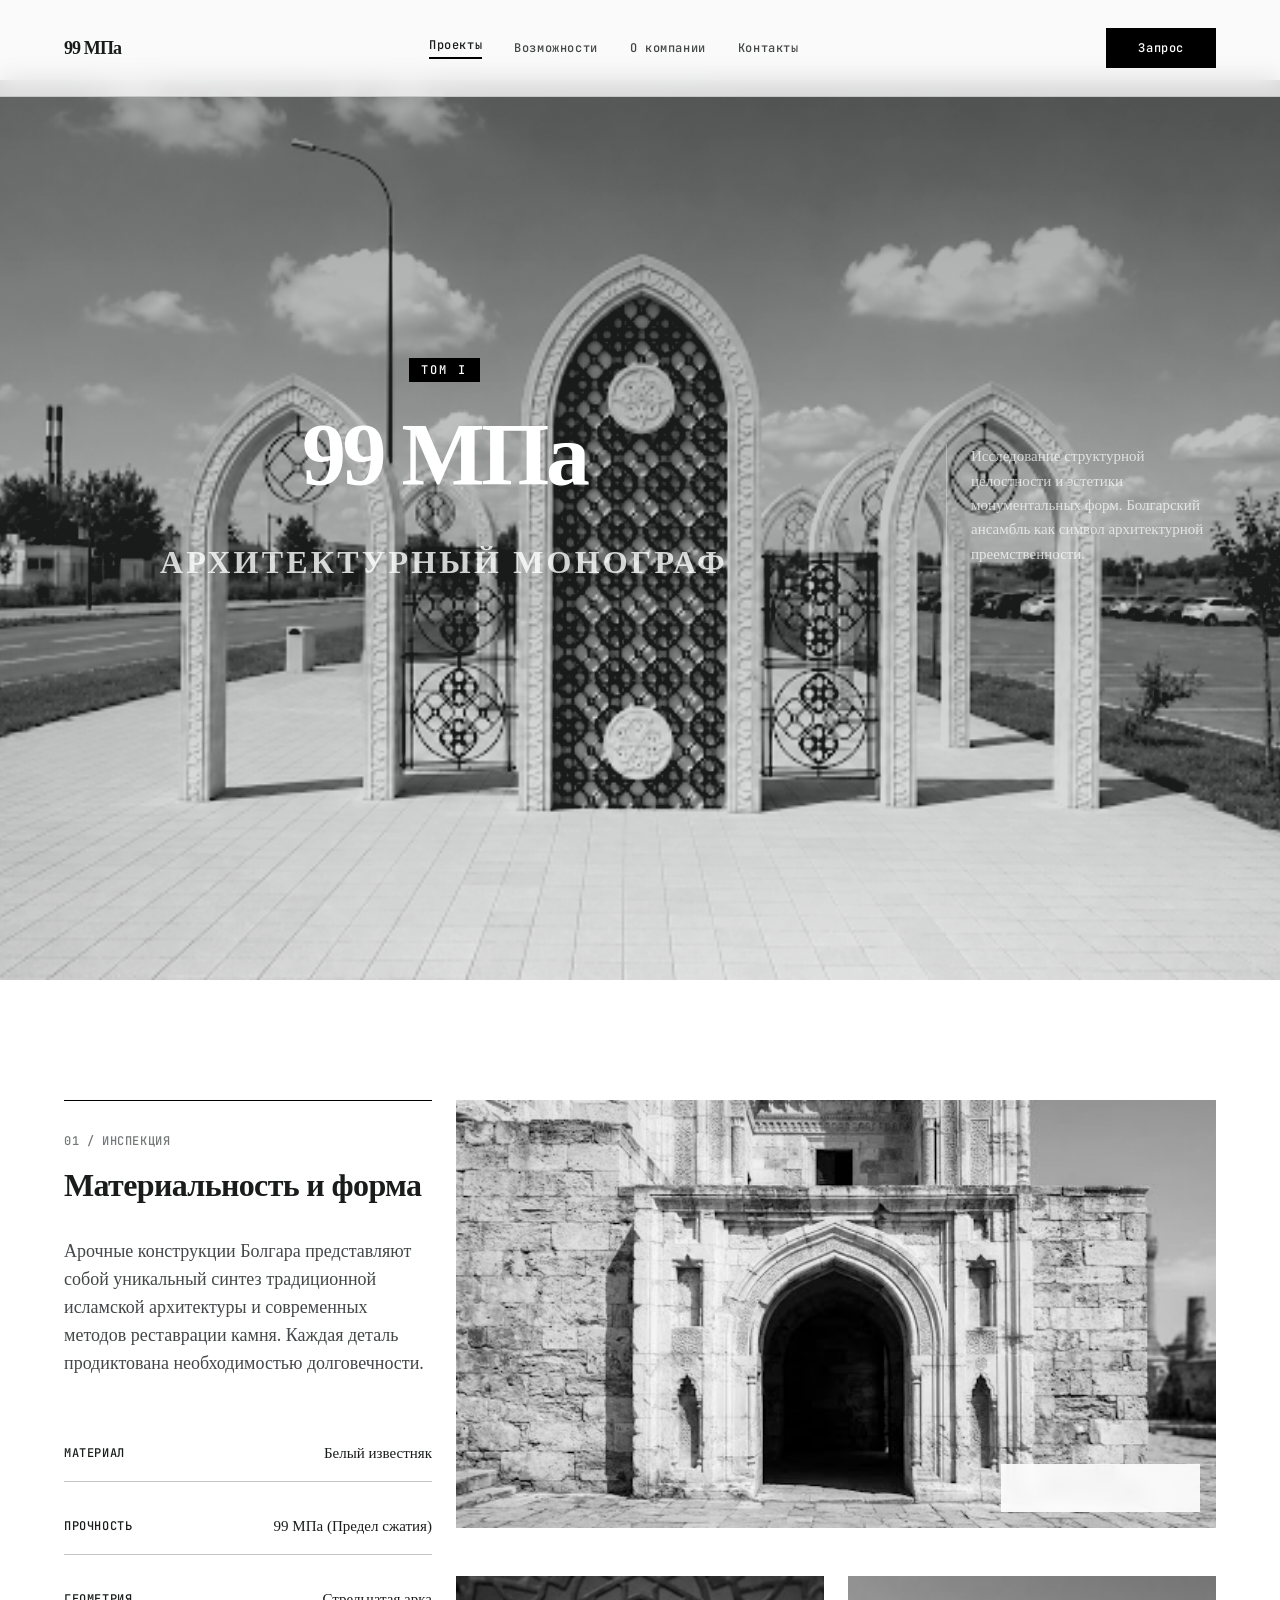
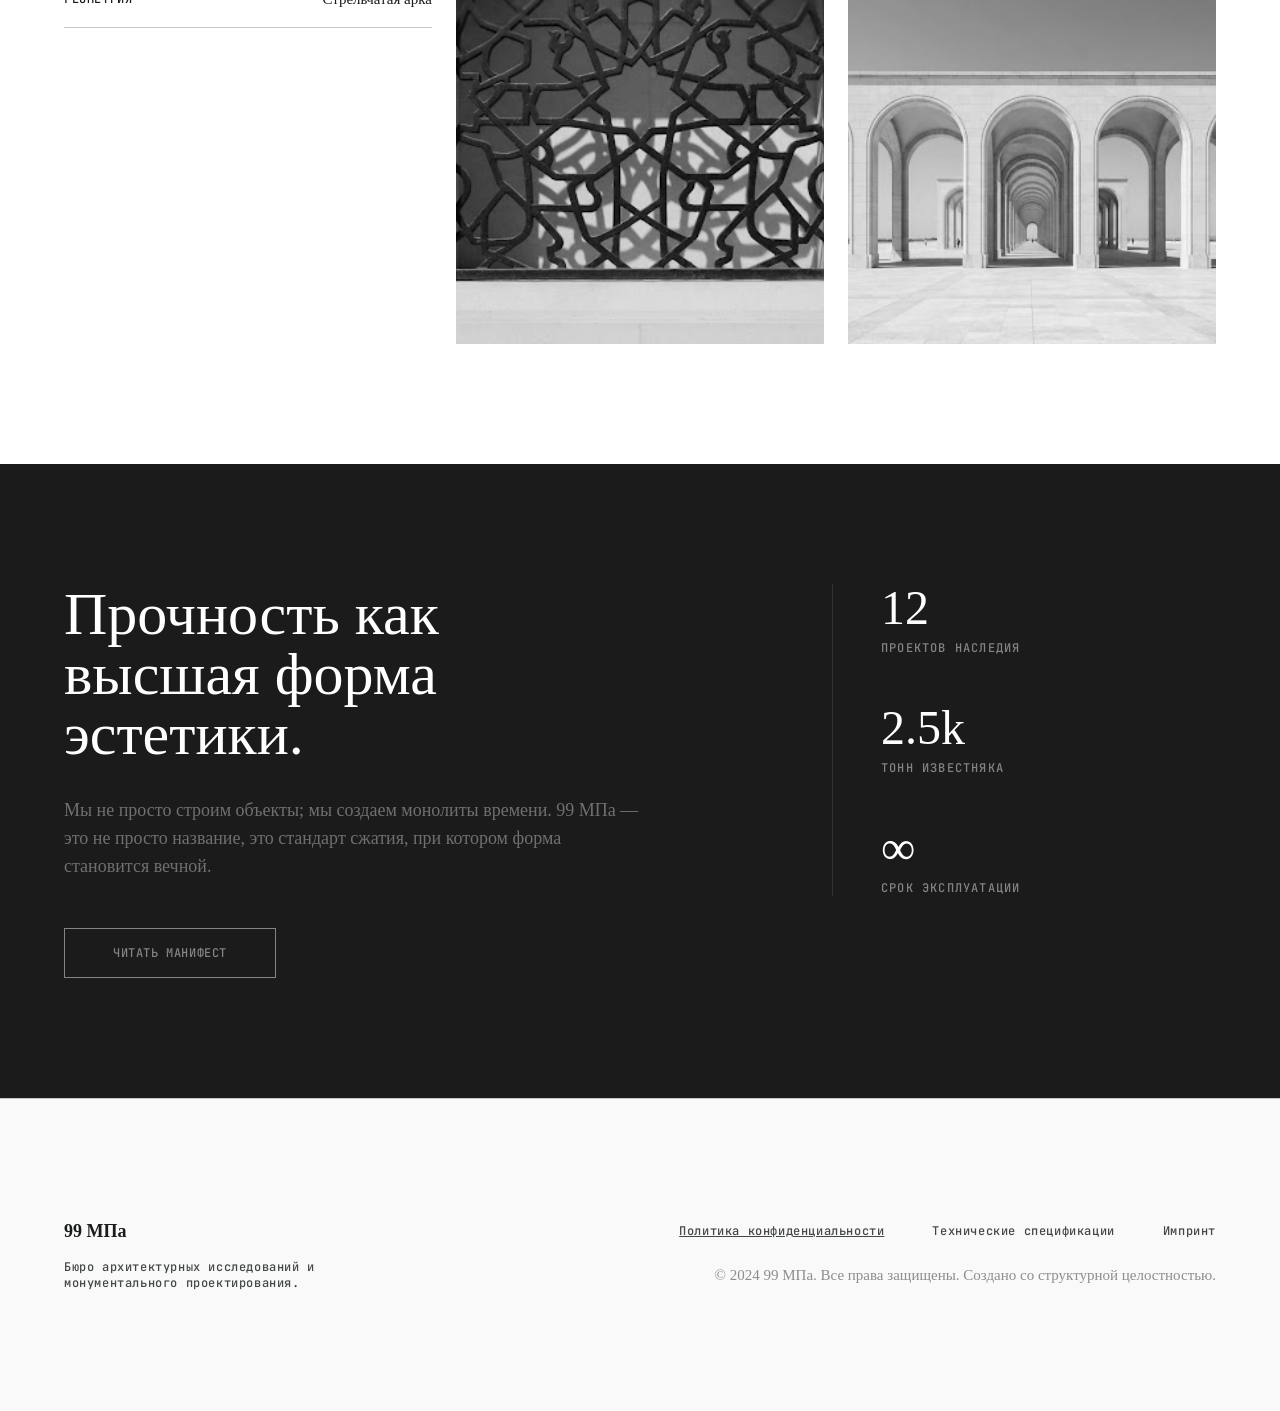
==== index.html @ 5e4906f8 "Add self-contained 99 MPa presentation site Vendored from the Stitch/Figma design into a fully auton" ====
<!DOCTYPE html><html class="light" lang="ru"><head>
<meta charset="utf-8">
<meta content="width=device-width, initial-scale=1.0" name="viewport">
<title>99 МПа | АРХИТЕКТУРНЫЙ МОНОГРАФ</title>
<style>
        .material-symbols-outlined {
            font-variation-settings: 'FILL' 0, 'wght' 400, 'GRAD' 0, 'opsz' 24;
        }
        .grid-layout {
            display: grid;
            grid-template-columns: repeat(12, 1fr);
            gap: 24px;
        }
        .reveal-up {
            animation: revealUp 1.2s cubic-bezier(0.16, 1, 0.3, 1) forwards;
        }
        @keyframes revealUp {
            from { opacity: 0; transform: translateY(40px); }
            to { opacity: 1; transform: translateY(0); }
        }
        .image-overlay {
            background: linear-gradient(to bottom, rgba(25, 28, 28, 0.4), rgba(25, 28, 28, 0.1));
        }
        body {
            background-color: #f9f9f9;
            color: #1a1c1c;
            -webkit-font-smoothing: antialiased;
        }
    </style>
<link rel="stylesheet" href="assets/css/fonts.css">
<link rel="stylesheet" href="assets/css/styles.css">
</head>
<body class="flex flex-col min-h-screen">
<!-- TopNavBar -->
<header class="fixed top-0 z-50 w-full bg-background/80 backdrop-blur-md border-b border-outline-variant transition-all duration-300">
<nav class="flex justify-between items-center w-full px-margin-page py-unit h-20 max-w-full mx-auto">
<div class="font-headline-md text-headline-md tracking-tighter text-on-background">99 МПа</div>
<div class="hidden md:flex items-center space-x-8">
<a class="font-label-mono text-label-mono text-on-background border-b-2 border-primary pb-1 hover:text-primary transition-colors duration-300" href="projects.html">Проекты</a>
<a class="font-label-mono text-label-mono text-on-surface-variant hover:text-primary transition-colors duration-300" href="capabilities.html">Возможности</a>
<a class="font-label-mono text-label-mono text-on-surface-variant hover:text-primary transition-colors duration-300" href="approach.html">О компании</a>
<a class="font-label-mono text-label-mono text-on-surface-variant hover:text-primary transition-colors duration-300" href="mailto:hameevartur@mail.ru">Контакты</a>
</div>
<button class="bg-primary text-on-primary font-label-mono text-label-mono px-8 py-3 hover:opacity-80 transition-opacity">
                Запрос
            </button>
</nav>
</header>
<main class="flex-grow pt-20">
<!-- Hero Section: Monochrome Monograph Cover -->
<section class="relative w-full h-[100vh] flex overflow-hidden items-center justify-center">
<!-- Fullscreen Image with Desaturated Filter -->
<div class="absolute inset-0 z-0 reveal-up" style="opacity: 0;">
<div class="w-full h-full grayscale contrast-125 opacity-90 transition-transform duration-[10000ms] hover:scale-110 contrast-150" style="background-image: url(&quot;assets/img/2c0f3d98281b.png&quot;); background-size: cover; background-position: center center;">
</div>
<div class="absolute inset-0 image-overlay"></div>
</div>
<!-- Content Overlay -->
<div class="relative z-10 w-full px-margin-page pb-safe-area reveal-up" style="opacity: 0;">
<div class="grid-layout max-w-full">
<div class="col-span-12 md:col-span-8 flex flex-col gap-4 reveal-up items-center text-center">
<span class="font-label-mono text-label-mono text-on-primary bg-primary px-3 py-1 mb-4 uppercase tracking-[0.2em]">Том I</span>
<h1 class="font-display-xl text-display-xl text-on-primary mix-blend-difference leading-none mb-4 scale-110 mb-8">99 МПа</h1>
<h2 class="font-headline-lg text-headline-lg text-on-primary mix-blend-difference opacity-80 uppercase tracking-widest">Архитектурный монограф</h2>
</div>
<div class="hidden md:flex col-start-10 col-span-3 items-end pb-4 reveal-up" style="animation-delay: 0.2s;">
<p class="font-body-md text-body-md text-on-primary/70 leading-relaxed border-l border-on-primary/30 pl-6">
                            Исследование структурной целостности и эстетики монументальных форм. Болгарский ансамбль как символ архитектурной преемственности.
                        </p>
</div>
</div>
</div>
</section>
<!-- Technical Specification Section (Architectural Grid) -->
<section class="w-full px-margin-page py-safe-area bg-white">
<div class="grid-layout reveal-up" style="opacity: 0;">
<div class="col-span-12 md:col-span-4 border-t border-primary pt-8">
<span class="font-label-mono text-label-mono text-outline mb-4 block">01 / ИНСПЕКЦИЯ</span>
<h3 class="font-headline-lg text-headline-lg mb-8">Материальность и форма</h3>
<p class="font-body-lg text-body-lg text-on-surface-variant mb-12">
                        Арочные конструкции Болгара представляют собой уникальный синтез традиционной исламской архитектуры и современных методов реставрации камня. Каждая деталь продиктована необходимостью долговечности.
                    </p>
<div class="space-y-4">
<div class="flex justify-between items-center py-4 border-b border-outline-variant">
<span class="font-label-mono text-label-mono uppercase">Материал</span>
<span class="font-body-md text-body-md">Белый известняк</span>
</div>
<div class="flex justify-between items-center py-4 border-b border-outline-variant">
<span class="font-label-mono text-label-mono uppercase">Прочность</span>
<span class="font-body-md text-body-md">99 МПа (Предел сжатия)</span>
</div>
<div class="flex justify-between items-center py-4 border-b border-outline-variant">
<span class="font-label-mono text-label-mono uppercase">Геометрия</span>
<span class="font-body-md text-body-md">Стрельчатая арка</span>
</div>
</div>
</div>
<div class="col-span-12 md:col-span-8 flex flex-col gap-12">
<div class="aspect-[16/9] bg-surface-container relative overflow-hidden group">
<img class="w-full h-full object-cover grayscale transition-transform duration-700 group-hover:scale-105" data-alt="A high-contrast architectural photograph of a single white stone arch from the Bulgar site. The lighting is harsh, creating deep black shadows that emphasize the intricate geometric carvings and the structural rhythm of the stone. The overall mood is cold, precise, and monumental, capturing the essence of structural minimalism in a bright daylight setting." src="assets/img/613a941719d7.jpg">
<div class="absolute bottom-4 right-4 bg-white/90 backdrop-blur p-4">
<p class="font-label-mono text-label-mono">FIG. 24 / ДЕТАЛЬ СВОДА</p>
</div>
</div>
<div class="grid grid-cols-2 gap-gutter">
<div class="aspect-square bg-surface-container overflow-hidden group">
<img class="w-full h-full object-cover grayscale brightness-90 transition-transform duration-700 group-hover:scale-110" data-alt="A close-up technical shot of architectural lattice work in black iron set against a white stone frame. The pattern is complex and geometric, following traditional ornamental motifs. The lighting is direct, casting a sharp shadow of the lattice onto the ground, highlighting the contrast between the dark metal and the light stone. The aesthetic is strictly architectural and minimalist." src="assets/img/2256cd707163.jpg">
</div>
<div class="aspect-square bg-surface-container overflow-hidden group">
<img class="w-full h-full object-cover grayscale transition-transform duration-700 group-hover:scale-110" data-alt="An expansive wide shot of multiple stone arches arranged in a rhythmic sequence across a flat, light-colored stone plaza. The sky above is a clear, cloudless blue, contrasting with the stark white of the stone structures. The composition is perfectly symmetrical, emphasizing architectural permanence and engineering precision. Light mode aesthetic with sharp outlines." src="assets/img/755a4faee2ca.jpg">
</div>
</div>
</div>
</div>
</section>
<!-- Stats / Philosophy Section -->
<section class="w-full bg-primary-container text-on-primary-container py-safe-area px-margin-page">
<div class="max-w-7xl mx-auto flex flex-col md:flex-row justify-between items-start gap-16 reveal-up" style="opacity: 0;">
<div class="w-full md:w-1/2">
<h2 class="font-display-xl text-4xl md:text-6xl mb-8 leading-tight text-white">Прочность как высшая форма эстетики.</h2>
<p class="font-body-lg text-body-lg text-on-primary-container/80 mb-12">
                        Мы не просто строим объекты; мы создаем монолиты времени. 99 МПа — это не просто название, это стандарт сжатия, при котором форма становится вечной.
                    </p>
<button class="border border-on-primary-container text-on-primary-container font-label-mono text-label-mono px-12 py-4 hover:bg-white hover:text-black transition-all duration-300">
                        ЧИТАТЬ МАНИФЕСТ
                    </button>
</div>
<div class="w-full md:w-1/3 grid grid-cols-1 gap-12 border-l border-on-primary-container/20 pl-12">
<div>
<div class="font-display-xl text-5xl mb-2 text-white">12</div>
<div class="font-label-mono text-label-mono uppercase tracking-widest">Проектов наследия</div>
</div>
<div>
<div class="font-display-xl text-5xl mb-2 text-white">2.5k</div>
<div class="font-label-mono text-label-mono uppercase tracking-widest">Тонн известняка</div>
</div>
<div>
<div class="font-display-xl text-5xl mb-2 text-white">∞</div>
<div class="font-label-mono text-label-mono uppercase tracking-widest">Срок эксплуатации</div>
</div>
</div>
</div>
</section>
</main>
<!-- Footer -->
<footer class="w-full bg-background border-t border-outline-variant">
<div class="flex flex-col md:flex-row justify-between items-center w-full px-margin-page py-safe-area mt-auto">
<div class="flex flex-col gap-4 mb-8 md:mb-0">
<div class="font-headline-md text-headline-md text-on-background">99 МПа</div>
<p class="font-label-mono text-label-mono text-on-surface-variant max-w-xs">
                    Бюро архитектурных исследований и монументального проектирования.
                </p>
</div>
<div class="flex flex-col items-center md:items-end gap-6">
<div class="flex gap-12">
<a class="font-label-mono text-label-mono text-on-surface-variant hover:text-on-background transition-colors underline decoration-1" href="#">Политика конфиденциальности</a>
<a class="font-label-mono text-label-mono text-on-surface-variant hover:text-on-background transition-colors" href="#">Технические спецификации</a>
<a class="font-label-mono text-label-mono text-on-surface-variant hover:text-on-background transition-colors" href="#">Импринт</a>
</div>
<div class="font-body-md text-body-md text-on-surface-variant opacity-60">
                    © 2024 99 МПа. Все права защищены. Создано со структурной целостностью.
                </div>
</div>
</div>
</footer>
<script>
        // Micro-interaction for the navigation background on scroll
        window.addEventListener('scroll', () => {
            const header = document.querySelector('header');
            if (window.scrollY > 50) {
                header.classList.add('py-2', 'shadow-sm');
                header.classList.remove('py-unit');
            } else {
                header.classList.remove('py-2', 'shadow-sm');
                header.classList.add('py-unit');
            }
        });

        // Simple intersection observer for reveal animations
        const observerOptions = {
            threshold: 0.1
        };

        const observer = new IntersectionObserver((entries) => {
            entries.forEach(entry => {
                if (entry.isIntersecting) {
                    entry.target.classList.add('reveal-up');
                    observer.unobserve(entry.target);
                }
            });
        }, observerOptions);

        document.querySelectorAll('section > div').forEach(el => {
            el.style.opacity = '0';
            observer.observe(el);
        });
    </script>


</body></html>
---- assets/css/fonts.css ----
/* cyrillic-ext */
@font-face {
  font-family: 'Hanken Grotesk';
  font-style: normal;
  font-weight: 400;
  font-display: swap;
  src: url(../fonts/text-765ecdcdf6.woff2) format('woff2');
  unicode-range: U+0460-052F, U+1C80-1C8A, U+20B4, U+2DE0-2DFF, U+A640-A69F, U+FE2E-FE2F;
}
/* vietnamese */
@font-face {
  font-family: 'Hanken Grotesk';
  font-style: normal;
  font-weight: 400;
  font-display: swap;
  src: url(../fonts/text-d4ca947ee6.woff2) format('woff2');
  unicode-range: U+0102-0103, U+0110-0111, U+0128-0129, U+0168-0169, U+01A0-01A1, U+01AF-01B0, U+0300-0301, U+0303-0304, U+0308-0309, U+0323, U+0329, U+1EA0-1EF9, U+20AB;
}
/* latin-ext */
@font-face {
  font-family: 'Hanken Grotesk';
  font-style: normal;
  font-weight: 400;
  font-display: swap;
  src: url(../fonts/text-325f4213af.woff2) format('woff2');
  unicode-range: U+0100-02BA, U+02BD-02C5, U+02C7-02CC, U+02CE-02D7, U+02DD-02FF, U+0304, U+0308, U+0329, U+1D00-1DBF, U+1E00-1E9F, U+1EF2-1EFF, U+2020, U+20A0-20AB, U+20AD-20C0, U+2113, U+2C60-2C7F, U+A720-A7FF;
}
/* latin */
@font-face {
  font-family: 'Hanken Grotesk';
  font-style: normal;
  font-weight: 400;
  font-display: swap;
  src: url(../fonts/text-e9265aa2bb.woff2) format('woff2');
  unicode-range: U+0000-00FF, U+0131, U+0152-0153, U+02BB-02BC, U+02C6, U+02DA, U+02DC, U+0304, U+0308, U+0329, U+2000-206F, U+20AC, U+2122, U+2191, U+2193, U+2212, U+2215, U+FEFF, U+FFFD;
}
/* cyrillic-ext */
@font-face {
  font-family: 'Hanken Grotesk';
  font-style: normal;
  font-weight: 700;
  font-display: swap;
  src: url(../fonts/text-765ecdcdf6.woff2) format('woff2');
  unicode-range: U+0460-052F, U+1C80-1C8A, U+20B4, U+2DE0-2DFF, U+A640-A69F, U+FE2E-FE2F;
}
/* vietnamese */
@font-face {
  font-family: 'Hanken Grotesk';
  font-style: normal;
  font-weight: 700;
  font-display: swap;
  src: url(../fonts/text-d4ca947ee6.woff2) format('woff2');
  unicode-range: U+0102-0103, U+0110-0111, U+0128-0129, U+0168-0169, U+01A0-01A1, U+01AF-01B0, U+0300-0301, U+0303-0304, U+0308-0309, U+0323, U+0329, U+1EA0-1EF9, U+20AB;
}
/* latin-ext */
@font-face {
  font-family: 'Hanken Grotesk';
  font-style: normal;
  font-weight: 700;
  font-display: swap;
  src: url(../fonts/text-325f4213af.woff2) format('woff2');
  unicode-range: U+0100-02BA, U+02BD-02C5, U+02C7-02CC, U+02CE-02D7, U+02DD-02FF, U+0304, U+0308, U+0329, U+1D00-1DBF, U+1E00-1E9F, U+1EF2-1EFF, U+2020, U+20A0-20AB, U+20AD-20C0, U+2113, U+2C60-2C7F, U+A720-A7FF;
}
/* latin */
@font-face {
  font-family: 'Hanken Grotesk';
  font-style: normal;
  font-weight: 700;
  font-display: swap;
  src: url(../fonts/text-e9265aa2bb.woff2) format('woff2');
  unicode-range: U+0000-00FF, U+0131, U+0152-0153, U+02BB-02BC, U+02C6, U+02DA, U+02DC, U+0304, U+0308, U+0329, U+2000-206F, U+20AC, U+2122, U+2191, U+2193, U+2212, U+2215, U+FEFF, U+FFFD;
}
/* cyrillic-ext */
@font-face {
  font-family: 'Hanken Grotesk';
  font-style: normal;
  font-weight: 800;
  font-display: swap;
  src: url(../fonts/text-765ecdcdf6.woff2) format('woff2');
  unicode-range: U+0460-052F, U+1C80-1C8A, U+20B4, U+2DE0-2DFF, U+A640-A69F, U+FE2E-FE2F;
}
/* vietnamese */
@font-face {
  font-family: 'Hanken Grotesk';
  font-style: normal;
  font-weight: 800;
  font-display: swap;
  src: url(../fonts/text-d4ca947ee6.woff2) format('woff2');
  unicode-range: U+0102-0103, U+0110-0111, U+0128-0129, U+0168-0169, U+01A0-01A1, U+01AF-01B0, U+0300-0301, U+0303-0304, U+0308-0309, U+0323, U+0329, U+1EA0-1EF9, U+20AB;
}
/* latin-ext */
@font-face {
  font-family: 'Hanken Grotesk';
  font-style: normal;
  font-weight: 800;
  font-display: swap;
  src: url(../fonts/text-325f4213af.woff2) format('woff2');
  unicode-range: U+0100-02BA, U+02BD-02C5, U+02C7-02CC, U+02CE-02D7, U+02DD-02FF, U+0304, U+0308, U+0329, U+1D00-1DBF, U+1E00-1E9F, U+1EF2-1EFF, U+2020, U+20A0-20AB, U+20AD-20C0, U+2113, U+2C60-2C7F, U+A720-A7FF;
}
/* latin */
@font-face {
  font-family: 'Hanken Grotesk';
  font-style: normal;
  font-weight: 800;
  font-display: swap;
  src: url(../fonts/text-e9265aa2bb.woff2) format('woff2');
  unicode-range: U+0000-00FF, U+0131, U+0152-0153, U+02BB-02BC, U+02C6, U+02DA, U+02DC, U+0304, U+0308, U+0329, U+2000-206F, U+20AC, U+2122, U+2191, U+2193, U+2212, U+2215, U+FEFF, U+FFFD;
}
/* cyrillic-ext */
@font-face {
  font-family: 'JetBrains Mono';
  font-style: normal;
  font-weight: 500;
  font-display: swap;
  src: url(../fonts/text-78beab2465.woff2) format('woff2');
  unicode-range: U+0460-052F, U+1C80-1C8A, U+20B4, U+2DE0-2DFF, U+A640-A69F, U+FE2E-FE2F;
}
/* cyrillic */
@font-face {
  font-family: 'JetBrains Mono';
  font-style: normal;
  font-weight: 500;
  font-display: swap;
  src: url(../fonts/text-e3f11026d4.woff2) format('woff2');
  unicode-range: U+0301, U+0400-045F, U+0490-0491, U+04B0-04B1, U+2116;
}
/* greek */
@font-face {
  font-family: 'JetBrains Mono';
  font-style: normal;
  font-weight: 500;
  font-display: swap;
  src: url(../fonts/text-35d0cef5ed.woff2) format('woff2');
  unicode-range: U+0370-0377, U+037A-037F, U+0384-038A, U+038C, U+038E-03A1, U+03A3-03FF;
}
/* vietnamese */
@font-face {
  font-family: 'JetBrains Mono';
  font-style: normal;
  font-weight: 500;
  font-display: swap;
  src: url(../fonts/text-298a5a911e.woff2) format('woff2');
  unicode-range: U+0102-0103, U+0110-0111, U+0128-0129, U+0168-0169, U+01A0-01A1, U+01AF-01B0, U+0300-0301, U+0303-0304, U+0308-0309, U+0323, U+0329, U+1EA0-1EF9, U+20AB;
}
/* latin-ext */
@font-face {
  font-family: 'JetBrains Mono';
  font-style: normal;
  font-weight: 500;
  font-display: swap;
  src: url(../fonts/text-dba686dd63.woff2) format('woff2');
  unicode-range: U+0100-02BA, U+02BD-02C5, U+02C7-02CC, U+02CE-02D7, U+02DD-02FF, U+0304, U+0308, U+0329, U+1D00-1DBF, U+1E00-1E9F, U+1EF2-1EFF, U+2020, U+20A0-20AB, U+20AD-20C0, U+2113, U+2C60-2C7F, U+A720-A7FF;
}
/* latin */
@font-face {
  font-family: 'JetBrains Mono';
  font-style: normal;
  font-weight: 500;
  font-display: swap;
  src: url(../fonts/text-1e0343870f.woff2) format('woff2');
  unicode-range: U+0000-00FF, U+0131, U+0152-0153, U+02BB-02BC, U+02C6, U+02DA, U+02DC, U+0304, U+0308, U+0329, U+2000-206F, U+20AC, U+2122, U+2191, U+2193, U+2212, U+2215, U+FEFF, U+FFFD;
}

/* fallback */
@font-face {
  font-family: 'Material Symbols Outlined';
  font-style: normal;
  font-weight: 100 700;
  font-display: swap;
  src: url(../fonts/sym-77bf56d2e7.woff2) format('woff2');
}

.material-symbols-outlined {
  font-family: 'Material Symbols Outlined';
  font-weight: normal;
  font-style: normal;
  font-size: 24px;
  line-height: 1;
  letter-spacing: normal;
  text-transform: none;
  display: inline-block;
  white-space: nowrap;
  word-wrap: normal;
  direction: ltr;
  -webkit-font-feature-settings: 'liga';
  -webkit-font-smoothing: antialiased;
}
---- assets/css/styles.css ----
*,:after,:before{--tw-border-spacing-x:0;--tw-border-spacing-y:0;--tw-translate-x:0;--tw-translate-y:0;--tw-rotate:0;--tw-skew-x:0;--tw-skew-y:0;--tw-scale-x:1;--tw-scale-y:1;--tw-pan-x: ;--tw-pan-y: ;--tw-pinch-zoom: ;--tw-scroll-snap-strictness:proximity;--tw-gradient-from-position: ;--tw-gradient-via-position: ;--tw-gradient-to-position: ;--tw-ordinal: ;--tw-slashed-zero: ;--tw-numeric-figure: ;--tw-numeric-spacing: ;--tw-numeric-fraction: ;--tw-ring-inset: ;--tw-ring-offset-width:0px;--tw-ring-offset-color:#fff;--tw-ring-color:rgba(59,130,246,.5);--tw-ring-offset-shadow:0 0 #0000;--tw-ring-shadow:0 0 #0000;--tw-shadow:0 0 #0000;--tw-shadow-colored:0 0 #0000;--tw-blur: ;--tw-brightness: ;--tw-contrast: ;--tw-grayscale: ;--tw-hue-rotate: ;--tw-invert: ;--tw-saturate: ;--tw-sepia: ;--tw-drop-shadow: ;--tw-backdrop-blur: ;--tw-backdrop-brightness: ;--tw-backdrop-contrast: ;--tw-backdrop-grayscale: ;--tw-backdrop-hue-rotate: ;--tw-backdrop-invert: ;--tw-backdrop-opacity: ;--tw-backdrop-saturate: ;--tw-backdrop-sepia: ;--tw-contain-size: ;--tw-contain-layout: ;--tw-contain-paint: ;--tw-contain-style: }::backdrop{--tw-border-spacing-x:0;--tw-border-spacing-y:0;--tw-translate-x:0;--tw-translate-y:0;--tw-rotate:0;--tw-skew-x:0;--tw-skew-y:0;--tw-scale-x:1;--tw-scale-y:1;--tw-pan-x: ;--tw-pan-y: ;--tw-pinch-zoom: ;--tw-scroll-snap-strictness:proximity;--tw-gradient-from-position: ;--tw-gradient-via-position: ;--tw-gradient-to-position: ;--tw-ordinal: ;--tw-slashed-zero: ;--tw-numeric-figure: ;--tw-numeric-spacing: ;--tw-numeric-fraction: ;--tw-ring-inset: ;--tw-ring-offset-width:0px;--tw-ring-offset-color:#fff;--tw-ring-color:rgba(59,130,246,.5);--tw-ring-offset-shadow:0 0 #0000;--tw-ring-shadow:0 0 #0000;--tw-shadow:0 0 #0000;--tw-shadow-colored:0 0 #0000;--tw-blur: ;--tw-brightness: ;--tw-contrast: ;--tw-grayscale: ;--tw-hue-rotate: ;--tw-invert: ;--tw-saturate: ;--tw-sepia: ;--tw-drop-shadow: ;--tw-backdrop-blur: ;--tw-backdrop-brightness: ;--tw-backdrop-contrast: ;--tw-backdrop-grayscale: ;--tw-backdrop-hue-rotate: ;--tw-backdrop-invert: ;--tw-backdrop-opacity: ;--tw-backdrop-saturate: ;--tw-backdrop-sepia: ;--tw-contain-size: ;--tw-contain-layout: ;--tw-contain-paint: ;--tw-contain-style: }/*! tailwindcss v3.4.19 | MIT License | https://tailwindcss.com*/*,:after,:before{box-sizing:border-box;border:0 solid #e5e7eb}:after,:before{--tw-content:""}:host,html{line-height:1.5;-webkit-text-size-adjust:100%;-moz-tab-size:4;-o-tab-size:4;tab-size:4;font-family:ui-sans-serif,system-ui,sans-serif,Apple Color Emoji,Segoe UI Emoji,Segoe UI Symbol,Noto Color Emoji;font-feature-settings:normal;font-variation-settings:normal;-webkit-tap-highlight-color:transparent}body{margin:0;line-height:inherit}hr{height:0;color:inherit;border-top-width:1px}abbr:where([title]){-webkit-text-decoration:underline dotted;text-decoration:underline dotted}h1,h2,h3,h4,h5,h6{font-size:inherit;font-weight:inherit}a{color:inherit;text-decoration:inherit}b,strong{font-weight:bolder}code,kbd,pre,samp{font-family:ui-monospace,SFMono-Regular,Menlo,Monaco,Consolas,Liberation Mono,Courier New,monospace;font-feature-settings:normal;font-variation-settings:normal;font-size:1em}small{font-size:80%}sub,sup{font-size:75%;line-height:0;position:relative;vertical-align:baseline}sub{bottom:-.25em}sup{top:-.5em}table{text-indent:0;border-color:inherit;border-collapse:collapse}button,input,optgroup,select,textarea{font-family:inherit;font-feature-settings:inherit;font-variation-settings:inherit;font-size:100%;font-weight:inherit;line-height:inherit;letter-spacing:inherit;color:inherit;margin:0;padding:0}button,select{text-transform:none}button,input:where([type=button]),input:where([type=reset]),input:where([type=submit]){-webkit-appearance:button;background-color:transparent;background-image:none}:-moz-focusring{outline:auto}:-moz-ui-invalid{box-shadow:none}progress{vertical-align:baseline}::-webkit-inner-spin-button,::-webkit-outer-spin-button{height:auto}[type=search]{-webkit-appearance:textfield;outline-offset:-2px}::-webkit-search-decoration{-webkit-appearance:none}::-webkit-file-upload-button{-webkit-appearance:button;font:inherit}summary{display:list-item}blockquote,dd,dl,figure,h1,h2,h3,h4,h5,h6,hr,p,pre{margin:0}fieldset{margin:0}fieldset,legend{padding:0}menu,ol,ul{list-style:none;margin:0;padding:0}dialog{padding:0}textarea{resize:vertical}input::-moz-placeholder,textarea::-moz-placeholder{opacity:1;color:#9ca3af}input::placeholder,textarea::placeholder{opacity:1;color:#9ca3af}[role=button],button{cursor:pointer}:disabled{cursor:default}audio,canvas,embed,iframe,img,object,svg,video{display:block;vertical-align:middle}img,video{max-width:100%;height:auto}[hidden]:where(:not([hidden=until-found])){display:none}input:where(:not([type])),input:where([type=date]),input:where([type=datetime-local]),input:where([type=email]),input:where([type=month]),input:where([type=number]),input:where([type=password]),input:where([type=search]),input:where([type=tel]),input:where([type=text]),input:where([type=time]),input:where([type=url]),input:where([type=week]),select,select:where([multiple]),textarea{-webkit-appearance:none;-moz-appearance:none;appearance:none;background-color:#fff;border-color:#6b7280;border-width:1px;border-radius:0;padding:.5rem .75rem;font-size:1rem;line-height:1.5rem;--tw-shadow:0 0 #0000}input:where(:not([type])):focus,input:where([type=date]):focus,input:where([type=datetime-local]):focus,input:where([type=email]):focus,input:where([type=month]):focus,input:where([type=number]):focus,input:where([type=password]):focus,input:where([type=search]):focus,input:where([type=tel]):focus,input:where([type=text]):focus,input:where([type=time]):focus,input:where([type=url]):focus,input:where([type=week]):focus,select:focus,select:where([multiple]):focus,textarea:focus{outline:2px solid transparent;outline-offset:2px;--tw-ring-inset:var(--tw-empty,/*!*/ /*!*/);--tw-ring-offset-width:0px;--tw-ring-offset-color:#fff;--tw-ring-color:#2563eb;--tw-ring-offset-shadow:var(--tw-ring-inset) 0 0 0 var(--tw-ring-offset-width) var(--tw-ring-offset-color);--tw-ring-shadow:var(--tw-ring-inset) 0 0 0 calc(1px + var(--tw-ring-offset-width)) var(--tw-ring-color);box-shadow:var(--tw-ring-offset-shadow),var(--tw-ring-shadow),var(--tw-shadow);border-color:#2563eb}input::-moz-placeholder,textarea::-moz-placeholder{color:#6b7280;opacity:1}input::placeholder,textarea::placeholder{color:#6b7280;opacity:1}::-webkit-datetime-edit-fields-wrapper{padding:0}::-webkit-date-and-time-value{min-height:1.5em;text-align:inherit}::-webkit-datetime-edit{display:inline-flex}::-webkit-datetime-edit,::-webkit-datetime-edit-day-field,::-webkit-datetime-edit-hour-field,::-webkit-datetime-edit-meridiem-field,::-webkit-datetime-edit-millisecond-field,::-webkit-datetime-edit-minute-field,::-webkit-datetime-edit-month-field,::-webkit-datetime-edit-second-field,::-webkit-datetime-edit-year-field{padding-top:0;padding-bottom:0}select{background-image:url("data:image/svg+xml;charset=utf-8,%3Csvg xmlns='http://www.w3.org/2000/svg' fill='none' viewBox='0 0 20 20'%3E%3Cpath stroke='%236b7280' stroke-linecap='round' stroke-linejoin='round' stroke-width='1.5' d='m6 8 4 4 4-4'/%3E%3C/svg%3E");background-position:right .5rem center;background-repeat:no-repeat;background-size:1.5em 1.5em;padding-right:2.5rem;-webkit-print-color-adjust:exact;print-color-adjust:exact}select:where([multiple]),select:where([size]:not([size="1"])){background-image:none;background-position:0 0;background-repeat:unset;background-size:initial;padding-right:.75rem;-webkit-print-color-adjust:unset;print-color-adjust:unset}input:where([type=checkbox]),input:where([type=radio]){-webkit-appearance:none;-moz-appearance:none;appearance:none;padding:0;-webkit-print-color-adjust:exact;print-color-adjust:exact;display:inline-block;vertical-align:middle;background-origin:border-box;-webkit-user-select:none;-moz-user-select:none;user-select:none;flex-shrink:0;height:1rem;width:1rem;color:#2563eb;background-color:#fff;border-color:#6b7280;border-width:1px;--tw-shadow:0 0 #0000}input:where([type=checkbox]){border-radius:0}input:where([type=radio]){border-radius:100%}input:where([type=checkbox]):focus,input:where([type=radio]):focus{outline:2px solid transparent;outline-offset:2px;--tw-ring-inset:var(--tw-empty,/*!*/ /*!*/);--tw-ring-offset-width:2px;--tw-ring-offset-color:#fff;--tw-ring-color:#2563eb;--tw-ring-offset-shadow:var(--tw-ring-inset) 0 0 0 var(--tw-ring-offset-width) var(--tw-ring-offset-color);--tw-ring-shadow:var(--tw-ring-inset) 0 0 0 calc(2px + var(--tw-ring-offset-width)) var(--tw-ring-color);box-shadow:var(--tw-ring-offset-shadow),var(--tw-ring-shadow),var(--tw-shadow)}input:where([type=checkbox]):checked,input:where([type=radio]):checked{border-color:transparent;background-color:currentColor;background-size:100% 100%;background-position:50%;background-repeat:no-repeat}input:where([type=checkbox]):checked{background-image:url("data:image/svg+xml;charset=utf-8,%3Csvg xmlns='http://www.w3.org/2000/svg' fill='%23fff' viewBox='0 0 16 16'%3E%3Cpath d='M12.207 4.793a1 1 0 0 1 0 1.414l-5 5a1 1 0 0 1-1.414 0l-2-2a1 1 0 0 1 1.414-1.414L6.5 9.086l4.293-4.293a1 1 0 0 1 1.414 0'/%3E%3C/svg%3E")}@media (forced-colors:active) {input:where([type=checkbox]):checked{-webkit-appearance:auto;-moz-appearance:auto;appearance:auto}}input:where([type=radio]):checked{background-image:url("data:image/svg+xml;charset=utf-8,%3Csvg xmlns='http://www.w3.org/2000/svg' fill='%23fff' viewBox='0 0 16 16'%3E%3Ccircle cx='8' cy='8' r='3'/%3E%3C/svg%3E")}@media (forced-colors:active) {input:where([type=radio]):checked{-webkit-appearance:auto;-moz-appearance:auto;appearance:auto}}input:where([type=checkbox]):checked:focus,input:where([type=checkbox]):checked:hover,input:where([type=radio]):checked:focus,input:where([type=radio]):checked:hover{border-color:transparent;background-color:currentColor}input:where([type=checkbox]):indeterminate{background-image:url("data:image/svg+xml;charset=utf-8,%3Csvg xmlns='http://www.w3.org/2000/svg' fill='none' viewBox='0 0 16 16'%3E%3Cpath stroke='%23fff' stroke-linecap='round' stroke-linejoin='round' stroke-width='2' d='M4 8h8'/%3E%3C/svg%3E");border-color:transparent;background-color:currentColor;background-size:100% 100%;background-position:50%;background-repeat:no-repeat}@media (forced-colors:active) {input:where([type=checkbox]):indeterminate{-webkit-appearance:auto;-moz-appearance:auto;appearance:auto}}input:where([type=checkbox]):indeterminate:focus,input:where([type=checkbox]):indeterminate:hover{border-color:transparent;background-color:currentColor}input:where([type=file]){background:unset;border-color:inherit;border-width:0;border-radius:0;padding:0;font-size:unset;line-height:inherit}input:where([type=file]):focus{outline:1px solid ButtonText;outline:1px auto -webkit-focus-ring-color}.pointer-events-none{pointer-events:none}.fixed{position:fixed}.absolute{position:absolute}.relative{position:relative}.inset-0{inset:0}.bottom-0{bottom:0}.bottom-4{bottom:1rem}.bottom-6{bottom:1.5rem}.left-0{left:0}.left-4{left:1rem}.left-6{left:1.5rem}.right-0{right:0}.right-4{right:1rem}.top-0{top:0}.top-4{top:1rem}.top-6{top:1.5rem}.z-0{z-index:0}.z-10{z-index:10}.z-50{z-index:50}.col-span-12{grid-column:span 12/span 12}.col-span-3{grid-column:span 3/span 3}.col-span-full{grid-column:1/-1}.col-start-10{grid-column-start:10}.mx-auto{margin-left:auto;margin-right:auto}.mb-1{margin-bottom:.25rem}.mb-12{margin-bottom:3rem}.mb-16{margin-bottom:4rem}.mb-2{margin-bottom:.5rem}.mb-20{margin-bottom:5rem}.mb-24{margin-bottom:6rem}.mb-32{margin-bottom:8rem}.mb-4{margin-bottom:1rem}.mb-6{margin-bottom:1.5rem}.mb-8{margin-bottom:2rem}.mb-gutter{margin-bottom:24px}.mt-4{margin-top:1rem}.mt-auto{margin-top:auto}.mt-gutter{margin-top:24px}.block{display:block}.flex{display:flex}.grid{display:grid}.hidden{display:none}.aspect-\[1\.50\]{aspect-ratio:1.5}.aspect-\[16\/9\]{aspect-ratio:16/9}.aspect-\[21\/9\]{aspect-ratio:21/9}.aspect-square{aspect-ratio:1/1}.h-1{height:.25rem}.h-16{height:4rem}.h-2{height:.5rem}.h-20{height:5rem}.h-\[100vh\]{height:100vh}.h-\[400px\]{height:400px}.h-\[750px\]{height:750px}.h-\[85vh\]{height:85vh}.h-auto{height:auto}.h-full{height:100%}.h-px{height:1px}.h-screen{height:100vh}.min-h-\[110vh\]{min-height:110vh}.min-h-\[320px\]{min-height:320px}.min-h-\[500px\]{min-height:500px}.min-h-\[90vh\]{min-height:90vh}.min-h-screen{min-height:100vh}.w-1\/3{width:33.333333%}.w-12{width:3rem}.w-24{width:6rem}.w-\[15\%\]{width:15%}.w-\[85\%\]{width:85%}.w-\[99\%\]{width:99%}.w-full{width:100%}.max-w-2xl{max-width:42rem}.max-w-4xl{max-width:56rem}.max-w-7xl{max-width:80rem}.max-w-\[1440px\]{max-width:1440px}.max-w-full{max-width:100%}.max-w-screen-2xl{max-width:1536px}.max-w-screen-xl{max-width:1280px}.max-w-xl{max-width:36rem}.max-w-xs{max-width:20rem}.flex-1{flex:1 1 0%}.shrink{flex-shrink:1}.flex-grow{flex-grow:1}.translate-y-0{--tw-translate-y:0px}.translate-y-0,.translate-y-10{transform:translate(var(--tw-translate-x),var(--tw-translate-y)) rotate(var(--tw-rotate)) skewX(var(--tw-skew-x)) skewY(var(--tw-skew-y)) scaleX(var(--tw-scale-x)) scaleY(var(--tw-scale-y))}.translate-y-10{--tw-translate-y:2.5rem}.translate-y-4{--tw-translate-y:1rem}.scale-100,.translate-y-4{transform:translate(var(--tw-translate-x),var(--tw-translate-y)) rotate(var(--tw-rotate)) skewX(var(--tw-skew-x)) skewY(var(--tw-skew-y)) scaleX(var(--tw-scale-x)) scaleY(var(--tw-scale-y))}.scale-100{--tw-scale-x:1;--tw-scale-y:1}.scale-110{--tw-scale-x:1.1;--tw-scale-y:1.1}.scale-110,.transform{transform:translate(var(--tw-translate-x),var(--tw-translate-y)) rotate(var(--tw-rotate)) skewX(var(--tw-skew-x)) skewY(var(--tw-skew-y)) scaleX(var(--tw-scale-x)) scaleY(var(--tw-scale-y))}.grid-cols-1{grid-template-columns:repeat(1,minmax(0,1fr))}.grid-cols-2{grid-template-columns:repeat(2,minmax(0,1fr))}.flex-col{flex-direction:column}.flex-wrap{flex-wrap:wrap}.items-start{align-items:flex-start}.items-end{align-items:flex-end}.items-center{align-items:center}.items-baseline{align-items:baseline}.justify-end{justify-content:flex-end}.justify-center{justify-content:center}.justify-between{justify-content:space-between}.gap-0{gap:0}.gap-10{gap:2.5rem}.gap-12{gap:3rem}.gap-16{gap:4rem}.gap-2{gap:.5rem}.gap-4{gap:1rem}.gap-6{gap:1.5rem}.gap-8{gap:2rem}.gap-gutter{gap:24px}.gap-margin-page{gap:64px}.gap-x-12{-moz-column-gap:3rem;column-gap:3rem}.gap-y-4{row-gap:1rem}.space-x-10>:not([hidden])~:not([hidden]){--tw-space-x-reverse:0;margin-right:calc(2.5rem*var(--tw-space-x-reverse));margin-left:calc(2.5rem*(1 - var(--tw-space-x-reverse)))}.space-x-4>:not([hidden])~:not([hidden]){--tw-space-x-reverse:0;margin-right:calc(1rem*var(--tw-space-x-reverse));margin-left:calc(1rem*(1 - var(--tw-space-x-reverse)))}.space-x-8>:not([hidden])~:not([hidden]){--tw-space-x-reverse:0;margin-right:calc(2rem*var(--tw-space-x-reverse));margin-left:calc(2rem*(1 - var(--tw-space-x-reverse)))}.space-x-gutter>:not([hidden])~:not([hidden]){--tw-space-x-reverse:0;margin-right:calc(24px*var(--tw-space-x-reverse));margin-left:calc(24px*(1 - var(--tw-space-x-reverse)))}.space-y-4>:not([hidden])~:not([hidden]){--tw-space-y-reverse:0;margin-top:calc(1rem*(1 - var(--tw-space-y-reverse)));margin-bottom:calc(1rem*var(--tw-space-y-reverse))}.space-y-6>:not([hidden])~:not([hidden]){--tw-space-y-reverse:0;margin-top:calc(1.5rem*(1 - var(--tw-space-y-reverse)));margin-bottom:calc(1.5rem*var(--tw-space-y-reverse))}.space-y-8>:not([hidden])~:not([hidden]){--tw-space-y-reverse:0;margin-top:calc(2rem*(1 - var(--tw-space-y-reverse)));margin-bottom:calc(2rem*var(--tw-space-y-reverse))}.space-y-gutter>:not([hidden])~:not([hidden]){--tw-space-y-reverse:0;margin-top:calc(24px*(1 - var(--tw-space-y-reverse)));margin-bottom:calc(24px*var(--tw-space-y-reverse))}.overflow-hidden{overflow:hidden}.overflow-x-hidden{overflow-x:hidden}.scroll-smooth{scroll-behavior:smooth}.border{border-width:1px}.border-y{border-top-width:1px}.border-b,.border-y{border-bottom-width:1px}.border-b-2{border-bottom-width:2px}.border-l{border-left-width:1px}.border-r{border-right-width:1px}.border-t{border-top-width:1px}.border-on-primary{--tw-border-opacity:1;border-color:rgb(255 255 255/var(--tw-border-opacity,1))}.border-on-primary-container{--tw-border-opacity:1;border-color:rgb(133 131 131/var(--tw-border-opacity,1))}.border-on-primary-container\/20{border-color:hsla(0,1%,52%,.2)}.border-on-primary\/30{border-color:hsla(0,0%,100%,.3)}.border-outline{--tw-border-opacity:1;border-color:rgb(116 120 120/var(--tw-border-opacity,1))}.border-outline-variant{--tw-border-opacity:1;border-color:rgb(196 199 199/var(--tw-border-opacity,1))}.border-outline\/30{border-color:hsla(180,2%,46%,.3)}.border-primary{--tw-border-opacity:1;border-color:rgb(0 0 0/var(--tw-border-opacity,1))}.bg-background{--tw-bg-opacity:1;background-color:rgb(249 249 249/var(--tw-bg-opacity,1))}.bg-background\/80{background-color:hsla(0,0%,98%,.8)}.bg-background\/90{background-color:hsla(0,0%,98%,.9)}.bg-black\/5{background-color:rgba(0,0,0,.05)}.bg-on-background{--tw-bg-opacity:1;background-color:rgb(26 28 28/var(--tw-bg-opacity,1))}.bg-on-primary{--tw-bg-opacity:1;background-color:rgb(255 255 255/var(--tw-bg-opacity,1))}.bg-primary{--tw-bg-opacity:1;background-color:rgb(0 0 0/var(--tw-bg-opacity,1))}.bg-primary-container{--tw-bg-opacity:1;background-color:rgb(28 27 27/var(--tw-bg-opacity,1))}.bg-surface-container{--tw-bg-opacity:1;background-color:rgb(238 238 238/var(--tw-bg-opacity,1))}.bg-surface-container-highest{--tw-bg-opacity:1;background-color:rgb(226 226 226/var(--tw-bg-opacity,1))}.bg-surface-container-low{--tw-bg-opacity:1;background-color:rgb(243 243 243/var(--tw-bg-opacity,1))}.bg-surface-container-lowest{--tw-bg-opacity:1;background-color:rgb(255 255 255/var(--tw-bg-opacity,1))}.bg-surface-variant{--tw-bg-opacity:1;background-color:rgb(226 226 226/var(--tw-bg-opacity,1))}.bg-white{--tw-bg-opacity:1;background-color:rgb(255 255 255/var(--tw-bg-opacity,1))}.bg-white\/90{background-color:hsla(0,0%,100%,.9)}.bg-gradient-to-t{background-image:linear-gradient(to top,var(--tw-gradient-stops))}.from-black\/40{--tw-gradient-from:rgba(0,0,0,.4) var(--tw-gradient-from-position);--tw-gradient-to:transparent var(--tw-gradient-to-position);--tw-gradient-stops:var(--tw-gradient-from),var(--tw-gradient-to)}.from-black\/60{--tw-gradient-from:rgba(0,0,0,.6) var(--tw-gradient-from-position);--tw-gradient-to:transparent var(--tw-gradient-to-position);--tw-gradient-stops:var(--tw-gradient-from),var(--tw-gradient-to)}.via-transparent{--tw-gradient-to:transparent var(--tw-gradient-to-position);--tw-gradient-stops:var(--tw-gradient-from),transparent var(--tw-gradient-via-position),var(--tw-gradient-to)}.to-transparent{--tw-gradient-to:transparent var(--tw-gradient-to-position)}.bg-cover{background-size:cover}.bg-center{background-position:50%}.object-cover{-o-object-fit:cover;object-fit:cover}.p-12{padding:3rem}.p-4{padding:1rem}.p-8{padding:2rem}.p-gutter{padding:24px}.p-margin-page{padding:64px}.p-unit{padding:8px}.px-10{padding-left:2.5rem;padding-right:2.5rem}.px-12{padding-left:3rem;padding-right:3rem}.px-3{padding-left:.75rem;padding-right:.75rem}.px-6{padding-left:1.5rem;padding-right:1.5rem}.px-8{padding-left:2rem;padding-right:2rem}.px-margin-page{padding-left:64px;padding-right:64px}.py-1{padding-top:.25rem;padding-bottom:.25rem}.py-12{padding-top:3rem;padding-bottom:3rem}.py-16{padding-top:4rem;padding-bottom:4rem}.py-2{padding-top:.5rem;padding-bottom:.5rem}.py-20{padding-top:5rem;padding-bottom:5rem}.py-3{padding-top:.75rem;padding-bottom:.75rem}.py-32{padding-top:8rem;padding-bottom:8rem}.py-4{padding-top:1rem;padding-bottom:1rem}.py-5{padding-top:1.25rem;padding-bottom:1.25rem}.py-8{padding-top:2rem;padding-bottom:2rem}.py-safe-area{padding-top:120px;padding-bottom:120px}.py-unit{padding-top:8px;padding-bottom:8px}.pb-1{padding-bottom:.25rem}.pb-16{padding-bottom:4rem}.pb-2{padding-bottom:.5rem}.pb-20{padding-bottom:5rem}.pb-32{padding-bottom:8rem}.pb-4{padding-bottom:1rem}.pb-safe-area{padding-bottom:120px}.pl-12{padding-left:3rem}.pl-6{padding-left:1.5rem}.pl-gutter{padding-left:24px}.pt-12{padding-top:3rem}.pt-2{padding-top:.5rem}.pt-20{padding-top:5rem}.pt-24{padding-top:6rem}.pt-4{padding-top:1rem}.pt-6{padding-top:1.5rem}.pt-8{padding-top:2rem}.pt-safe-area{padding-top:120px}.text-left{text-align:left}.text-center{text-align:center}.text-right{text-align:right}.font-body-lg,.font-body-md,.font-display-xl,.font-headline-lg,.font-headline-md{font-family:Hanken Grotesk}.font-label-mono{font-family:JetBrains Mono}.text-4xl{font-size:2.25rem;line-height:2.5rem}.text-5xl{font-size:3rem;line-height:1}.text-\[10px\]{font-size:10px}.text-\[32px\]{font-size:32px}.text-\[40px\]{font-size:40px}.text-\[48px\]{font-size:48px}.text-body-lg{font-size:18px;line-height:28px;font-weight:400}.text-body-md{font-size:15px;line-height:24px;font-weight:400}.text-display-xl{font-size:80px;line-height:88px;letter-spacing:-.04em;font-weight:800}.text-headline-lg{font-size:32px;line-height:40px;letter-spacing:-.02em;font-weight:700}.text-headline-lg-mobile{font-size:24px;line-height:32px;font-weight:700}.text-headline-md{font-size:18px;line-height:24px;font-weight:700}.text-label-mono{font-size:12px;line-height:16px;letter-spacing:.05em;font-weight:500}.font-bold{font-weight:700}.uppercase{text-transform:uppercase}.leading-none{line-height:1}.leading-relaxed{line-height:1.625}.leading-tight{line-height:1.25}.tracking-\[0\.2em\]{letter-spacing:.2em}.tracking-\[0\.3em\]{letter-spacing:.3em}.tracking-tight{letter-spacing:-.025em}.tracking-tighter{letter-spacing:-.05em}.tracking-widest{letter-spacing:.1em}.text-on-background{--tw-text-opacity:1;color:rgb(26 28 28/var(--tw-text-opacity,1))}.text-on-primary{--tw-text-opacity:1;color:rgb(255 255 255/var(--tw-text-opacity,1))}.text-on-primary-container{--tw-text-opacity:1;color:rgb(133 131 131/var(--tw-text-opacity,1))}.text-on-primary-container\/80{color:hsla(0,1%,52%,.8)}.text-on-primary\/70{color:hsla(0,0%,100%,.7)}.text-on-surface{--tw-text-opacity:1;color:rgb(26 28 28/var(--tw-text-opacity,1))}.text-on-surface-variant{--tw-text-opacity:1;color:rgb(68 71 72/var(--tw-text-opacity,1))}.text-outline{--tw-text-opacity:1;color:rgb(116 120 120/var(--tw-text-opacity,1))}.text-primary{--tw-text-opacity:1;color:rgb(0 0 0/var(--tw-text-opacity,1))}.text-secondary{--tw-text-opacity:1;color:rgb(94 94 94/var(--tw-text-opacity,1))}.text-secondary-fixed{--tw-text-opacity:1;color:rgb(227 226 226/var(--tw-text-opacity,1))}.text-surface-variant{--tw-text-opacity:1;color:rgb(226 226 226/var(--tw-text-opacity,1))}.text-white{--tw-text-opacity:1;color:rgb(255 255 255/var(--tw-text-opacity,1))}.text-white\/60{color:hsla(0,0%,100%,.6)}.text-white\/80{color:hsla(0,0%,100%,.8)}.text-white\/90{color:hsla(0,0%,100%,.9)}.underline{text-decoration-line:underline}.decoration-1{text-decoration-thickness:1px}.antialiased{-webkit-font-smoothing:antialiased;-moz-osx-font-smoothing:grayscale}.opacity-0{opacity:0}.opacity-10{opacity:.1}.opacity-100{opacity:1}.opacity-20{opacity:.2}.opacity-60{opacity:.6}.opacity-80{opacity:.8}.opacity-90{opacity:.9}.mix-blend-overlay{mix-blend-mode:overlay}.mix-blend-difference{mix-blend-mode:difference}.shadow{--tw-shadow:0 1px 3px 0 rgba(0,0,0,.1),0 1px 2px -1px rgba(0,0,0,.1);--tw-shadow-colored:0 1px 3px 0 var(--tw-shadow-color),0 1px 2px -1px var(--tw-shadow-color)}.shadow,.shadow-sm{box-shadow:var(--tw-ring-offset-shadow,0 0 #0000),var(--tw-ring-shadow,0 0 #0000),var(--tw-shadow)}.shadow-sm{--tw-shadow:0 1px 2px 0 rgba(0,0,0,.05);--tw-shadow-colored:0 1px 2px 0 var(--tw-shadow-color)}.outline{outline-style:solid}.brightness-90{--tw-brightness:brightness(.9)}.brightness-90,.contrast-125{filter:var(--tw-blur) var(--tw-brightness) var(--tw-contrast) var(--tw-grayscale) var(--tw-hue-rotate) var(--tw-invert) var(--tw-saturate) var(--tw-sepia) var(--tw-drop-shadow)}.contrast-125{--tw-contrast:contrast(1.25)}.contrast-150{--tw-contrast:contrast(1.5)}.contrast-150,.grayscale{filter:var(--tw-blur) var(--tw-brightness) var(--tw-contrast) var(--tw-grayscale) var(--tw-hue-rotate) var(--tw-invert) var(--tw-saturate) var(--tw-sepia) var(--tw-drop-shadow)}.grayscale{--tw-grayscale:grayscale(100%)}.grayscale-\[0\.2\]{--tw-grayscale:grayscale(0.2)}.filter,.grayscale-\[0\.2\]{filter:var(--tw-blur) var(--tw-brightness) var(--tw-contrast) var(--tw-grayscale) var(--tw-hue-rotate) var(--tw-invert) var(--tw-saturate) var(--tw-sepia) var(--tw-drop-shadow)}.backdrop-blur{--tw-backdrop-blur:blur(8px)}.backdrop-blur,.backdrop-blur-md{-webkit-backdrop-filter:var(--tw-backdrop-blur) var(--tw-backdrop-brightness) var(--tw-backdrop-contrast) var(--tw-backdrop-grayscale) var(--tw-backdrop-hue-rotate) var(--tw-backdrop-invert) var(--tw-backdrop-opacity) var(--tw-backdrop-saturate) var(--tw-backdrop-sepia);backdrop-filter:var(--tw-backdrop-blur) var(--tw-backdrop-brightness) var(--tw-backdrop-contrast) var(--tw-backdrop-grayscale) var(--tw-backdrop-hue-rotate) var(--tw-backdrop-invert) var(--tw-backdrop-opacity) var(--tw-backdrop-saturate) var(--tw-backdrop-sepia)}.backdrop-blur-md{--tw-backdrop-blur:blur(12px)}.transition{transition-property:color,background-color,border-color,text-decoration-color,fill,stroke,opacity,box-shadow,transform,filter,-webkit-backdrop-filter;transition-property:color,background-color,border-color,text-decoration-color,fill,stroke,opacity,box-shadow,transform,filter,backdrop-filter;transition-property:color,background-color,border-color,text-decoration-color,fill,stroke,opacity,box-shadow,transform,filter,backdrop-filter,-webkit-backdrop-filter;transition-timing-function:cubic-bezier(.4,0,.2,1);transition-duration:.15s}.transition-all{transition-property:all;transition-timing-function:cubic-bezier(.4,0,.2,1);transition-duration:.15s}.transition-colors{transition-property:color,background-color,border-color,text-decoration-color,fill,stroke;transition-timing-function:cubic-bezier(.4,0,.2,1);transition-duration:.15s}.transition-opacity{transition-property:opacity;transition-timing-function:cubic-bezier(.4,0,.2,1);transition-duration:.15s}.transition-transform{transition-property:transform;transition-timing-function:cubic-bezier(.4,0,.2,1);transition-duration:.15s}.duration-1000{transition-duration:1s}.duration-300{transition-duration:.3s}.duration-500{transition-duration:.5s}.duration-700{transition-duration:.7s}.duration-\[10000ms\]{transition-duration:10s}.duration-\[2000ms\]{transition-duration:2s}.ease-out{transition-timing-function:cubic-bezier(0,0,.2,1)}.selection\:bg-primary ::-moz-selection{--tw-bg-opacity:1;background-color:rgb(0 0 0/var(--tw-bg-opacity,1))}.selection\:bg-primary ::selection{--tw-bg-opacity:1;background-color:rgb(0 0 0/var(--tw-bg-opacity,1))}.selection\:bg-primary-fixed ::-moz-selection{--tw-bg-opacity:1;background-color:rgb(229 226 225/var(--tw-bg-opacity,1))}.selection\:bg-primary-fixed ::selection{--tw-bg-opacity:1;background-color:rgb(229 226 225/var(--tw-bg-opacity,1))}.selection\:text-on-primary-fixed ::-moz-selection{--tw-text-opacity:1;color:rgb(28 27 27/var(--tw-text-opacity,1))}.selection\:text-on-primary-fixed ::selection{--tw-text-opacity:1;color:rgb(28 27 27/var(--tw-text-opacity,1))}.selection\:text-white ::-moz-selection{--tw-text-opacity:1;color:rgb(255 255 255/var(--tw-text-opacity,1))}.selection\:text-white ::selection{--tw-text-opacity:1;color:rgb(255 255 255/var(--tw-text-opacity,1))}.selection\:bg-primary::-moz-selection{--tw-bg-opacity:1;background-color:rgb(0 0 0/var(--tw-bg-opacity,1))}.selection\:bg-primary::selection{--tw-bg-opacity:1;background-color:rgb(0 0 0/var(--tw-bg-opacity,1))}.selection\:bg-primary-fixed::-moz-selection{--tw-bg-opacity:1;background-color:rgb(229 226 225/var(--tw-bg-opacity,1))}.selection\:bg-primary-fixed::selection{--tw-bg-opacity:1;background-color:rgb(229 226 225/var(--tw-bg-opacity,1))}.selection\:text-on-primary-fixed::-moz-selection{--tw-text-opacity:1;color:rgb(28 27 27/var(--tw-text-opacity,1))}.selection\:text-on-primary-fixed::selection{--tw-text-opacity:1;color:rgb(28 27 27/var(--tw-text-opacity,1))}.selection\:text-white::-moz-selection{--tw-text-opacity:1;color:rgb(255 255 255/var(--tw-text-opacity,1))}.selection\:text-white::selection{--tw-text-opacity:1;color:rgb(255 255 255/var(--tw-text-opacity,1))}.hover\:scale-105:hover{--tw-scale-x:1.05;--tw-scale-y:1.05}.hover\:scale-105:hover,.hover\:scale-110:hover{transform:translate(var(--tw-translate-x),var(--tw-translate-y)) rotate(var(--tw-rotate)) skewX(var(--tw-skew-x)) skewY(var(--tw-skew-y)) scaleX(var(--tw-scale-x)) scaleY(var(--tw-scale-y))}.hover\:scale-110:hover{--tw-scale-x:1.1;--tw-scale-y:1.1}.hover\:bg-on-primary:hover{--tw-bg-opacity:1;background-color:rgb(255 255 255/var(--tw-bg-opacity,1))}.hover\:bg-surface-container:hover{--tw-bg-opacity:1;background-color:rgb(238 238 238/var(--tw-bg-opacity,1))}.hover\:bg-white:hover{--tw-bg-opacity:1;background-color:rgb(255 255 255/var(--tw-bg-opacity,1))}.hover\:text-black:hover{--tw-text-opacity:1;color:rgb(0 0 0/var(--tw-text-opacity,1))}.hover\:text-on-background:hover{--tw-text-opacity:1;color:rgb(26 28 28/var(--tw-text-opacity,1))}.hover\:text-primary:hover{--tw-text-opacity:1;color:rgb(0 0 0/var(--tw-text-opacity,1))}.hover\:underline:hover{text-decoration-line:underline}.hover\:opacity-80:hover{opacity:.8}.hover\:opacity-90:hover{opacity:.9}.hover\:grayscale-0:hover{--tw-grayscale:grayscale(0);filter:var(--tw-blur) var(--tw-brightness) var(--tw-contrast) var(--tw-grayscale) var(--tw-hue-rotate) var(--tw-invert) var(--tw-saturate) var(--tw-sepia) var(--tw-drop-shadow)}.active\:opacity-80:active{opacity:.8}.group:hover .group-hover\:scale-105{--tw-scale-x:1.05;--tw-scale-y:1.05}.group:hover .group-hover\:scale-105,.group:hover .group-hover\:scale-110{transform:translate(var(--tw-translate-x),var(--tw-translate-y)) rotate(var(--tw-rotate)) skewX(var(--tw-skew-x)) skewY(var(--tw-skew-y)) scaleX(var(--tw-scale-x)) scaleY(var(--tw-scale-y))}.group:hover .group-hover\:scale-110{--tw-scale-x:1.1;--tw-scale-y:1.1}.group:hover .group-hover\:opacity-100{opacity:1}@media (min-width:768px){.md\:col-span-1{grid-column:span 1/span 1}.md\:col-span-12{grid-column:span 12/span 12}.md\:col-span-3{grid-column:span 3/span 3}.md\:col-span-4{grid-column:span 4/span 4}.md\:col-span-6{grid-column:span 6/span 6}.md\:col-span-7{grid-column:span 7/span 7}.md\:col-span-8{grid-column:span 8/span 8}.md\:col-span-9{grid-column:span 9/span 9}.md\:col-start-9{grid-column-start:9}.md\:mb-0{margin-bottom:0}.md\:mt-0{margin-top:0}.md\:flex{display:flex}.md\:hidden{display:none}.md\:h-\[900px\]{height:900px}.md\:w-1\/2{width:50%}.md\:w-1\/3{width:33.333333%}.md\:grid-cols-12{grid-template-columns:repeat(12,minmax(0,1fr))}.md\:grid-cols-2{grid-template-columns:repeat(2,minmax(0,1fr))}.md\:grid-cols-3{grid-template-columns:repeat(3,minmax(0,1fr))}.md\:grid-cols-4{grid-template-columns:repeat(4,minmax(0,1fr))}.md\:flex-row{flex-direction:row}.md\:items-end{align-items:flex-end}.md\:items-center{align-items:center}.md\:text-right{text-align:right}.md\:text-6xl{font-size:3.75rem;line-height:1}.md\:text-\[120px\]{font-size:120px}.md\:text-display-xl{font-size:80px;line-height:88px;letter-spacing:-.04em;font-weight:800}}@media (min-width:1024px){.lg\:col-span-10{grid-column:span 10/span 10}.lg\:grid-cols-3{grid-template-columns:repeat(3,minmax(0,1fr))}.lg\:bg-primary-container{--tw-bg-opacity:1;background-color:rgb(28 27 27/var(--tw-bg-opacity,1))}.lg\:text-on-primary{--tw-text-opacity:1;color:rgb(255 255 255/var(--tw-text-opacity,1))}}
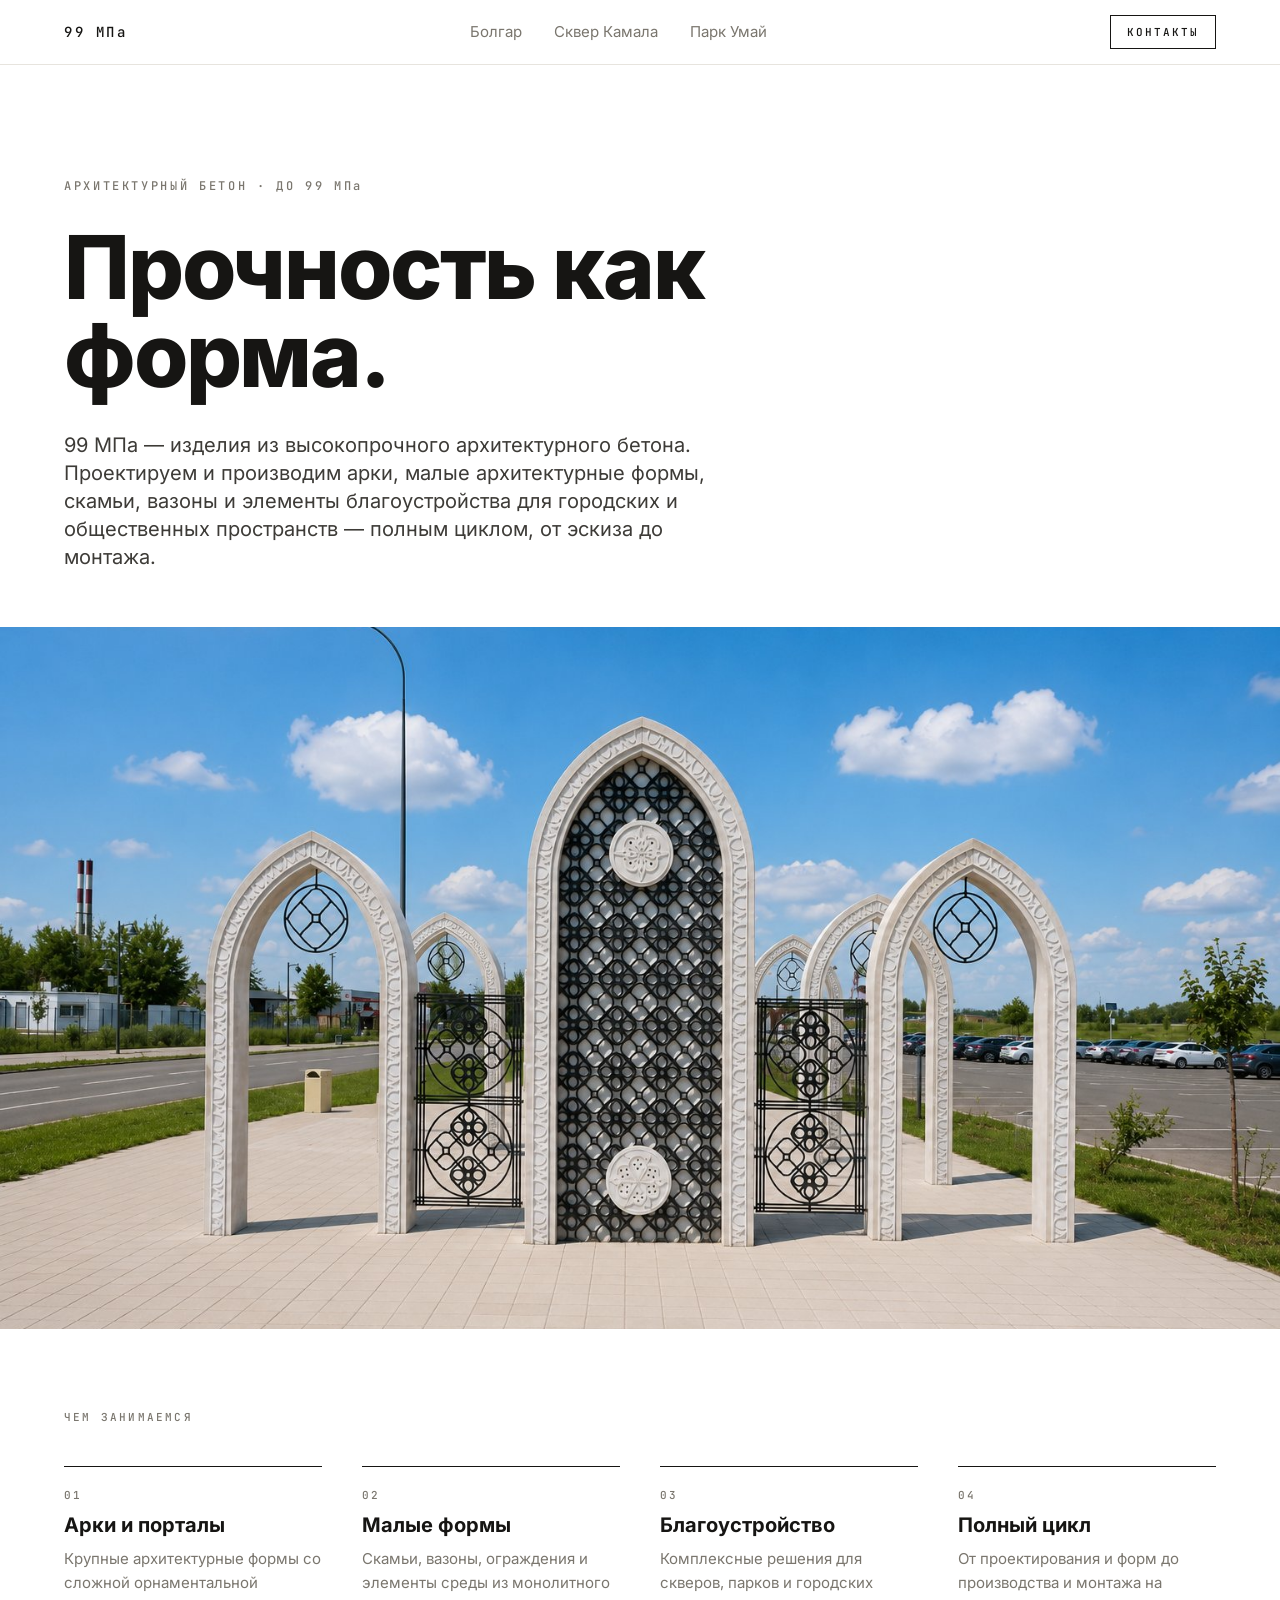
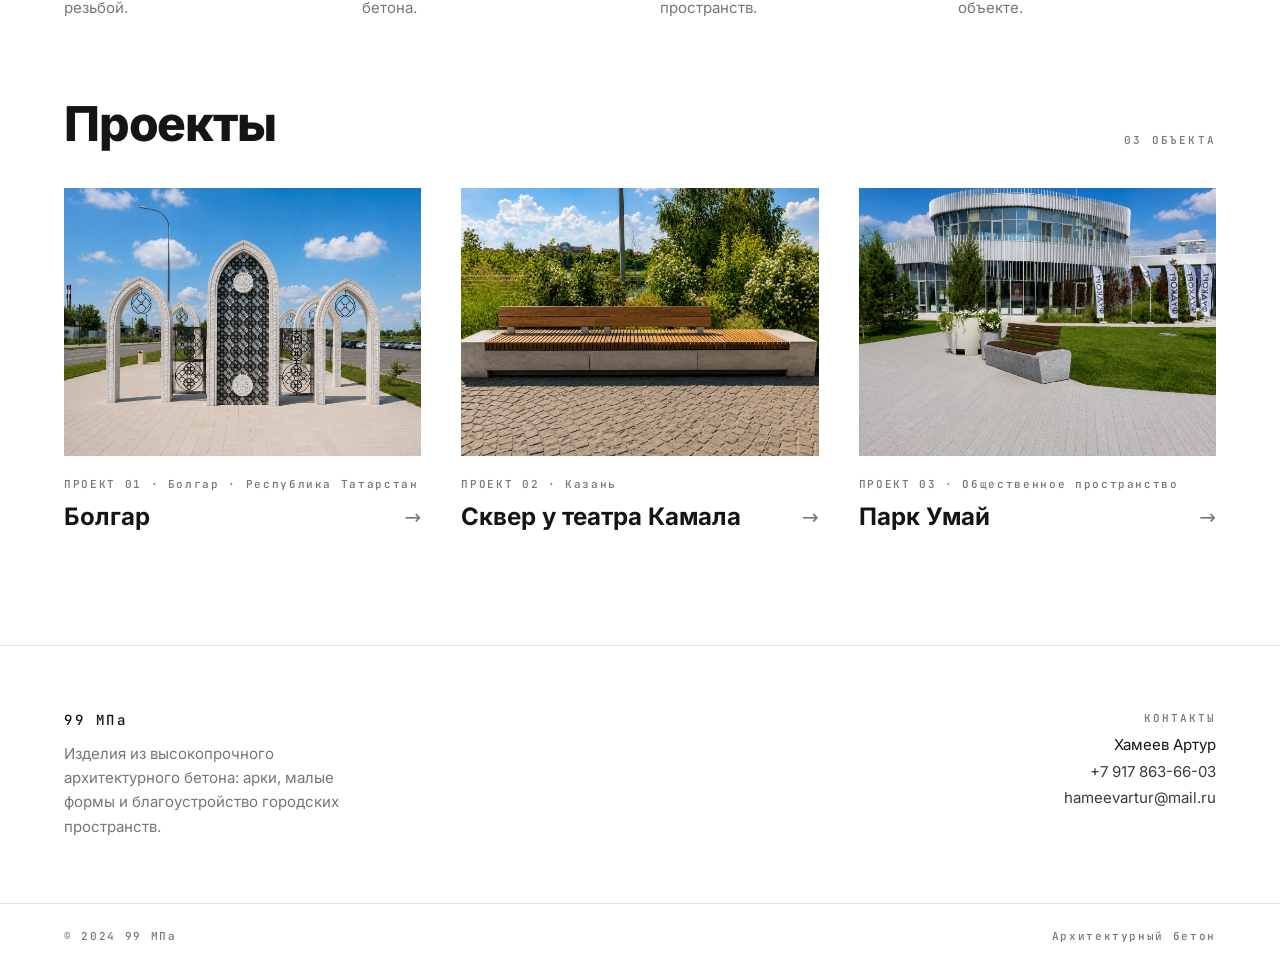
==== commit 858ad251: "Rebuild as clean 4-page case portfolio with real photos - Replace the confusing 9-page dump with ind" ====
--- a/index.html
+++ b/index.html
@@ -1,200 +1,72 @@
-<!DOCTYPE html><html class="light" lang="ru"><head>
+<!DOCTYPE html><html lang="ru"><head>
 <meta charset="utf-8">
-<meta content="width=device-width, initial-scale=1.0" name="viewport">
-<title>99 МПа | АРХИТЕКТУРНЫЙ МОНОГРАФ</title>
-<style>
-        .material-symbols-outlined {
-            font-variation-settings: 'FILL' 0, 'wght' 400, 'GRAD' 0, 'opsz' 24;
-        }
-        .grid-layout {
-            display: grid;
-            grid-template-columns: repeat(12, 1fr);
-            gap: 24px;
-        }
-        .reveal-up {
-            animation: revealUp 1.2s cubic-bezier(0.16, 1, 0.3, 1) forwards;
-        }
-        @keyframes revealUp {
-            from { opacity: 0; transform: translateY(40px); }
-            to { opacity: 1; transform: translateY(0); }
-        }
-        .image-overlay {
-            background: linear-gradient(to bottom, rgba(25, 28, 28, 0.4), rgba(25, 28, 28, 0.1));
-        }
-        body {
-            background-color: #f9f9f9;
-            color: #1a1c1c;
-            -webkit-font-smoothing: antialiased;
-        }
-    </style>
+<meta name="viewport" content="width=device-width, initial-scale=1">
+<title>99 МПа — архитектурный бетон</title>
 <link rel="stylesheet" href="assets/css/fonts.css">
 <link rel="stylesheet" href="assets/css/styles.css">
 </head>
-<body class="flex flex-col min-h-screen">
-<!-- TopNavBar -->
-<header class="fixed top-0 z-50 w-full bg-background/80 backdrop-blur-md border-b border-outline-variant transition-all duration-300">
-<nav class="flex justify-between items-center w-full px-margin-page py-unit h-20 max-w-full mx-auto">
-<div class="font-headline-md text-headline-md tracking-tighter text-on-background">99 МПа</div>
-<div class="hidden md:flex items-center space-x-8">
-<a class="font-label-mono text-label-mono text-on-background border-b-2 border-primary pb-1 hover:text-primary transition-colors duration-300" href="projects.html">Проекты</a>
-<a class="font-label-mono text-label-mono text-on-surface-variant hover:text-primary transition-colors duration-300" href="capabilities.html">Возможности</a>
-<a class="font-label-mono text-label-mono text-on-surface-variant hover:text-primary transition-colors duration-300" href="approach.html">О компании</a>
-<a class="font-label-mono text-label-mono text-on-surface-variant hover:text-primary transition-colors duration-300" href="mailto:hameevartur@mail.ru">Контакты</a>
+<body class="bg-bg font-sans text-ink antialiased">
+<header class="sticky top-0 z-40 bg-bg/90 backdrop-blur-sm border-b border-line">
+<nav class="max-w-container mx-auto px-6 h-16 flex items-center justify-between">
+<a href="index.html" class="font-mono text-sm tracking-[0.18em] text-ink">99&nbsp;МПа</a>
+<div class="hidden md:flex items-center gap-8 text-[15px]">
+<a class="text-muted hover:text-ink transition-colors" href="bolgar.html">Болгар</a>
+<a class="text-muted hover:text-ink transition-colors" href="kamal-square.html">Сквер&nbsp;Камала</a>
+<a class="text-muted hover:text-ink transition-colors" href="umai-park.html">Парк&nbsp;Умай</a>
 </div>
-<button class="bg-primary text-on-primary font-label-mono text-label-mono px-8 py-3 hover:opacity-80 transition-opacity">
-                Запрос
-            </button>
+<a href="mailto:hameevartur@mail.ru" class="font-mono text-[11px] tracking-[0.18em] border border-ink text-ink px-4 py-2 hover:bg-ink hover:text-white transition-colors">КОНТАКТЫ</a>
 </nav>
 </header>
-<main class="flex-grow pt-20">
-<!-- Hero Section: Monochrome Monograph Cover -->
-<section class="relative w-full h-[100vh] flex overflow-hidden items-center justify-center">
-<!-- Fullscreen Image with Desaturated Filter -->
-<div class="absolute inset-0 z-0 reveal-up" style="opacity: 0;">
-<div class="w-full h-full grayscale contrast-125 opacity-90 transition-transform duration-[10000ms] hover:scale-110 contrast-150" style="background-image: url(&quot;assets/img/2c0f3d98281b.png&quot;); background-size: cover; background-position: center center;">
-</div>
-<div class="absolute inset-0 image-overlay"></div>
-</div>
-<!-- Content Overlay -->
-<div class="relative z-10 w-full px-margin-page pb-safe-area reveal-up" style="opacity: 0;">
-<div class="grid-layout max-w-full">
-<div class="col-span-12 md:col-span-8 flex flex-col gap-4 reveal-up items-center text-center">
-<span class="font-label-mono text-label-mono text-on-primary bg-primary px-3 py-1 mb-4 uppercase tracking-[0.2em]">Том I</span>
-<h1 class="font-display-xl text-display-xl text-on-primary mix-blend-difference leading-none mb-4 scale-110 mb-8">99 МПа</h1>
-<h2 class="font-headline-lg text-headline-lg text-on-primary mix-blend-difference opacity-80 uppercase tracking-widest">Архитектурный монограф</h2>
-</div>
-<div class="hidden md:flex col-start-10 col-span-3 items-end pb-4 reveal-up" style="animation-delay: 0.2s;">
-<p class="font-body-md text-body-md text-on-primary/70 leading-relaxed border-l border-on-primary/30 pl-6">
-                            Исследование структурной целостности и эстетики монументальных форм. Болгарский ансамбль как символ архитектурной преемственности.
-                        </p>
-</div>
-</div>
+<main>
+<section class="max-w-container mx-auto px-6 pt-20 md:pt-28 pb-14">
+<p class="font-mono text-[12px] tracking-[0.22em] text-muted mb-7">АРХИТЕКТУРНЫЙ БЕТОН · ДО&nbsp;99&nbsp;МПа</p>
+<h1 class="text-[46px] md:text-[88px] font-extrabold tracking-tight leading-[1.0] max-w-4xl">Прочность как форма.</h1>
+<p class="mt-8 max-w-2xl text-lg md:text-xl text-ink-soft leading-relaxed">99&nbsp;МПа — изделия из высокопрочного архитектурного бетона. Проектируем и производим арки, малые архитектурные формы, скамьи, вазоны и элементы благоустройства для городских и общественных пространств — полным циклом, от эскиза до монтажа.</p>
+</section>
+<figure class="w-full bg-paper"><img class="w-full h-[54vh] md:h-[78vh] object-cover" src="assets/img/bolgar/bolgar-hero.jpg" alt="99 МПа — архитектурный бетон"></figure>
+<section class="max-w-container mx-auto px-6 py-20">
+<p class="font-mono text-[11px] tracking-[0.2em] text-muted mb-10">ЧЕМ ЗАНИМАЕМСЯ</p>
+<div class="grid gap-10 sm:grid-cols-2 lg:grid-cols-4">
+<div class="border-t border-ink pt-5"><div class="font-mono text-[11px] tracking-[0.15em] text-muted mb-2">01</div><h3 class="text-xl font-bold mb-2">Арки и порталы</h3><p class="text-muted text-[15px] leading-relaxed">Крупные архитектурные формы со сложной орнаментальной резьбой.</p></div><div class="border-t border-ink pt-5"><div class="font-mono text-[11px] tracking-[0.15em] text-muted mb-2">02</div><h3 class="text-xl font-bold mb-2">Малые формы</h3><p class="text-muted text-[15px] leading-relaxed">Скамьи, вазоны, ограждения и элементы среды из монолитного бетона.</p></div><div class="border-t border-ink pt-5"><div class="font-mono text-[11px] tracking-[0.15em] text-muted mb-2">03</div><h3 class="text-xl font-bold mb-2">Благоустройство</h3><p class="text-muted text-[15px] leading-relaxed">Комплексные решения для скверов, парков и городских пространств.</p></div><div class="border-t border-ink pt-5"><div class="font-mono text-[11px] tracking-[0.15em] text-muted mb-2">04</div><h3 class="text-xl font-bold mb-2">Полный цикл</h3><p class="text-muted text-[15px] leading-relaxed">От проектирования и форм до производства и монтажа на объекте.</p></div>
 </div>
 </section>
-<!-- Technical Specification Section (Architectural Grid) -->
-<section class="w-full px-margin-page py-safe-area bg-white">
-<div class="grid-layout reveal-up" style="opacity: 0;">
-<div class="col-span-12 md:col-span-4 border-t border-primary pt-8">
-<span class="font-label-mono text-label-mono text-outline mb-4 block">01 / ИНСПЕКЦИЯ</span>
-<h3 class="font-headline-lg text-headline-lg mb-8">Материальность и форма</h3>
-<p class="font-body-lg text-body-lg text-on-surface-variant mb-12">
-                        Арочные конструкции Болгара представляют собой уникальный синтез традиционной исламской архитектуры и современных методов реставрации камня. Каждая деталь продиктована необходимостью долговечности.
-                    </p>
-<div class="space-y-4">
-<div class="flex justify-between items-center py-4 border-b border-outline-variant">
-<span class="font-label-mono text-label-mono uppercase">Материал</span>
-<span class="font-body-md text-body-md">Белый известняк</span>
+<section class="max-w-container mx-auto px-6 pb-4">
+<div class="flex items-end justify-between mb-10">
+<h2 class="text-3xl md:text-5xl font-extrabold tracking-tight">Проекты</h2>
+<p class="font-mono text-[11px] tracking-[0.2em] text-muted hidden sm:block">03 ОБЪЕКТА</p>
 </div>
-<div class="flex justify-between items-center py-4 border-b border-outline-variant">
-<span class="font-label-mono text-label-mono uppercase">Прочность</span>
-<span class="font-body-md text-body-md">99 МПа (Предел сжатия)</span>
-</div>
-<div class="flex justify-between items-center py-4 border-b border-outline-variant">
-<span class="font-label-mono text-label-mono uppercase">Геометрия</span>
-<span class="font-body-md text-body-md">Стрельчатая арка</span>
-</div>
-</div>
-</div>
-<div class="col-span-12 md:col-span-8 flex flex-col gap-12">
-<div class="aspect-[16/9] bg-surface-container relative overflow-hidden group">
-<img class="w-full h-full object-cover grayscale transition-transform duration-700 group-hover:scale-105" data-alt="A high-contrast architectural photograph of a single white stone arch from the Bulgar site. The lighting is harsh, creating deep black shadows that emphasize the intricate geometric carvings and the structural rhythm of the stone. The overall mood is cold, precise, and monumental, capturing the essence of structural minimalism in a bright daylight setting." src="assets/img/613a941719d7.jpg">
-<div class="absolute bottom-4 right-4 bg-white/90 backdrop-blur p-4">
-<p class="font-label-mono text-label-mono">FIG. 24 / ДЕТАЛЬ СВОДА</p>
-</div>
-</div>
-<div class="grid grid-cols-2 gap-gutter">
-<div class="aspect-square bg-surface-container overflow-hidden group">
-<img class="w-full h-full object-cover grayscale brightness-90 transition-transform duration-700 group-hover:scale-110" data-alt="A close-up technical shot of architectural lattice work in black iron set against a white stone frame. The pattern is complex and geometric, following traditional ornamental motifs. The lighting is direct, casting a sharp shadow of the lattice onto the ground, highlighting the contrast between the dark metal and the light stone. The aesthetic is strictly architectural and minimalist." src="assets/img/2256cd707163.jpg">
-</div>
-<div class="aspect-square bg-surface-container overflow-hidden group">
-<img class="w-full h-full object-cover grayscale transition-transform duration-700 group-hover:scale-110" data-alt="An expansive wide shot of multiple stone arches arranged in a rhythmic sequence across a flat, light-colored stone plaza. The sky above is a clear, cloudless blue, contrasting with the stark white of the stone structures. The composition is perfectly symmetrical, emphasizing architectural permanence and engineering precision. Light mode aesthetic with sharp outlines." src="assets/img/755a4faee2ca.jpg">
-</div>
-</div>
-</div>
-</div>
-</section>
-<!-- Stats / Philosophy Section -->
-<section class="w-full bg-primary-container text-on-primary-container py-safe-area px-margin-page">
-<div class="max-w-7xl mx-auto flex flex-col md:flex-row justify-between items-start gap-16 reveal-up" style="opacity: 0;">
-<div class="w-full md:w-1/2">
-<h2 class="font-display-xl text-4xl md:text-6xl mb-8 leading-tight text-white">Прочность как высшая форма эстетики.</h2>
-<p class="font-body-lg text-body-lg text-on-primary-container/80 mb-12">
-                        Мы не просто строим объекты; мы создаем монолиты времени. 99 МПа — это не просто название, это стандарт сжатия, при котором форма становится вечной.
-                    </p>
-<button class="border border-on-primary-container text-on-primary-container font-label-mono text-label-mono px-12 py-4 hover:bg-white hover:text-black transition-all duration-300">
-                        ЧИТАТЬ МАНИФЕСТ
-                    </button>
-</div>
-<div class="w-full md:w-1/3 grid grid-cols-1 gap-12 border-l border-on-primary-container/20 pl-12">
-<div>
-<div class="font-display-xl text-5xl mb-2 text-white">12</div>
-<div class="font-label-mono text-label-mono uppercase tracking-widest">Проектов наследия</div>
-</div>
-<div>
-<div class="font-display-xl text-5xl mb-2 text-white">2.5k</div>
-<div class="font-label-mono text-label-mono uppercase tracking-widest">Тонн известняка</div>
-</div>
-<div>
-<div class="font-display-xl text-5xl mb-2 text-white">∞</div>
-<div class="font-label-mono text-label-mono uppercase tracking-widest">Срок эксплуатации</div>
-</div>
-</div>
+<div class="grid gap-10 md:grid-cols-3">
+<a href="bolgar.html" class="group block">
+<figure class="aspect-[4/3] overflow-hidden bg-paper mb-5"><img loading="lazy" class="w-full h-full object-cover transition-transform duration-700 group-hover:scale-[1.04]" src="assets/img/bolgar/bolgar-hero.jpg" alt="Болгар"></figure>
+<div class="font-mono text-[11px] tracking-[0.15em] text-muted mb-2">ПРОЕКТ 01 · Болгар · Республика Татарстан</div>
+<div class="flex items-center justify-between"><h3 class="text-2xl font-bold group-hover:opacity-60 transition-opacity">Болгар</h3><span class="text-xl text-muted group-hover:text-ink transition-colors">→</span></div>
+</a>
+<a href="kamal-square.html" class="group block">
+<figure class="aspect-[4/3] overflow-hidden bg-paper mb-5"><img loading="lazy" class="w-full h-full object-cover transition-transform duration-700 group-hover:scale-[1.04]" src="assets/img/kamal/kamal-hero.jpg" alt="Сквер у театра Камала"></figure>
+<div class="font-mono text-[11px] tracking-[0.15em] text-muted mb-2">ПРОЕКТ 02 · Казань</div>
+<div class="flex items-center justify-between"><h3 class="text-2xl font-bold group-hover:opacity-60 transition-opacity">Сквер у театра Камала</h3><span class="text-xl text-muted group-hover:text-ink transition-colors">→</span></div>
+</a>
+<a href="umai-park.html" class="group block">
+<figure class="aspect-[4/3] overflow-hidden bg-paper mb-5"><img loading="lazy" class="w-full h-full object-cover transition-transform duration-700 group-hover:scale-[1.04]" src="assets/img/umai/umai-hero.jpg" alt="Парк Умай"></figure>
+<div class="font-mono text-[11px] tracking-[0.15em] text-muted mb-2">ПРОЕКТ 03 · Общественное пространство</div>
+<div class="flex items-center justify-between"><h3 class="text-2xl font-bold group-hover:opacity-60 transition-opacity">Парк Умай</h3><span class="text-xl text-muted group-hover:text-ink transition-colors">→</span></div>
+</a>
 </div>
 </section>
 </main>
-<!-- Footer -->
-<footer class="w-full bg-background border-t border-outline-variant">
-<div class="flex flex-col md:flex-row justify-between items-center w-full px-margin-page py-safe-area mt-auto">
-<div class="flex flex-col gap-4 mb-8 md:mb-0">
-<div class="font-headline-md text-headline-md text-on-background">99 МПа</div>
-<p class="font-label-mono text-label-mono text-on-surface-variant max-w-xs">
-                    Бюро архитектурных исследований и монументального проектирования.
-                </p>
+<footer class="border-t border-line mt-24">
+<div class="max-w-container mx-auto px-6 py-16 grid gap-10 md:grid-cols-2">
+<div>
+<div class="font-mono text-sm tracking-[0.18em] text-ink mb-3">99&nbsp;МПа</div>
+<p class="text-muted max-w-xs text-[15px] leading-relaxed">Изделия из высокопрочного архитектурного бетона: арки, малые формы и благоустройство городских пространств.</p>
 </div>
-<div class="flex flex-col items-center md:items-end gap-6">
-<div class="flex gap-12">
-<a class="font-label-mono text-label-mono text-on-surface-variant hover:text-on-background transition-colors underline decoration-1" href="#">Политика конфиденциальности</a>
-<a class="font-label-mono text-label-mono text-on-surface-variant hover:text-on-background transition-colors" href="#">Технические спецификации</a>
-<a class="font-label-mono text-label-mono text-on-surface-variant hover:text-on-background transition-colors" href="#">Импринт</a>
-</div>
-<div class="font-body-md text-body-md text-on-surface-variant opacity-60">
-                    © 2024 99 МПа. Все права защищены. Создано со структурной целостностью.
-                </div>
+<div class="md:text-right space-y-1 text-[15px]">
+<div class="font-mono text-[11px] tracking-[0.18em] text-muted mb-2">КОНТАКТЫ</div>
+<div class="text-ink">Хамеев Артур</div>
+<div><a class="text-ink-soft hover:text-ink transition-colors" href="tel:+79178636603">+7 917 863-66-03</a></div>
+<div><a class="text-ink-soft hover:text-ink transition-colors" href="mailto:hameevartur@mail.ru">hameevartur@mail.ru</a></div>
 </div>
 </div>
+<div class="border-t border-line"><div class="max-w-container mx-auto px-6 py-6 font-mono text-[11px] tracking-[0.15em] text-muted flex flex-col sm:flex-row gap-2 sm:justify-between"><span>© 2024 99 МПа</span><span>Архитектурный бетон</span></div></div>
 </footer>
-<script>
-        // Micro-interaction for the navigation background on scroll
-        window.addEventListener('scroll', () => {
-            const header = document.querySelector('header');
-            if (window.scrollY > 50) {
-                header.classList.add('py-2', 'shadow-sm');
-                header.classList.remove('py-unit');
-            } else {
-                header.classList.remove('py-2', 'shadow-sm');
-                header.classList.add('py-unit');
-            }
-        });
-
-        // Simple intersection observer for reveal animations
-        const observerOptions = {
-            threshold: 0.1
-        };
-
-        const observer = new IntersectionObserver((entries) => {
-            entries.forEach(entry => {
-                if (entry.isIntersecting) {
-                    entry.target.classList.add('reveal-up');
-                    observer.unobserve(entry.target);
-                }
-            });
-        }, observerOptions);
-
-        document.querySelectorAll('section > div').forEach(el => {
-            el.style.opacity = '0';
-            observer.observe(el);
-        });
-    </script>
-
-
-</body></html>+</body></html>
--- a/assets/css/fonts.css
+++ b/assets/css/fonts.css
@@ -1,187 +1,369 @@
 /* cyrillic-ext */
 @font-face {
-  font-family: 'Hanken Grotesk';
-  font-style: normal;
-  font-weight: 400;
-  font-display: swap;
-  src: url(../fonts/text-765ecdcdf6.woff2) format('woff2');
-  unicode-range: U+0460-052F, U+1C80-1C8A, U+20B4, U+2DE0-2DFF, U+A640-A69F, U+FE2E-FE2F;
-}
-/* vietnamese */
-@font-face {
-  font-family: 'Hanken Grotesk';
-  font-style: normal;
-  font-weight: 400;
-  font-display: swap;
-  src: url(../fonts/text-d4ca947ee6.woff2) format('woff2');
-  unicode-range: U+0102-0103, U+0110-0111, U+0128-0129, U+0168-0169, U+01A0-01A1, U+01AF-01B0, U+0300-0301, U+0303-0304, U+0308-0309, U+0323, U+0329, U+1EA0-1EF9, U+20AB;
-}
-/* latin-ext */
-@font-face {
-  font-family: 'Hanken Grotesk';
-  font-style: normal;
-  font-weight: 400;
-  font-display: swap;
-  src: url(../fonts/text-325f4213af.woff2) format('woff2');
-  unicode-range: U+0100-02BA, U+02BD-02C5, U+02C7-02CC, U+02CE-02D7, U+02DD-02FF, U+0304, U+0308, U+0329, U+1D00-1DBF, U+1E00-1E9F, U+1EF2-1EFF, U+2020, U+20A0-20AB, U+20AD-20C0, U+2113, U+2C60-2C7F, U+A720-A7FF;
-}
-/* latin */
-@font-face {
-  font-family: 'Hanken Grotesk';
-  font-style: normal;
-  font-weight: 400;
-  font-display: swap;
-  src: url(../fonts/text-e9265aa2bb.woff2) format('woff2');
-  unicode-range: U+0000-00FF, U+0131, U+0152-0153, U+02BB-02BC, U+02C6, U+02DA, U+02DC, U+0304, U+0308, U+0329, U+2000-206F, U+20AC, U+2122, U+2191, U+2193, U+2212, U+2215, U+FEFF, U+FFFD;
-}
-/* cyrillic-ext */
-@font-face {
-  font-family: 'Hanken Grotesk';
-  font-style: normal;
-  font-weight: 700;
-  font-display: swap;
-  src: url(../fonts/text-765ecdcdf6.woff2) format('woff2');
-  unicode-range: U+0460-052F, U+1C80-1C8A, U+20B4, U+2DE0-2DFF, U+A640-A69F, U+FE2E-FE2F;
-}
-/* vietnamese */
-@font-face {
-  font-family: 'Hanken Grotesk';
-  font-style: normal;
-  font-weight: 700;
-  font-display: swap;
-  src: url(../fonts/text-d4ca947ee6.woff2) format('woff2');
-  unicode-range: U+0102-0103, U+0110-0111, U+0128-0129, U+0168-0169, U+01A0-01A1, U+01AF-01B0, U+0300-0301, U+0303-0304, U+0308-0309, U+0323, U+0329, U+1EA0-1EF9, U+20AB;
-}
-/* latin-ext */
-@font-face {
-  font-family: 'Hanken Grotesk';
-  font-style: normal;
-  font-weight: 700;
-  font-display: swap;
-  src: url(../fonts/text-325f4213af.woff2) format('woff2');
-  unicode-range: U+0100-02BA, U+02BD-02C5, U+02C7-02CC, U+02CE-02D7, U+02DD-02FF, U+0304, U+0308, U+0329, U+1D00-1DBF, U+1E00-1E9F, U+1EF2-1EFF, U+2020, U+20A0-20AB, U+20AD-20C0, U+2113, U+2C60-2C7F, U+A720-A7FF;
-}
-/* latin */
-@font-face {
-  font-family: 'Hanken Grotesk';
-  font-style: normal;
-  font-weight: 700;
-  font-display: swap;
-  src: url(../fonts/text-e9265aa2bb.woff2) format('woff2');
-  unicode-range: U+0000-00FF, U+0131, U+0152-0153, U+02BB-02BC, U+02C6, U+02DA, U+02DC, U+0304, U+0308, U+0329, U+2000-206F, U+20AC, U+2122, U+2191, U+2193, U+2212, U+2215, U+FEFF, U+FFFD;
-}
-/* cyrillic-ext */
-@font-face {
-  font-family: 'Hanken Grotesk';
-  font-style: normal;
-  font-weight: 800;
-  font-display: swap;
-  src: url(../fonts/text-765ecdcdf6.woff2) format('woff2');
-  unicode-range: U+0460-052F, U+1C80-1C8A, U+20B4, U+2DE0-2DFF, U+A640-A69F, U+FE2E-FE2F;
-}
-/* vietnamese */
-@font-face {
-  font-family: 'Hanken Grotesk';
-  font-style: normal;
-  font-weight: 800;
-  font-display: swap;
-  src: url(../fonts/text-d4ca947ee6.woff2) format('woff2');
-  unicode-range: U+0102-0103, U+0110-0111, U+0128-0129, U+0168-0169, U+01A0-01A1, U+01AF-01B0, U+0300-0301, U+0303-0304, U+0308-0309, U+0323, U+0329, U+1EA0-1EF9, U+20AB;
-}
-/* latin-ext */
-@font-face {
-  font-family: 'Hanken Grotesk';
-  font-style: normal;
-  font-weight: 800;
-  font-display: swap;
-  src: url(../fonts/text-325f4213af.woff2) format('woff2');
-  unicode-range: U+0100-02BA, U+02BD-02C5, U+02C7-02CC, U+02CE-02D7, U+02DD-02FF, U+0304, U+0308, U+0329, U+1D00-1DBF, U+1E00-1E9F, U+1EF2-1EFF, U+2020, U+20A0-20AB, U+20AD-20C0, U+2113, U+2C60-2C7F, U+A720-A7FF;
-}
-/* latin */
-@font-face {
-  font-family: 'Hanken Grotesk';
-  font-style: normal;
-  font-weight: 800;
-  font-display: swap;
-  src: url(../fonts/text-e9265aa2bb.woff2) format('woff2');
-  unicode-range: U+0000-00FF, U+0131, U+0152-0153, U+02BB-02BC, U+02C6, U+02DA, U+02DC, U+0304, U+0308, U+0329, U+2000-206F, U+20AC, U+2122, U+2191, U+2193, U+2212, U+2215, U+FEFF, U+FFFD;
-}
-/* cyrillic-ext */
-@font-face {
-  font-family: 'JetBrains Mono';
-  font-style: normal;
-  font-weight: 500;
-  font-display: swap;
-  src: url(../fonts/text-78beab2465.woff2) format('woff2');
-  unicode-range: U+0460-052F, U+1C80-1C8A, U+20B4, U+2DE0-2DFF, U+A640-A69F, U+FE2E-FE2F;
-}
-/* cyrillic */
-@font-face {
-  font-family: 'JetBrains Mono';
-  font-style: normal;
-  font-weight: 500;
-  font-display: swap;
-  src: url(../fonts/text-e3f11026d4.woff2) format('woff2');
-  unicode-range: U+0301, U+0400-045F, U+0490-0491, U+04B0-04B1, U+2116;
-}
-/* greek */
-@font-face {
-  font-family: 'JetBrains Mono';
-  font-style: normal;
-  font-weight: 500;
-  font-display: swap;
-  src: url(../fonts/text-35d0cef5ed.woff2) format('woff2');
-  unicode-range: U+0370-0377, U+037A-037F, U+0384-038A, U+038C, U+038E-03A1, U+03A3-03FF;
-}
-/* vietnamese */
-@font-face {
-  font-family: 'JetBrains Mono';
-  font-style: normal;
-  font-weight: 500;
-  font-display: swap;
-  src: url(../fonts/text-298a5a911e.woff2) format('woff2');
-  unicode-range: U+0102-0103, U+0110-0111, U+0128-0129, U+0168-0169, U+01A0-01A1, U+01AF-01B0, U+0300-0301, U+0303-0304, U+0308-0309, U+0323, U+0329, U+1EA0-1EF9, U+20AB;
-}
-/* latin-ext */
-@font-face {
-  font-family: 'JetBrains Mono';
-  font-style: normal;
-  font-weight: 500;
-  font-display: swap;
-  src: url(../fonts/text-dba686dd63.woff2) format('woff2');
-  unicode-range: U+0100-02BA, U+02BD-02C5, U+02C7-02CC, U+02CE-02D7, U+02DD-02FF, U+0304, U+0308, U+0329, U+1D00-1DBF, U+1E00-1E9F, U+1EF2-1EFF, U+2020, U+20A0-20AB, U+20AD-20C0, U+2113, U+2C60-2C7F, U+A720-A7FF;
-}
-/* latin */
-@font-face {
-  font-family: 'JetBrains Mono';
-  font-style: normal;
-  font-weight: 500;
-  font-display: swap;
-  src: url(../fonts/text-1e0343870f.woff2) format('woff2');
-  unicode-range: U+0000-00FF, U+0131, U+0152-0153, U+02BB-02BC, U+02C6, U+02DA, U+02DC, U+0304, U+0308, U+0329, U+2000-206F, U+20AC, U+2122, U+2191, U+2193, U+2212, U+2215, U+FEFF, U+FFFD;
-}
-
-/* fallback */
-@font-face {
-  font-family: 'Material Symbols Outlined';
-  font-style: normal;
-  font-weight: 100 700;
-  font-display: swap;
-  src: url(../fonts/sym-77bf56d2e7.woff2) format('woff2');
-}
-
-.material-symbols-outlined {
-  font-family: 'Material Symbols Outlined';
-  font-weight: normal;
-  font-style: normal;
-  font-size: 24px;
-  line-height: 1;
-  letter-spacing: normal;
-  text-transform: none;
-  display: inline-block;
-  white-space: nowrap;
-  word-wrap: normal;
-  direction: ltr;
-  -webkit-font-feature-settings: 'liga';
-  -webkit-font-smoothing: antialiased;
-}
+  font-family: 'Inter';
+  font-style: normal;
+  font-weight: 400;
+  font-display: swap;
+  src: url(../fonts/f-a375c31d43.woff2) format('woff2');
+  unicode-range: U+0460-052F, U+1C80-1C8A, U+20B4, U+2DE0-2DFF, U+A640-A69F, U+FE2E-FE2F;
+}
+/* cyrillic */
+@font-face {
+  font-family: 'Inter';
+  font-style: normal;
+  font-weight: 400;
+  font-display: swap;
+  src: url(../fonts/f-13755630d7.woff2) format('woff2');
+  unicode-range: U+0301, U+0400-045F, U+0490-0491, U+04B0-04B1, U+2116;
+}
+/* greek-ext */
+@font-face {
+  font-family: 'Inter';
+  font-style: normal;
+  font-weight: 400;
+  font-display: swap;
+  src: url(../fonts/f-da72a9f738.woff2) format('woff2');
+  unicode-range: U+1F00-1FFF;
+}
+/* greek */
+@font-face {
+  font-family: 'Inter';
+  font-style: normal;
+  font-weight: 400;
+  font-display: swap;
+  src: url(../fonts/f-3b78c6fa64.woff2) format('woff2');
+  unicode-range: U+0370-0377, U+037A-037F, U+0384-038A, U+038C, U+038E-03A1, U+03A3-03FF;
+}
+/* vietnamese */
+@font-face {
+  font-family: 'Inter';
+  font-style: normal;
+  font-weight: 400;
+  font-display: swap;
+  src: url(../fonts/f-f059b71e05.woff2) format('woff2');
+  unicode-range: U+0102-0103, U+0110-0111, U+0128-0129, U+0168-0169, U+01A0-01A1, U+01AF-01B0, U+0300-0301, U+0303-0304, U+0308-0309, U+0323, U+0329, U+1EA0-1EF9, U+20AB;
+}
+/* latin-ext */
+@font-face {
+  font-family: 'Inter';
+  font-style: normal;
+  font-weight: 400;
+  font-display: swap;
+  src: url(../fonts/f-b6db4a06c1.woff2) format('woff2');
+  unicode-range: U+0100-02BA, U+02BD-02C5, U+02C7-02CC, U+02CE-02D7, U+02DD-02FF, U+0304, U+0308, U+0329, U+1D00-1DBF, U+1E00-1E9F, U+1EF2-1EFF, U+2020, U+20A0-20AB, U+20AD-20C0, U+2113, U+2C60-2C7F, U+A720-A7FF;
+}
+/* latin */
+@font-face {
+  font-family: 'Inter';
+  font-style: normal;
+  font-weight: 400;
+  font-display: swap;
+  src: url(../fonts/f-6ab57b19c6.woff2) format('woff2');
+  unicode-range: U+0000-00FF, U+0131, U+0152-0153, U+02BB-02BC, U+02C6, U+02DA, U+02DC, U+0304, U+0308, U+0329, U+2000-206F, U+20AC, U+2122, U+2191, U+2193, U+2212, U+2215, U+FEFF, U+FFFD;
+}
+/* cyrillic-ext */
+@font-face {
+  font-family: 'Inter';
+  font-style: normal;
+  font-weight: 500;
+  font-display: swap;
+  src: url(../fonts/f-a375c31d43.woff2) format('woff2');
+  unicode-range: U+0460-052F, U+1C80-1C8A, U+20B4, U+2DE0-2DFF, U+A640-A69F, U+FE2E-FE2F;
+}
+/* cyrillic */
+@font-face {
+  font-family: 'Inter';
+  font-style: normal;
+  font-weight: 500;
+  font-display: swap;
+  src: url(../fonts/f-13755630d7.woff2) format('woff2');
+  unicode-range: U+0301, U+0400-045F, U+0490-0491, U+04B0-04B1, U+2116;
+}
+/* greek-ext */
+@font-face {
+  font-family: 'Inter';
+  font-style: normal;
+  font-weight: 500;
+  font-display: swap;
+  src: url(../fonts/f-da72a9f738.woff2) format('woff2');
+  unicode-range: U+1F00-1FFF;
+}
+/* greek */
+@font-face {
+  font-family: 'Inter';
+  font-style: normal;
+  font-weight: 500;
+  font-display: swap;
+  src: url(../fonts/f-3b78c6fa64.woff2) format('woff2');
+  unicode-range: U+0370-0377, U+037A-037F, U+0384-038A, U+038C, U+038E-03A1, U+03A3-03FF;
+}
+/* vietnamese */
+@font-face {
+  font-family: 'Inter';
+  font-style: normal;
+  font-weight: 500;
+  font-display: swap;
+  src: url(../fonts/f-f059b71e05.woff2) format('woff2');
+  unicode-range: U+0102-0103, U+0110-0111, U+0128-0129, U+0168-0169, U+01A0-01A1, U+01AF-01B0, U+0300-0301, U+0303-0304, U+0308-0309, U+0323, U+0329, U+1EA0-1EF9, U+20AB;
+}
+/* latin-ext */
+@font-face {
+  font-family: 'Inter';
+  font-style: normal;
+  font-weight: 500;
+  font-display: swap;
+  src: url(../fonts/f-b6db4a06c1.woff2) format('woff2');
+  unicode-range: U+0100-02BA, U+02BD-02C5, U+02C7-02CC, U+02CE-02D7, U+02DD-02FF, U+0304, U+0308, U+0329, U+1D00-1DBF, U+1E00-1E9F, U+1EF2-1EFF, U+2020, U+20A0-20AB, U+20AD-20C0, U+2113, U+2C60-2C7F, U+A720-A7FF;
+}
+/* latin */
+@font-face {
+  font-family: 'Inter';
+  font-style: normal;
+  font-weight: 500;
+  font-display: swap;
+  src: url(../fonts/f-6ab57b19c6.woff2) format('woff2');
+  unicode-range: U+0000-00FF, U+0131, U+0152-0153, U+02BB-02BC, U+02C6, U+02DA, U+02DC, U+0304, U+0308, U+0329, U+2000-206F, U+20AC, U+2122, U+2191, U+2193, U+2212, U+2215, U+FEFF, U+FFFD;
+}
+/* cyrillic-ext */
+@font-face {
+  font-family: 'Inter';
+  font-style: normal;
+  font-weight: 600;
+  font-display: swap;
+  src: url(../fonts/f-a375c31d43.woff2) format('woff2');
+  unicode-range: U+0460-052F, U+1C80-1C8A, U+20B4, U+2DE0-2DFF, U+A640-A69F, U+FE2E-FE2F;
+}
+/* cyrillic */
+@font-face {
+  font-family: 'Inter';
+  font-style: normal;
+  font-weight: 600;
+  font-display: swap;
+  src: url(../fonts/f-13755630d7.woff2) format('woff2');
+  unicode-range: U+0301, U+0400-045F, U+0490-0491, U+04B0-04B1, U+2116;
+}
+/* greek-ext */
+@font-face {
+  font-family: 'Inter';
+  font-style: normal;
+  font-weight: 600;
+  font-display: swap;
+  src: url(../fonts/f-da72a9f738.woff2) format('woff2');
+  unicode-range: U+1F00-1FFF;
+}
+/* greek */
+@font-face {
+  font-family: 'Inter';
+  font-style: normal;
+  font-weight: 600;
+  font-display: swap;
+  src: url(../fonts/f-3b78c6fa64.woff2) format('woff2');
+  unicode-range: U+0370-0377, U+037A-037F, U+0384-038A, U+038C, U+038E-03A1, U+03A3-03FF;
+}
+/* vietnamese */
+@font-face {
+  font-family: 'Inter';
+  font-style: normal;
+  font-weight: 600;
+  font-display: swap;
+  src: url(../fonts/f-f059b71e05.woff2) format('woff2');
+  unicode-range: U+0102-0103, U+0110-0111, U+0128-0129, U+0168-0169, U+01A0-01A1, U+01AF-01B0, U+0300-0301, U+0303-0304, U+0308-0309, U+0323, U+0329, U+1EA0-1EF9, U+20AB;
+}
+/* latin-ext */
+@font-face {
+  font-family: 'Inter';
+  font-style: normal;
+  font-weight: 600;
+  font-display: swap;
+  src: url(../fonts/f-b6db4a06c1.woff2) format('woff2');
+  unicode-range: U+0100-02BA, U+02BD-02C5, U+02C7-02CC, U+02CE-02D7, U+02DD-02FF, U+0304, U+0308, U+0329, U+1D00-1DBF, U+1E00-1E9F, U+1EF2-1EFF, U+2020, U+20A0-20AB, U+20AD-20C0, U+2113, U+2C60-2C7F, U+A720-A7FF;
+}
+/* latin */
+@font-face {
+  font-family: 'Inter';
+  font-style: normal;
+  font-weight: 600;
+  font-display: swap;
+  src: url(../fonts/f-6ab57b19c6.woff2) format('woff2');
+  unicode-range: U+0000-00FF, U+0131, U+0152-0153, U+02BB-02BC, U+02C6, U+02DA, U+02DC, U+0304, U+0308, U+0329, U+2000-206F, U+20AC, U+2122, U+2191, U+2193, U+2212, U+2215, U+FEFF, U+FFFD;
+}
+/* cyrillic-ext */
+@font-face {
+  font-family: 'Inter';
+  font-style: normal;
+  font-weight: 700;
+  font-display: swap;
+  src: url(../fonts/f-a375c31d43.woff2) format('woff2');
+  unicode-range: U+0460-052F, U+1C80-1C8A, U+20B4, U+2DE0-2DFF, U+A640-A69F, U+FE2E-FE2F;
+}
+/* cyrillic */
+@font-face {
+  font-family: 'Inter';
+  font-style: normal;
+  font-weight: 700;
+  font-display: swap;
+  src: url(../fonts/f-13755630d7.woff2) format('woff2');
+  unicode-range: U+0301, U+0400-045F, U+0490-0491, U+04B0-04B1, U+2116;
+}
+/* greek-ext */
+@font-face {
+  font-family: 'Inter';
+  font-style: normal;
+  font-weight: 700;
+  font-display: swap;
+  src: url(../fonts/f-da72a9f738.woff2) format('woff2');
+  unicode-range: U+1F00-1FFF;
+}
+/* greek */
+@font-face {
+  font-family: 'Inter';
+  font-style: normal;
+  font-weight: 700;
+  font-display: swap;
+  src: url(../fonts/f-3b78c6fa64.woff2) format('woff2');
+  unicode-range: U+0370-0377, U+037A-037F, U+0384-038A, U+038C, U+038E-03A1, U+03A3-03FF;
+}
+/* vietnamese */
+@font-face {
+  font-family: 'Inter';
+  font-style: normal;
+  font-weight: 700;
+  font-display: swap;
+  src: url(../fonts/f-f059b71e05.woff2) format('woff2');
+  unicode-range: U+0102-0103, U+0110-0111, U+0128-0129, U+0168-0169, U+01A0-01A1, U+01AF-01B0, U+0300-0301, U+0303-0304, U+0308-0309, U+0323, U+0329, U+1EA0-1EF9, U+20AB;
+}
+/* latin-ext */
+@font-face {
+  font-family: 'Inter';
+  font-style: normal;
+  font-weight: 700;
+  font-display: swap;
+  src: url(../fonts/f-b6db4a06c1.woff2) format('woff2');
+  unicode-range: U+0100-02BA, U+02BD-02C5, U+02C7-02CC, U+02CE-02D7, U+02DD-02FF, U+0304, U+0308, U+0329, U+1D00-1DBF, U+1E00-1E9F, U+1EF2-1EFF, U+2020, U+20A0-20AB, U+20AD-20C0, U+2113, U+2C60-2C7F, U+A720-A7FF;
+}
+/* latin */
+@font-face {
+  font-family: 'Inter';
+  font-style: normal;
+  font-weight: 700;
+  font-display: swap;
+  src: url(../fonts/f-6ab57b19c6.woff2) format('woff2');
+  unicode-range: U+0000-00FF, U+0131, U+0152-0153, U+02BB-02BC, U+02C6, U+02DA, U+02DC, U+0304, U+0308, U+0329, U+2000-206F, U+20AC, U+2122, U+2191, U+2193, U+2212, U+2215, U+FEFF, U+FFFD;
+}
+/* cyrillic-ext */
+@font-face {
+  font-family: 'Inter';
+  font-style: normal;
+  font-weight: 800;
+  font-display: swap;
+  src: url(../fonts/f-a375c31d43.woff2) format('woff2');
+  unicode-range: U+0460-052F, U+1C80-1C8A, U+20B4, U+2DE0-2DFF, U+A640-A69F, U+FE2E-FE2F;
+}
+/* cyrillic */
+@font-face {
+  font-family: 'Inter';
+  font-style: normal;
+  font-weight: 800;
+  font-display: swap;
+  src: url(../fonts/f-13755630d7.woff2) format('woff2');
+  unicode-range: U+0301, U+0400-045F, U+0490-0491, U+04B0-04B1, U+2116;
+}
+/* greek-ext */
+@font-face {
+  font-family: 'Inter';
+  font-style: normal;
+  font-weight: 800;
+  font-display: swap;
+  src: url(../fonts/f-da72a9f738.woff2) format('woff2');
+  unicode-range: U+1F00-1FFF;
+}
+/* greek */
+@font-face {
+  font-family: 'Inter';
+  font-style: normal;
+  font-weight: 800;
+  font-display: swap;
+  src: url(../fonts/f-3b78c6fa64.woff2) format('woff2');
+  unicode-range: U+0370-0377, U+037A-037F, U+0384-038A, U+038C, U+038E-03A1, U+03A3-03FF;
+}
+/* vietnamese */
+@font-face {
+  font-family: 'Inter';
+  font-style: normal;
+  font-weight: 800;
+  font-display: swap;
+  src: url(../fonts/f-f059b71e05.woff2) format('woff2');
+  unicode-range: U+0102-0103, U+0110-0111, U+0128-0129, U+0168-0169, U+01A0-01A1, U+01AF-01B0, U+0300-0301, U+0303-0304, U+0308-0309, U+0323, U+0329, U+1EA0-1EF9, U+20AB;
+}
+/* latin-ext */
+@font-face {
+  font-family: 'Inter';
+  font-style: normal;
+  font-weight: 800;
+  font-display: swap;
+  src: url(../fonts/f-b6db4a06c1.woff2) format('woff2');
+  unicode-range: U+0100-02BA, U+02BD-02C5, U+02C7-02CC, U+02CE-02D7, U+02DD-02FF, U+0304, U+0308, U+0329, U+1D00-1DBF, U+1E00-1E9F, U+1EF2-1EFF, U+2020, U+20A0-20AB, U+20AD-20C0, U+2113, U+2C60-2C7F, U+A720-A7FF;
+}
+/* latin */
+@font-face {
+  font-family: 'Inter';
+  font-style: normal;
+  font-weight: 800;
+  font-display: swap;
+  src: url(../fonts/f-6ab57b19c6.woff2) format('woff2');
+  unicode-range: U+0000-00FF, U+0131, U+0152-0153, U+02BB-02BC, U+02C6, U+02DA, U+02DC, U+0304, U+0308, U+0329, U+2000-206F, U+20AC, U+2122, U+2191, U+2193, U+2212, U+2215, U+FEFF, U+FFFD;
+}
+/* cyrillic-ext */
+@font-face {
+  font-family: 'JetBrains Mono';
+  font-style: normal;
+  font-weight: 500;
+  font-display: swap;
+  src: url(../fonts/f-78beab2465.woff2) format('woff2');
+  unicode-range: U+0460-052F, U+1C80-1C8A, U+20B4, U+2DE0-2DFF, U+A640-A69F, U+FE2E-FE2F;
+}
+/* cyrillic */
+@font-face {
+  font-family: 'JetBrains Mono';
+  font-style: normal;
+  font-weight: 500;
+  font-display: swap;
+  src: url(../fonts/f-e3f11026d4.woff2) format('woff2');
+  unicode-range: U+0301, U+0400-045F, U+0490-0491, U+04B0-04B1, U+2116;
+}
+/* greek */
+@font-face {
+  font-family: 'JetBrains Mono';
+  font-style: normal;
+  font-weight: 500;
+  font-display: swap;
+  src: url(../fonts/f-35d0cef5ed.woff2) format('woff2');
+  unicode-range: U+0370-0377, U+037A-037F, U+0384-038A, U+038C, U+038E-03A1, U+03A3-03FF;
+}
+/* vietnamese */
+@font-face {
+  font-family: 'JetBrains Mono';
+  font-style: normal;
+  font-weight: 500;
+  font-display: swap;
+  src: url(../fonts/f-298a5a911e.woff2) format('woff2');
+  unicode-range: U+0102-0103, U+0110-0111, U+0128-0129, U+0168-0169, U+01A0-01A1, U+01AF-01B0, U+0300-0301, U+0303-0304, U+0308-0309, U+0323, U+0329, U+1EA0-1EF9, U+20AB;
+}
+/* latin-ext */
+@font-face {
+  font-family: 'JetBrains Mono';
+  font-style: normal;
+  font-weight: 500;
+  font-display: swap;
+  src: url(../fonts/f-dba686dd63.woff2) format('woff2');
+  unicode-range: U+0100-02BA, U+02BD-02C5, U+02C7-02CC, U+02CE-02D7, U+02DD-02FF, U+0304, U+0308, U+0329, U+1D00-1DBF, U+1E00-1E9F, U+1EF2-1EFF, U+2020, U+20A0-20AB, U+20AD-20C0, U+2113, U+2C60-2C7F, U+A720-A7FF;
+}
+/* latin */
+@font-face {
+  font-family: 'JetBrains Mono';
+  font-style: normal;
+  font-weight: 500;
+  font-display: swap;
+  src: url(../fonts/f-1e0343870f.woff2) format('woff2');
+  unicode-range: U+0000-00FF, U+0131, U+0152-0153, U+02BB-02BC, U+02C6, U+02DA, U+02DC, U+0304, U+0308, U+0329, U+2000-206F, U+20AC, U+2122, U+2191, U+2193, U+2212, U+2215, U+FEFF, U+FFFD;
+}
--- a/assets/css/styles.css
+++ b/assets/css/styles.css
@@ -1 +1 @@
-*,:after,:before{--tw-border-spacing-x:0;--tw-border-spacing-y:0;--tw-translate-x:0;--tw-translate-y:0;--tw-rotate:0;--tw-skew-x:0;--tw-skew-y:0;--tw-scale-x:1;--tw-scale-y:1;--tw-pan-x: ;--tw-pan-y: ;--tw-pinch-zoom: ;--tw-scroll-snap-strictness:proximity;--tw-gradient-from-position: ;--tw-gradient-via-position: ;--tw-gradient-to-position: ;--tw-ordinal: ;--tw-slashed-zero: ;--tw-numeric-figure: ;--tw-numeric-spacing: ;--tw-numeric-fraction: ;--tw-ring-inset: ;--tw-ring-offset-width:0px;--tw-ring-offset-color:#fff;--tw-ring-color:rgba(59,130,246,.5);--tw-ring-offset-shadow:0 0 #0000;--tw-ring-shadow:0 0 #0000;--tw-shadow:0 0 #0000;--tw-shadow-colored:0 0 #0000;--tw-blur: ;--tw-brightness: ;--tw-contrast: ;--tw-grayscale: ;--tw-hue-rotate: ;--tw-invert: ;--tw-saturate: ;--tw-sepia: ;--tw-drop-shadow: ;--tw-backdrop-blur: ;--tw-backdrop-brightness: ;--tw-backdrop-contrast: ;--tw-backdrop-grayscale: ;--tw-backdrop-hue-rotate: ;--tw-backdrop-invert: ;--tw-backdrop-opacity: ;--tw-backdrop-saturate: ;--tw-backdrop-sepia: ;--tw-contain-size: ;--tw-contain-layout: ;--tw-contain-paint: ;--tw-contain-style: }::backdrop{--tw-border-spacing-x:0;--tw-border-spacing-y:0;--tw-translate-x:0;--tw-translate-y:0;--tw-rotate:0;--tw-skew-x:0;--tw-skew-y:0;--tw-scale-x:1;--tw-scale-y:1;--tw-pan-x: ;--tw-pan-y: ;--tw-pinch-zoom: ;--tw-scroll-snap-strictness:proximity;--tw-gradient-from-position: ;--tw-gradient-via-position: ;--tw-gradient-to-position: ;--tw-ordinal: ;--tw-slashed-zero: ;--tw-numeric-figure: ;--tw-numeric-spacing: ;--tw-numeric-fraction: ;--tw-ring-inset: ;--tw-ring-offset-width:0px;--tw-ring-offset-color:#fff;--tw-ring-color:rgba(59,130,246,.5);--tw-ring-offset-shadow:0 0 #0000;--tw-ring-shadow:0 0 #0000;--tw-shadow:0 0 #0000;--tw-shadow-colored:0 0 #0000;--tw-blur: ;--tw-brightness: ;--tw-contrast: ;--tw-grayscale: ;--tw-hue-rotate: ;--tw-invert: ;--tw-saturate: ;--tw-sepia: ;--tw-drop-shadow: ;--tw-backdrop-blur: ;--tw-backdrop-brightness: ;--tw-backdrop-contrast: ;--tw-backdrop-grayscale: ;--tw-backdrop-hue-rotate: ;--tw-backdrop-invert: ;--tw-backdrop-opacity: ;--tw-backdrop-saturate: ;--tw-backdrop-sepia: ;--tw-contain-size: ;--tw-contain-layout: ;--tw-contain-paint: ;--tw-contain-style: }/*! tailwindcss v3.4.19 | MIT License | https://tailwindcss.com*/*,:after,:before{box-sizing:border-box;border:0 solid #e5e7eb}:after,:before{--tw-content:""}:host,html{line-height:1.5;-webkit-text-size-adjust:100%;-moz-tab-size:4;-o-tab-size:4;tab-size:4;font-family:ui-sans-serif,system-ui,sans-serif,Apple Color Emoji,Segoe UI Emoji,Segoe UI Symbol,Noto Color Emoji;font-feature-settings:normal;font-variation-settings:normal;-webkit-tap-highlight-color:transparent}body{margin:0;line-height:inherit}hr{height:0;color:inherit;border-top-width:1px}abbr:where([title]){-webkit-text-decoration:underline dotted;text-decoration:underline dotted}h1,h2,h3,h4,h5,h6{font-size:inherit;font-weight:inherit}a{color:inherit;text-decoration:inherit}b,strong{font-weight:bolder}code,kbd,pre,samp{font-family:ui-monospace,SFMono-Regular,Menlo,Monaco,Consolas,Liberation Mono,Courier New,monospace;font-feature-settings:normal;font-variation-settings:normal;font-size:1em}small{font-size:80%}sub,sup{font-size:75%;line-height:0;position:relative;vertical-align:baseline}sub{bottom:-.25em}sup{top:-.5em}table{text-indent:0;border-color:inherit;border-collapse:collapse}button,input,optgroup,select,textarea{font-family:inherit;font-feature-settings:inherit;font-variation-settings:inherit;font-size:100%;font-weight:inherit;line-height:inherit;letter-spacing:inherit;color:inherit;margin:0;padding:0}button,select{text-transform:none}button,input:where([type=button]),input:where([type=reset]),input:where([type=submit]){-webkit-appearance:button;background-color:transparent;background-image:none}:-moz-focusring{outline:auto}:-moz-ui-invalid{box-shadow:none}progress{vertical-align:baseline}::-webkit-inner-spin-button,::-webkit-outer-spin-button{height:auto}[type=search]{-webkit-appearance:textfield;outline-offset:-2px}::-webkit-search-decoration{-webkit-appearance:none}::-webkit-file-upload-button{-webkit-appearance:button;font:inherit}summary{display:list-item}blockquote,dd,dl,figure,h1,h2,h3,h4,h5,h6,hr,p,pre{margin:0}fieldset{margin:0}fieldset,legend{padding:0}menu,ol,ul{list-style:none;margin:0;padding:0}dialog{padding:0}textarea{resize:vertical}input::-moz-placeholder,textarea::-moz-placeholder{opacity:1;color:#9ca3af}input::placeholder,textarea::placeholder{opacity:1;color:#9ca3af}[role=button],button{cursor:pointer}:disabled{cursor:default}audio,canvas,embed,iframe,img,object,svg,video{display:block;vertical-align:middle}img,video{max-width:100%;height:auto}[hidden]:where(:not([hidden=until-found])){display:none}input:where(:not([type])),input:where([type=date]),input:where([type=datetime-local]),input:where([type=email]),input:where([type=month]),input:where([type=number]),input:where([type=password]),input:where([type=search]),input:where([type=tel]),input:where([type=text]),input:where([type=time]),input:where([type=url]),input:where([type=week]),select,select:where([multiple]),textarea{-webkit-appearance:none;-moz-appearance:none;appearance:none;background-color:#fff;border-color:#6b7280;border-width:1px;border-radius:0;padding:.5rem .75rem;font-size:1rem;line-height:1.5rem;--tw-shadow:0 0 #0000}input:where(:not([type])):focus,input:where([type=date]):focus,input:where([type=datetime-local]):focus,input:where([type=email]):focus,input:where([type=month]):focus,input:where([type=number]):focus,input:where([type=password]):focus,input:where([type=search]):focus,input:where([type=tel]):focus,input:where([type=text]):focus,input:where([type=time]):focus,input:where([type=url]):focus,input:where([type=week]):focus,select:focus,select:where([multiple]):focus,textarea:focus{outline:2px solid transparent;outline-offset:2px;--tw-ring-inset:var(--tw-empty,/*!*/ /*!*/);--tw-ring-offset-width:0px;--tw-ring-offset-color:#fff;--tw-ring-color:#2563eb;--tw-ring-offset-shadow:var(--tw-ring-inset) 0 0 0 var(--tw-ring-offset-width) var(--tw-ring-offset-color);--tw-ring-shadow:var(--tw-ring-inset) 0 0 0 calc(1px + var(--tw-ring-offset-width)) var(--tw-ring-color);box-shadow:var(--tw-ring-offset-shadow),var(--tw-ring-shadow),var(--tw-shadow);border-color:#2563eb}input::-moz-placeholder,textarea::-moz-placeholder{color:#6b7280;opacity:1}input::placeholder,textarea::placeholder{color:#6b7280;opacity:1}::-webkit-datetime-edit-fields-wrapper{padding:0}::-webkit-date-and-time-value{min-height:1.5em;text-align:inherit}::-webkit-datetime-edit{display:inline-flex}::-webkit-datetime-edit,::-webkit-datetime-edit-day-field,::-webkit-datetime-edit-hour-field,::-webkit-datetime-edit-meridiem-field,::-webkit-datetime-edit-millisecond-field,::-webkit-datetime-edit-minute-field,::-webkit-datetime-edit-month-field,::-webkit-datetime-edit-second-field,::-webkit-datetime-edit-year-field{padding-top:0;padding-bottom:0}select{background-image:url("data:image/svg+xml;charset=utf-8,%3Csvg xmlns='http://www.w3.org/2000/svg' fill='none' viewBox='0 0 20 20'%3E%3Cpath stroke='%236b7280' stroke-linecap='round' stroke-linejoin='round' stroke-width='1.5' d='m6 8 4 4 4-4'/%3E%3C/svg%3E");background-position:right .5rem center;background-repeat:no-repeat;background-size:1.5em 1.5em;padding-right:2.5rem;-webkit-print-color-adjust:exact;print-color-adjust:exact}select:where([multiple]),select:where([size]:not([size="1"])){background-image:none;background-position:0 0;background-repeat:unset;background-size:initial;padding-right:.75rem;-webkit-print-color-adjust:unset;print-color-adjust:unset}input:where([type=checkbox]),input:where([type=radio]){-webkit-appearance:none;-moz-appearance:none;appearance:none;padding:0;-webkit-print-color-adjust:exact;print-color-adjust:exact;display:inline-block;vertical-align:middle;background-origin:border-box;-webkit-user-select:none;-moz-user-select:none;user-select:none;flex-shrink:0;height:1rem;width:1rem;color:#2563eb;background-color:#fff;border-color:#6b7280;border-width:1px;--tw-shadow:0 0 #0000}input:where([type=checkbox]){border-radius:0}input:where([type=radio]){border-radius:100%}input:where([type=checkbox]):focus,input:where([type=radio]):focus{outline:2px solid transparent;outline-offset:2px;--tw-ring-inset:var(--tw-empty,/*!*/ /*!*/);--tw-ring-offset-width:2px;--tw-ring-offset-color:#fff;--tw-ring-color:#2563eb;--tw-ring-offset-shadow:var(--tw-ring-inset) 0 0 0 var(--tw-ring-offset-width) var(--tw-ring-offset-color);--tw-ring-shadow:var(--tw-ring-inset) 0 0 0 calc(2px + var(--tw-ring-offset-width)) var(--tw-ring-color);box-shadow:var(--tw-ring-offset-shadow),var(--tw-ring-shadow),var(--tw-shadow)}input:where([type=checkbox]):checked,input:where([type=radio]):checked{border-color:transparent;background-color:currentColor;background-size:100% 100%;background-position:50%;background-repeat:no-repeat}input:where([type=checkbox]):checked{background-image:url("data:image/svg+xml;charset=utf-8,%3Csvg xmlns='http://www.w3.org/2000/svg' fill='%23fff' viewBox='0 0 16 16'%3E%3Cpath d='M12.207 4.793a1 1 0 0 1 0 1.414l-5 5a1 1 0 0 1-1.414 0l-2-2a1 1 0 0 1 1.414-1.414L6.5 9.086l4.293-4.293a1 1 0 0 1 1.414 0'/%3E%3C/svg%3E")}@media (forced-colors:active) {input:where([type=checkbox]):checked{-webkit-appearance:auto;-moz-appearance:auto;appearance:auto}}input:where([type=radio]):checked{background-image:url("data:image/svg+xml;charset=utf-8,%3Csvg xmlns='http://www.w3.org/2000/svg' fill='%23fff' viewBox='0 0 16 16'%3E%3Ccircle cx='8' cy='8' r='3'/%3E%3C/svg%3E")}@media (forced-colors:active) {input:where([type=radio]):checked{-webkit-appearance:auto;-moz-appearance:auto;appearance:auto}}input:where([type=checkbox]):checked:focus,input:where([type=checkbox]):checked:hover,input:where([type=radio]):checked:focus,input:where([type=radio]):checked:hover{border-color:transparent;background-color:currentColor}input:where([type=checkbox]):indeterminate{background-image:url("data:image/svg+xml;charset=utf-8,%3Csvg xmlns='http://www.w3.org/2000/svg' fill='none' viewBox='0 0 16 16'%3E%3Cpath stroke='%23fff' stroke-linecap='round' stroke-linejoin='round' stroke-width='2' d='M4 8h8'/%3E%3C/svg%3E");border-color:transparent;background-color:currentColor;background-size:100% 100%;background-position:50%;background-repeat:no-repeat}@media (forced-colors:active) {input:where([type=checkbox]):indeterminate{-webkit-appearance:auto;-moz-appearance:auto;appearance:auto}}input:where([type=checkbox]):indeterminate:focus,input:where([type=checkbox]):indeterminate:hover{border-color:transparent;background-color:currentColor}input:where([type=file]){background:unset;border-color:inherit;border-width:0;border-radius:0;padding:0;font-size:unset;line-height:inherit}input:where([type=file]):focus{outline:1px solid ButtonText;outline:1px auto -webkit-focus-ring-color}.pointer-events-none{pointer-events:none}.fixed{position:fixed}.absolute{position:absolute}.relative{position:relative}.inset-0{inset:0}.bottom-0{bottom:0}.bottom-4{bottom:1rem}.bottom-6{bottom:1.5rem}.left-0{left:0}.left-4{left:1rem}.left-6{left:1.5rem}.right-0{right:0}.right-4{right:1rem}.top-0{top:0}.top-4{top:1rem}.top-6{top:1.5rem}.z-0{z-index:0}.z-10{z-index:10}.z-50{z-index:50}.col-span-12{grid-column:span 12/span 12}.col-span-3{grid-column:span 3/span 3}.col-span-full{grid-column:1/-1}.col-start-10{grid-column-start:10}.mx-auto{margin-left:auto;margin-right:auto}.mb-1{margin-bottom:.25rem}.mb-12{margin-bottom:3rem}.mb-16{margin-bottom:4rem}.mb-2{margin-bottom:.5rem}.mb-20{margin-bottom:5rem}.mb-24{margin-bottom:6rem}.mb-32{margin-bottom:8rem}.mb-4{margin-bottom:1rem}.mb-6{margin-bottom:1.5rem}.mb-8{margin-bottom:2rem}.mb-gutter{margin-bottom:24px}.mt-4{margin-top:1rem}.mt-auto{margin-top:auto}.mt-gutter{margin-top:24px}.block{display:block}.flex{display:flex}.grid{display:grid}.hidden{display:none}.aspect-\[1\.50\]{aspect-ratio:1.5}.aspect-\[16\/9\]{aspect-ratio:16/9}.aspect-\[21\/9\]{aspect-ratio:21/9}.aspect-square{aspect-ratio:1/1}.h-1{height:.25rem}.h-16{height:4rem}.h-2{height:.5rem}.h-20{height:5rem}.h-\[100vh\]{height:100vh}.h-\[400px\]{height:400px}.h-\[750px\]{height:750px}.h-\[85vh\]{height:85vh}.h-auto{height:auto}.h-full{height:100%}.h-px{height:1px}.h-screen{height:100vh}.min-h-\[110vh\]{min-height:110vh}.min-h-\[320px\]{min-height:320px}.min-h-\[500px\]{min-height:500px}.min-h-\[90vh\]{min-height:90vh}.min-h-screen{min-height:100vh}.w-1\/3{width:33.333333%}.w-12{width:3rem}.w-24{width:6rem}.w-\[15\%\]{width:15%}.w-\[85\%\]{width:85%}.w-\[99\%\]{width:99%}.w-full{width:100%}.max-w-2xl{max-width:42rem}.max-w-4xl{max-width:56rem}.max-w-7xl{max-width:80rem}.max-w-\[1440px\]{max-width:1440px}.max-w-full{max-width:100%}.max-w-screen-2xl{max-width:1536px}.max-w-screen-xl{max-width:1280px}.max-w-xl{max-width:36rem}.max-w-xs{max-width:20rem}.flex-1{flex:1 1 0%}.shrink{flex-shrink:1}.flex-grow{flex-grow:1}.translate-y-0{--tw-translate-y:0px}.translate-y-0,.translate-y-10{transform:translate(var(--tw-translate-x),var(--tw-translate-y)) rotate(var(--tw-rotate)) skewX(var(--tw-skew-x)) skewY(var(--tw-skew-y)) scaleX(var(--tw-scale-x)) scaleY(var(--tw-scale-y))}.translate-y-10{--tw-translate-y:2.5rem}.translate-y-4{--tw-translate-y:1rem}.scale-100,.translate-y-4{transform:translate(var(--tw-translate-x),var(--tw-translate-y)) rotate(var(--tw-rotate)) skewX(var(--tw-skew-x)) skewY(var(--tw-skew-y)) scaleX(var(--tw-scale-x)) scaleY(var(--tw-scale-y))}.scale-100{--tw-scale-x:1;--tw-scale-y:1}.scale-110{--tw-scale-x:1.1;--tw-scale-y:1.1}.scale-110,.transform{transform:translate(var(--tw-translate-x),var(--tw-translate-y)) rotate(var(--tw-rotate)) skewX(var(--tw-skew-x)) skewY(var(--tw-skew-y)) scaleX(var(--tw-scale-x)) scaleY(var(--tw-scale-y))}.grid-cols-1{grid-template-columns:repeat(1,minmax(0,1fr))}.grid-cols-2{grid-template-columns:repeat(2,minmax(0,1fr))}.flex-col{flex-direction:column}.flex-wrap{flex-wrap:wrap}.items-start{align-items:flex-start}.items-end{align-items:flex-end}.items-center{align-items:center}.items-baseline{align-items:baseline}.justify-end{justify-content:flex-end}.justify-center{justify-content:center}.justify-between{justify-content:space-between}.gap-0{gap:0}.gap-10{gap:2.5rem}.gap-12{gap:3rem}.gap-16{gap:4rem}.gap-2{gap:.5rem}.gap-4{gap:1rem}.gap-6{gap:1.5rem}.gap-8{gap:2rem}.gap-gutter{gap:24px}.gap-margin-page{gap:64px}.gap-x-12{-moz-column-gap:3rem;column-gap:3rem}.gap-y-4{row-gap:1rem}.space-x-10>:not([hidden])~:not([hidden]){--tw-space-x-reverse:0;margin-right:calc(2.5rem*var(--tw-space-x-reverse));margin-left:calc(2.5rem*(1 - var(--tw-space-x-reverse)))}.space-x-4>:not([hidden])~:not([hidden]){--tw-space-x-reverse:0;margin-right:calc(1rem*var(--tw-space-x-reverse));margin-left:calc(1rem*(1 - var(--tw-space-x-reverse)))}.space-x-8>:not([hidden])~:not([hidden]){--tw-space-x-reverse:0;margin-right:calc(2rem*var(--tw-space-x-reverse));margin-left:calc(2rem*(1 - var(--tw-space-x-reverse)))}.space-x-gutter>:not([hidden])~:not([hidden]){--tw-space-x-reverse:0;margin-right:calc(24px*var(--tw-space-x-reverse));margin-left:calc(24px*(1 - var(--tw-space-x-reverse)))}.space-y-4>:not([hidden])~:not([hidden]){--tw-space-y-reverse:0;margin-top:calc(1rem*(1 - var(--tw-space-y-reverse)));margin-bottom:calc(1rem*var(--tw-space-y-reverse))}.space-y-6>:not([hidden])~:not([hidden]){--tw-space-y-reverse:0;margin-top:calc(1.5rem*(1 - var(--tw-space-y-reverse)));margin-bottom:calc(1.5rem*var(--tw-space-y-reverse))}.space-y-8>:not([hidden])~:not([hidden]){--tw-space-y-reverse:0;margin-top:calc(2rem*(1 - var(--tw-space-y-reverse)));margin-bottom:calc(2rem*var(--tw-space-y-reverse))}.space-y-gutter>:not([hidden])~:not([hidden]){--tw-space-y-reverse:0;margin-top:calc(24px*(1 - var(--tw-space-y-reverse)));margin-bottom:calc(24px*var(--tw-space-y-reverse))}.overflow-hidden{overflow:hidden}.overflow-x-hidden{overflow-x:hidden}.scroll-smooth{scroll-behavior:smooth}.border{border-width:1px}.border-y{border-top-width:1px}.border-b,.border-y{border-bottom-width:1px}.border-b-2{border-bottom-width:2px}.border-l{border-left-width:1px}.border-r{border-right-width:1px}.border-t{border-top-width:1px}.border-on-primary{--tw-border-opacity:1;border-color:rgb(255 255 255/var(--tw-border-opacity,1))}.border-on-primary-container{--tw-border-opacity:1;border-color:rgb(133 131 131/var(--tw-border-opacity,1))}.border-on-primary-container\/20{border-color:hsla(0,1%,52%,.2)}.border-on-primary\/30{border-color:hsla(0,0%,100%,.3)}.border-outline{--tw-border-opacity:1;border-color:rgb(116 120 120/var(--tw-border-opacity,1))}.border-outline-variant{--tw-border-opacity:1;border-color:rgb(196 199 199/var(--tw-border-opacity,1))}.border-outline\/30{border-color:hsla(180,2%,46%,.3)}.border-primary{--tw-border-opacity:1;border-color:rgb(0 0 0/var(--tw-border-opacity,1))}.bg-background{--tw-bg-opacity:1;background-color:rgb(249 249 249/var(--tw-bg-opacity,1))}.bg-background\/80{background-color:hsla(0,0%,98%,.8)}.bg-background\/90{background-color:hsla(0,0%,98%,.9)}.bg-black\/5{background-color:rgba(0,0,0,.05)}.bg-on-background{--tw-bg-opacity:1;background-color:rgb(26 28 28/var(--tw-bg-opacity,1))}.bg-on-primary{--tw-bg-opacity:1;background-color:rgb(255 255 255/var(--tw-bg-opacity,1))}.bg-primary{--tw-bg-opacity:1;background-color:rgb(0 0 0/var(--tw-bg-opacity,1))}.bg-primary-container{--tw-bg-opacity:1;background-color:rgb(28 27 27/var(--tw-bg-opacity,1))}.bg-surface-container{--tw-bg-opacity:1;background-color:rgb(238 238 238/var(--tw-bg-opacity,1))}.bg-surface-container-highest{--tw-bg-opacity:1;background-color:rgb(226 226 226/var(--tw-bg-opacity,1))}.bg-surface-container-low{--tw-bg-opacity:1;background-color:rgb(243 243 243/var(--tw-bg-opacity,1))}.bg-surface-container-lowest{--tw-bg-opacity:1;background-color:rgb(255 255 255/var(--tw-bg-opacity,1))}.bg-surface-variant{--tw-bg-opacity:1;background-color:rgb(226 226 226/var(--tw-bg-opacity,1))}.bg-white{--tw-bg-opacity:1;background-color:rgb(255 255 255/var(--tw-bg-opacity,1))}.bg-white\/90{background-color:hsla(0,0%,100%,.9)}.bg-gradient-to-t{background-image:linear-gradient(to top,var(--tw-gradient-stops))}.from-black\/40{--tw-gradient-from:rgba(0,0,0,.4) var(--tw-gradient-from-position);--tw-gradient-to:transparent var(--tw-gradient-to-position);--tw-gradient-stops:var(--tw-gradient-from),var(--tw-gradient-to)}.from-black\/60{--tw-gradient-from:rgba(0,0,0,.6) var(--tw-gradient-from-position);--tw-gradient-to:transparent var(--tw-gradient-to-position);--tw-gradient-stops:var(--tw-gradient-from),var(--tw-gradient-to)}.via-transparent{--tw-gradient-to:transparent var(--tw-gradient-to-position);--tw-gradient-stops:var(--tw-gradient-from),transparent var(--tw-gradient-via-position),var(--tw-gradient-to)}.to-transparent{--tw-gradient-to:transparent var(--tw-gradient-to-position)}.bg-cover{background-size:cover}.bg-center{background-position:50%}.object-cover{-o-object-fit:cover;object-fit:cover}.p-12{padding:3rem}.p-4{padding:1rem}.p-8{padding:2rem}.p-gutter{padding:24px}.p-margin-page{padding:64px}.p-unit{padding:8px}.px-10{padding-left:2.5rem;padding-right:2.5rem}.px-12{padding-left:3rem;padding-right:3rem}.px-3{padding-left:.75rem;padding-right:.75rem}.px-6{padding-left:1.5rem;padding-right:1.5rem}.px-8{padding-left:2rem;padding-right:2rem}.px-margin-page{padding-left:64px;padding-right:64px}.py-1{padding-top:.25rem;padding-bottom:.25rem}.py-12{padding-top:3rem;padding-bottom:3rem}.py-16{padding-top:4rem;padding-bottom:4rem}.py-2{padding-top:.5rem;padding-bottom:.5rem}.py-20{padding-top:5rem;padding-bottom:5rem}.py-3{padding-top:.75rem;padding-bottom:.75rem}.py-32{padding-top:8rem;padding-bottom:8rem}.py-4{padding-top:1rem;padding-bottom:1rem}.py-5{padding-top:1.25rem;padding-bottom:1.25rem}.py-8{padding-top:2rem;padding-bottom:2rem}.py-safe-area{padding-top:120px;padding-bottom:120px}.py-unit{padding-top:8px;padding-bottom:8px}.pb-1{padding-bottom:.25rem}.pb-16{padding-bottom:4rem}.pb-2{padding-bottom:.5rem}.pb-20{padding-bottom:5rem}.pb-32{padding-bottom:8rem}.pb-4{padding-bottom:1rem}.pb-safe-area{padding-bottom:120px}.pl-12{padding-left:3rem}.pl-6{padding-left:1.5rem}.pl-gutter{padding-left:24px}.pt-12{padding-top:3rem}.pt-2{padding-top:.5rem}.pt-20{padding-top:5rem}.pt-24{padding-top:6rem}.pt-4{padding-top:1rem}.pt-6{padding-top:1.5rem}.pt-8{padding-top:2rem}.pt-safe-area{padding-top:120px}.text-left{text-align:left}.text-center{text-align:center}.text-right{text-align:right}.font-body-lg,.font-body-md,.font-display-xl,.font-headline-lg,.font-headline-md{font-family:Hanken Grotesk}.font-label-mono{font-family:JetBrains Mono}.text-4xl{font-size:2.25rem;line-height:2.5rem}.text-5xl{font-size:3rem;line-height:1}.text-\[10px\]{font-size:10px}.text-\[32px\]{font-size:32px}.text-\[40px\]{font-size:40px}.text-\[48px\]{font-size:48px}.text-body-lg{font-size:18px;line-height:28px;font-weight:400}.text-body-md{font-size:15px;line-height:24px;font-weight:400}.text-display-xl{font-size:80px;line-height:88px;letter-spacing:-.04em;font-weight:800}.text-headline-lg{font-size:32px;line-height:40px;letter-spacing:-.02em;font-weight:700}.text-headline-lg-mobile{font-size:24px;line-height:32px;font-weight:700}.text-headline-md{font-size:18px;line-height:24px;font-weight:700}.text-label-mono{font-size:12px;line-height:16px;letter-spacing:.05em;font-weight:500}.font-bold{font-weight:700}.uppercase{text-transform:uppercase}.leading-none{line-height:1}.leading-relaxed{line-height:1.625}.leading-tight{line-height:1.25}.tracking-\[0\.2em\]{letter-spacing:.2em}.tracking-\[0\.3em\]{letter-spacing:.3em}.tracking-tight{letter-spacing:-.025em}.tracking-tighter{letter-spacing:-.05em}.tracking-widest{letter-spacing:.1em}.text-on-background{--tw-text-opacity:1;color:rgb(26 28 28/var(--tw-text-opacity,1))}.text-on-primary{--tw-text-opacity:1;color:rgb(255 255 255/var(--tw-text-opacity,1))}.text-on-primary-container{--tw-text-opacity:1;color:rgb(133 131 131/var(--tw-text-opacity,1))}.text-on-primary-container\/80{color:hsla(0,1%,52%,.8)}.text-on-primary\/70{color:hsla(0,0%,100%,.7)}.text-on-surface{--tw-text-opacity:1;color:rgb(26 28 28/var(--tw-text-opacity,1))}.text-on-surface-variant{--tw-text-opacity:1;color:rgb(68 71 72/var(--tw-text-opacity,1))}.text-outline{--tw-text-opacity:1;color:rgb(116 120 120/var(--tw-text-opacity,1))}.text-primary{--tw-text-opacity:1;color:rgb(0 0 0/var(--tw-text-opacity,1))}.text-secondary{--tw-text-opacity:1;color:rgb(94 94 94/var(--tw-text-opacity,1))}.text-secondary-fixed{--tw-text-opacity:1;color:rgb(227 226 226/var(--tw-text-opacity,1))}.text-surface-variant{--tw-text-opacity:1;color:rgb(226 226 226/var(--tw-text-opacity,1))}.text-white{--tw-text-opacity:1;color:rgb(255 255 255/var(--tw-text-opacity,1))}.text-white\/60{color:hsla(0,0%,100%,.6)}.text-white\/80{color:hsla(0,0%,100%,.8)}.text-white\/90{color:hsla(0,0%,100%,.9)}.underline{text-decoration-line:underline}.decoration-1{text-decoration-thickness:1px}.antialiased{-webkit-font-smoothing:antialiased;-moz-osx-font-smoothing:grayscale}.opacity-0{opacity:0}.opacity-10{opacity:.1}.opacity-100{opacity:1}.opacity-20{opacity:.2}.opacity-60{opacity:.6}.opacity-80{opacity:.8}.opacity-90{opacity:.9}.mix-blend-overlay{mix-blend-mode:overlay}.mix-blend-difference{mix-blend-mode:difference}.shadow{--tw-shadow:0 1px 3px 0 rgba(0,0,0,.1),0 1px 2px -1px rgba(0,0,0,.1);--tw-shadow-colored:0 1px 3px 0 var(--tw-shadow-color),0 1px 2px -1px var(--tw-shadow-color)}.shadow,.shadow-sm{box-shadow:var(--tw-ring-offset-shadow,0 0 #0000),var(--tw-ring-shadow,0 0 #0000),var(--tw-shadow)}.shadow-sm{--tw-shadow:0 1px 2px 0 rgba(0,0,0,.05);--tw-shadow-colored:0 1px 2px 0 var(--tw-shadow-color)}.outline{outline-style:solid}.brightness-90{--tw-brightness:brightness(.9)}.brightness-90,.contrast-125{filter:var(--tw-blur) var(--tw-brightness) var(--tw-contrast) var(--tw-grayscale) var(--tw-hue-rotate) var(--tw-invert) var(--tw-saturate) var(--tw-sepia) var(--tw-drop-shadow)}.contrast-125{--tw-contrast:contrast(1.25)}.contrast-150{--tw-contrast:contrast(1.5)}.contrast-150,.grayscale{filter:var(--tw-blur) var(--tw-brightness) var(--tw-contrast) var(--tw-grayscale) var(--tw-hue-rotate) var(--tw-invert) var(--tw-saturate) var(--tw-sepia) var(--tw-drop-shadow)}.grayscale{--tw-grayscale:grayscale(100%)}.grayscale-\[0\.2\]{--tw-grayscale:grayscale(0.2)}.filter,.grayscale-\[0\.2\]{filter:var(--tw-blur) var(--tw-brightness) var(--tw-contrast) var(--tw-grayscale) var(--tw-hue-rotate) var(--tw-invert) var(--tw-saturate) var(--tw-sepia) var(--tw-drop-shadow)}.backdrop-blur{--tw-backdrop-blur:blur(8px)}.backdrop-blur,.backdrop-blur-md{-webkit-backdrop-filter:var(--tw-backdrop-blur) var(--tw-backdrop-brightness) var(--tw-backdrop-contrast) var(--tw-backdrop-grayscale) var(--tw-backdrop-hue-rotate) var(--tw-backdrop-invert) var(--tw-backdrop-opacity) var(--tw-backdrop-saturate) var(--tw-backdrop-sepia);backdrop-filter:var(--tw-backdrop-blur) var(--tw-backdrop-brightness) var(--tw-backdrop-contrast) var(--tw-backdrop-grayscale) var(--tw-backdrop-hue-rotate) var(--tw-backdrop-invert) var(--tw-backdrop-opacity) var(--tw-backdrop-saturate) var(--tw-backdrop-sepia)}.backdrop-blur-md{--tw-backdrop-blur:blur(12px)}.transition{transition-property:color,background-color,border-color,text-decoration-color,fill,stroke,opacity,box-shadow,transform,filter,-webkit-backdrop-filter;transition-property:color,background-color,border-color,text-decoration-color,fill,stroke,opacity,box-shadow,transform,filter,backdrop-filter;transition-property:color,background-color,border-color,text-decoration-color,fill,stroke,opacity,box-shadow,transform,filter,backdrop-filter,-webkit-backdrop-filter;transition-timing-function:cubic-bezier(.4,0,.2,1);transition-duration:.15s}.transition-all{transition-property:all;transition-timing-function:cubic-bezier(.4,0,.2,1);transition-duration:.15s}.transition-colors{transition-property:color,background-color,border-color,text-decoration-color,fill,stroke;transition-timing-function:cubic-bezier(.4,0,.2,1);transition-duration:.15s}.transition-opacity{transition-property:opacity;transition-timing-function:cubic-bezier(.4,0,.2,1);transition-duration:.15s}.transition-transform{transition-property:transform;transition-timing-function:cubic-bezier(.4,0,.2,1);transition-duration:.15s}.duration-1000{transition-duration:1s}.duration-300{transition-duration:.3s}.duration-500{transition-duration:.5s}.duration-700{transition-duration:.7s}.duration-\[10000ms\]{transition-duration:10s}.duration-\[2000ms\]{transition-duration:2s}.ease-out{transition-timing-function:cubic-bezier(0,0,.2,1)}.selection\:bg-primary ::-moz-selection{--tw-bg-opacity:1;background-color:rgb(0 0 0/var(--tw-bg-opacity,1))}.selection\:bg-primary ::selection{--tw-bg-opacity:1;background-color:rgb(0 0 0/var(--tw-bg-opacity,1))}.selection\:bg-primary-fixed ::-moz-selection{--tw-bg-opacity:1;background-color:rgb(229 226 225/var(--tw-bg-opacity,1))}.selection\:bg-primary-fixed ::selection{--tw-bg-opacity:1;background-color:rgb(229 226 225/var(--tw-bg-opacity,1))}.selection\:text-on-primary-fixed ::-moz-selection{--tw-text-opacity:1;color:rgb(28 27 27/var(--tw-text-opacity,1))}.selection\:text-on-primary-fixed ::selection{--tw-text-opacity:1;color:rgb(28 27 27/var(--tw-text-opacity,1))}.selection\:text-white ::-moz-selection{--tw-text-opacity:1;color:rgb(255 255 255/var(--tw-text-opacity,1))}.selection\:text-white ::selection{--tw-text-opacity:1;color:rgb(255 255 255/var(--tw-text-opacity,1))}.selection\:bg-primary::-moz-selection{--tw-bg-opacity:1;background-color:rgb(0 0 0/var(--tw-bg-opacity,1))}.selection\:bg-primary::selection{--tw-bg-opacity:1;background-color:rgb(0 0 0/var(--tw-bg-opacity,1))}.selection\:bg-primary-fixed::-moz-selection{--tw-bg-opacity:1;background-color:rgb(229 226 225/var(--tw-bg-opacity,1))}.selection\:bg-primary-fixed::selection{--tw-bg-opacity:1;background-color:rgb(229 226 225/var(--tw-bg-opacity,1))}.selection\:text-on-primary-fixed::-moz-selection{--tw-text-opacity:1;color:rgb(28 27 27/var(--tw-text-opacity,1))}.selection\:text-on-primary-fixed::selection{--tw-text-opacity:1;color:rgb(28 27 27/var(--tw-text-opacity,1))}.selection\:text-white::-moz-selection{--tw-text-opacity:1;color:rgb(255 255 255/var(--tw-text-opacity,1))}.selection\:text-white::selection{--tw-text-opacity:1;color:rgb(255 255 255/var(--tw-text-opacity,1))}.hover\:scale-105:hover{--tw-scale-x:1.05;--tw-scale-y:1.05}.hover\:scale-105:hover,.hover\:scale-110:hover{transform:translate(var(--tw-translate-x),var(--tw-translate-y)) rotate(var(--tw-rotate)) skewX(var(--tw-skew-x)) skewY(var(--tw-skew-y)) scaleX(var(--tw-scale-x)) scaleY(var(--tw-scale-y))}.hover\:scale-110:hover{--tw-scale-x:1.1;--tw-scale-y:1.1}.hover\:bg-on-primary:hover{--tw-bg-opacity:1;background-color:rgb(255 255 255/var(--tw-bg-opacity,1))}.hover\:bg-surface-container:hover{--tw-bg-opacity:1;background-color:rgb(238 238 238/var(--tw-bg-opacity,1))}.hover\:bg-white:hover{--tw-bg-opacity:1;background-color:rgb(255 255 255/var(--tw-bg-opacity,1))}.hover\:text-black:hover{--tw-text-opacity:1;color:rgb(0 0 0/var(--tw-text-opacity,1))}.hover\:text-on-background:hover{--tw-text-opacity:1;color:rgb(26 28 28/var(--tw-text-opacity,1))}.hover\:text-primary:hover{--tw-text-opacity:1;color:rgb(0 0 0/var(--tw-text-opacity,1))}.hover\:underline:hover{text-decoration-line:underline}.hover\:opacity-80:hover{opacity:.8}.hover\:opacity-90:hover{opacity:.9}.hover\:grayscale-0:hover{--tw-grayscale:grayscale(0);filter:var(--tw-blur) var(--tw-brightness) var(--tw-contrast) var(--tw-grayscale) var(--tw-hue-rotate) var(--tw-invert) var(--tw-saturate) var(--tw-sepia) var(--tw-drop-shadow)}.active\:opacity-80:active{opacity:.8}.group:hover .group-hover\:scale-105{--tw-scale-x:1.05;--tw-scale-y:1.05}.group:hover .group-hover\:scale-105,.group:hover .group-hover\:scale-110{transform:translate(var(--tw-translate-x),var(--tw-translate-y)) rotate(var(--tw-rotate)) skewX(var(--tw-skew-x)) skewY(var(--tw-skew-y)) scaleX(var(--tw-scale-x)) scaleY(var(--tw-scale-y))}.group:hover .group-hover\:scale-110{--tw-scale-x:1.1;--tw-scale-y:1.1}.group:hover .group-hover\:opacity-100{opacity:1}@media (min-width:768px){.md\:col-span-1{grid-column:span 1/span 1}.md\:col-span-12{grid-column:span 12/span 12}.md\:col-span-3{grid-column:span 3/span 3}.md\:col-span-4{grid-column:span 4/span 4}.md\:col-span-6{grid-column:span 6/span 6}.md\:col-span-7{grid-column:span 7/span 7}.md\:col-span-8{grid-column:span 8/span 8}.md\:col-span-9{grid-column:span 9/span 9}.md\:col-start-9{grid-column-start:9}.md\:mb-0{margin-bottom:0}.md\:mt-0{margin-top:0}.md\:flex{display:flex}.md\:hidden{display:none}.md\:h-\[900px\]{height:900px}.md\:w-1\/2{width:50%}.md\:w-1\/3{width:33.333333%}.md\:grid-cols-12{grid-template-columns:repeat(12,minmax(0,1fr))}.md\:grid-cols-2{grid-template-columns:repeat(2,minmax(0,1fr))}.md\:grid-cols-3{grid-template-columns:repeat(3,minmax(0,1fr))}.md\:grid-cols-4{grid-template-columns:repeat(4,minmax(0,1fr))}.md\:flex-row{flex-direction:row}.md\:items-end{align-items:flex-end}.md\:items-center{align-items:center}.md\:text-right{text-align:right}.md\:text-6xl{font-size:3.75rem;line-height:1}.md\:text-\[120px\]{font-size:120px}.md\:text-display-xl{font-size:80px;line-height:88px;letter-spacing:-.04em;font-weight:800}}@media (min-width:1024px){.lg\:col-span-10{grid-column:span 10/span 10}.lg\:grid-cols-3{grid-template-columns:repeat(3,minmax(0,1fr))}.lg\:bg-primary-container{--tw-bg-opacity:1;background-color:rgb(28 27 27/var(--tw-bg-opacity,1))}.lg\:text-on-primary{--tw-text-opacity:1;color:rgb(255 255 255/var(--tw-text-opacity,1))}}+*,:after,:before{--tw-border-spacing-x:0;--tw-border-spacing-y:0;--tw-translate-x:0;--tw-translate-y:0;--tw-rotate:0;--tw-skew-x:0;--tw-skew-y:0;--tw-scale-x:1;--tw-scale-y:1;--tw-pan-x: ;--tw-pan-y: ;--tw-pinch-zoom: ;--tw-scroll-snap-strictness:proximity;--tw-gradient-from-position: ;--tw-gradient-via-position: ;--tw-gradient-to-position: ;--tw-ordinal: ;--tw-slashed-zero: ;--tw-numeric-figure: ;--tw-numeric-spacing: ;--tw-numeric-fraction: ;--tw-ring-inset: ;--tw-ring-offset-width:0px;--tw-ring-offset-color:#fff;--tw-ring-color:rgba(59,130,246,.5);--tw-ring-offset-shadow:0 0 #0000;--tw-ring-shadow:0 0 #0000;--tw-shadow:0 0 #0000;--tw-shadow-colored:0 0 #0000;--tw-blur: ;--tw-brightness: ;--tw-contrast: ;--tw-grayscale: ;--tw-hue-rotate: ;--tw-invert: ;--tw-saturate: ;--tw-sepia: ;--tw-drop-shadow: ;--tw-backdrop-blur: ;--tw-backdrop-brightness: ;--tw-backdrop-contrast: ;--tw-backdrop-grayscale: ;--tw-backdrop-hue-rotate: ;--tw-backdrop-invert: ;--tw-backdrop-opacity: ;--tw-backdrop-saturate: ;--tw-backdrop-sepia: ;--tw-contain-size: ;--tw-contain-layout: ;--tw-contain-paint: ;--tw-contain-style: }::backdrop{--tw-border-spacing-x:0;--tw-border-spacing-y:0;--tw-translate-x:0;--tw-translate-y:0;--tw-rotate:0;--tw-skew-x:0;--tw-skew-y:0;--tw-scale-x:1;--tw-scale-y:1;--tw-pan-x: ;--tw-pan-y: ;--tw-pinch-zoom: ;--tw-scroll-snap-strictness:proximity;--tw-gradient-from-position: ;--tw-gradient-via-position: ;--tw-gradient-to-position: ;--tw-ordinal: ;--tw-slashed-zero: ;--tw-numeric-figure: ;--tw-numeric-spacing: ;--tw-numeric-fraction: ;--tw-ring-inset: ;--tw-ring-offset-width:0px;--tw-ring-offset-color:#fff;--tw-ring-color:rgba(59,130,246,.5);--tw-ring-offset-shadow:0 0 #0000;--tw-ring-shadow:0 0 #0000;--tw-shadow:0 0 #0000;--tw-shadow-colored:0 0 #0000;--tw-blur: ;--tw-brightness: ;--tw-contrast: ;--tw-grayscale: ;--tw-hue-rotate: ;--tw-invert: ;--tw-saturate: ;--tw-sepia: ;--tw-drop-shadow: ;--tw-backdrop-blur: ;--tw-backdrop-brightness: ;--tw-backdrop-contrast: ;--tw-backdrop-grayscale: ;--tw-backdrop-hue-rotate: ;--tw-backdrop-invert: ;--tw-backdrop-opacity: ;--tw-backdrop-saturate: ;--tw-backdrop-sepia: ;--tw-contain-size: ;--tw-contain-layout: ;--tw-contain-paint: ;--tw-contain-style: }/*! tailwindcss v3.4.19 | MIT License | https://tailwindcss.com*/*,:after,:before{box-sizing:border-box;border:0 solid #e5e7eb}:after,:before{--tw-content:""}:host,html{line-height:1.5;-webkit-text-size-adjust:100%;-moz-tab-size:4;-o-tab-size:4;tab-size:4;font-family:Inter,system-ui,sans-serif;font-feature-settings:normal;font-variation-settings:normal;-webkit-tap-highlight-color:transparent}body{margin:0;line-height:inherit}hr{height:0;color:inherit;border-top-width:1px}abbr:where([title]){-webkit-text-decoration:underline dotted;text-decoration:underline dotted}h1,h2,h3,h4,h5,h6{font-size:inherit;font-weight:inherit}a{color:inherit;text-decoration:inherit}b,strong{font-weight:bolder}code,kbd,pre,samp{font-family:JetBrains Mono,ui-monospace,monospace;font-feature-settings:normal;font-variation-settings:normal;font-size:1em}small{font-size:80%}sub,sup{font-size:75%;line-height:0;position:relative;vertical-align:baseline}sub{bottom:-.25em}sup{top:-.5em}table{text-indent:0;border-color:inherit;border-collapse:collapse}button,input,optgroup,select,textarea{font-family:inherit;font-feature-settings:inherit;font-variation-settings:inherit;font-size:100%;font-weight:inherit;line-height:inherit;letter-spacing:inherit;color:inherit;margin:0;padding:0}button,select{text-transform:none}button,input:where([type=button]),input:where([type=reset]),input:where([type=submit]){-webkit-appearance:button;background-color:transparent;background-image:none}:-moz-focusring{outline:auto}:-moz-ui-invalid{box-shadow:none}progress{vertical-align:baseline}::-webkit-inner-spin-button,::-webkit-outer-spin-button{height:auto}[type=search]{-webkit-appearance:textfield;outline-offset:-2px}::-webkit-search-decoration{-webkit-appearance:none}::-webkit-file-upload-button{-webkit-appearance:button;font:inherit}summary{display:list-item}blockquote,dd,dl,figure,h1,h2,h3,h4,h5,h6,hr,p,pre{margin:0}fieldset{margin:0}fieldset,legend{padding:0}menu,ol,ul{list-style:none;margin:0;padding:0}dialog{padding:0}textarea{resize:vertical}input::-moz-placeholder,textarea::-moz-placeholder{opacity:1;color:#9ca3af}input::placeholder,textarea::placeholder{opacity:1;color:#9ca3af}[role=button],button{cursor:pointer}:disabled{cursor:default}audio,canvas,embed,iframe,img,object,svg,video{display:block;vertical-align:middle}img,video{max-width:100%;height:auto}[hidden]:where(:not([hidden=until-found])){display:none}.sticky{position:sticky}.top-0{top:0}.z-40{z-index:40}.mx-auto{margin-left:auto;margin-right:auto}.mb-1{margin-bottom:.25rem}.mb-10{margin-bottom:2.5rem}.mb-2{margin-bottom:.5rem}.mb-3{margin-bottom:.75rem}.mb-5{margin-bottom:1.25rem}.mb-6{margin-bottom:1.5rem}.mb-7{margin-bottom:1.75rem}.mt-16{margin-top:4rem}.mt-24{margin-top:6rem}.mt-7{margin-top:1.75rem}.mt-8{margin-top:2rem}.block{display:block}.flex{display:flex}.grid{display:grid}.hidden{display:none}.aspect-\[16\/9\]{aspect-ratio:16/9}.aspect-\[4\/3\]{aspect-ratio:4/3}.h-16{height:4rem}.h-\[52vh\]{height:52vh}.h-\[54vh\]{height:54vh}.h-full{height:100%}.w-full{width:100%}.max-w-2xl{max-width:42rem}.max-w-4xl{max-width:56rem}.max-w-container{max-width:1200px}.max-w-xs{max-width:20rem}.grid-cols-1{grid-template-columns:repeat(1,minmax(0,1fr))}.grid-cols-2{grid-template-columns:repeat(2,minmax(0,1fr))}.flex-col{flex-direction:column}.items-end{align-items:flex-end}.items-center{align-items:center}.justify-between{justify-content:space-between}.gap-10{gap:2.5rem}.gap-2{gap:.5rem}.gap-4{gap:1rem}.gap-8{gap:2rem}.gap-px{gap:1px}.space-y-1>:not([hidden])~:not([hidden]){--tw-space-y-reverse:0;margin-top:calc(.25rem*(1 - var(--tw-space-y-reverse)));margin-bottom:calc(.25rem*var(--tw-space-y-reverse))}.overflow-hidden{overflow:hidden}.border{border-width:1px}.border-b{border-bottom-width:1px}.border-t{border-top-width:1px}.border-ink{--tw-border-opacity:1;border-color:rgb(22 21 19/var(--tw-border-opacity,1))}.border-line{--tw-border-opacity:1;border-color:rgb(231 228 222/var(--tw-border-opacity,1))}.bg-bg{--tw-bg-opacity:1;background-color:rgb(255 255 255/var(--tw-bg-opacity,1))}.bg-bg\/90{background-color:hsla(0,0%,100%,.9)}.bg-line{--tw-bg-opacity:1;background-color:rgb(231 228 222/var(--tw-bg-opacity,1))}.bg-paper{--tw-bg-opacity:1;background-color:rgb(246 244 239/var(--tw-bg-opacity,1))}.object-cover{-o-object-fit:cover;object-fit:cover}.p-5{padding:1.25rem}.px-4{padding-left:1rem;padding-right:1rem}.px-6{padding-left:1.5rem;padding-right:1.5rem}.py-12{padding-top:3rem;padding-bottom:3rem}.py-16{padding-top:4rem;padding-bottom:4rem}.py-2{padding-top:.5rem;padding-bottom:.5rem}.py-20{padding-top:5rem;padding-bottom:5rem}.py-6{padding-top:1.5rem;padding-bottom:1.5rem}.pb-10{padding-bottom:2.5rem}.pb-14{padding-bottom:3.5rem}.pb-4{padding-bottom:1rem}.pb-8{padding-bottom:2rem}.pt-16{padding-top:4rem}.pt-20{padding-top:5rem}.pt-5{padding-top:1.25rem}.pt-8{padding-top:2rem}.font-mono{font-family:JetBrains Mono,ui-monospace,monospace}.font-sans{font-family:Inter,system-ui,sans-serif}.text-2xl{font-size:1.5rem;line-height:2rem}.text-3xl{font-size:1.875rem;line-height:2.25rem}.text-\[11px\]{font-size:11px}.text-\[12px\]{font-size:12px}.text-\[15px\]{font-size:15px}.text-\[44px\]{font-size:44px}.text-\[46px\]{font-size:46px}.text-lg{font-size:1.125rem;line-height:1.75rem}.text-sm{font-size:.875rem;line-height:1.25rem}.text-xl{font-size:1.25rem;line-height:1.75rem}.font-bold{font-weight:700}.font-extrabold{font-weight:800}.font-medium{font-weight:500}.leading-\[1\.02\]{line-height:1.02}.leading-\[1\.0\]{line-height:1}.leading-relaxed{line-height:1.625}.tracking-\[0\.15em\]{letter-spacing:.15em}.tracking-\[0\.18em\]{letter-spacing:.18em}.tracking-\[0\.22em\]{letter-spacing:.22em}.tracking-\[0\.2em\]{letter-spacing:.2em}.tracking-tight{letter-spacing:-.025em}.text-ink{--tw-text-opacity:1;color:rgb(22 21 19/var(--tw-text-opacity,1))}.text-ink-soft{--tw-text-opacity:1;color:rgb(61 59 55/var(--tw-text-opacity,1))}.text-muted{--tw-text-opacity:1;color:rgb(122 118 110/var(--tw-text-opacity,1))}.antialiased{-webkit-font-smoothing:antialiased;-moz-osx-font-smoothing:grayscale}.backdrop-blur-sm{--tw-backdrop-blur:blur(4px);-webkit-backdrop-filter:var(--tw-backdrop-blur) var(--tw-backdrop-brightness) var(--tw-backdrop-contrast) var(--tw-backdrop-grayscale) var(--tw-backdrop-hue-rotate) var(--tw-backdrop-invert) var(--tw-backdrop-opacity) var(--tw-backdrop-saturate) var(--tw-backdrop-sepia);backdrop-filter:var(--tw-backdrop-blur) var(--tw-backdrop-brightness) var(--tw-backdrop-contrast) var(--tw-backdrop-grayscale) var(--tw-backdrop-hue-rotate) var(--tw-backdrop-invert) var(--tw-backdrop-opacity) var(--tw-backdrop-saturate) var(--tw-backdrop-sepia)}.transition-colors{transition-property:color,background-color,border-color,text-decoration-color,fill,stroke;transition-timing-function:cubic-bezier(.4,0,.2,1);transition-duration:.15s}.transition-opacity{transition-property:opacity;transition-timing-function:cubic-bezier(.4,0,.2,1);transition-duration:.15s}.transition-transform{transition-property:transform;transition-timing-function:cubic-bezier(.4,0,.2,1);transition-duration:.15s}.duration-700{transition-duration:.7s}.hover\:bg-ink:hover{--tw-bg-opacity:1;background-color:rgb(22 21 19/var(--tw-bg-opacity,1))}.hover\:text-ink:hover{--tw-text-opacity:1;color:rgb(22 21 19/var(--tw-text-opacity,1))}.hover\:text-white:hover{--tw-text-opacity:1;color:rgb(255 255 255/var(--tw-text-opacity,1))}.group:hover .group-hover\:scale-\[1\.04\]{--tw-scale-x:1.04;--tw-scale-y:1.04;transform:translate(var(--tw-translate-x),var(--tw-translate-y)) rotate(var(--tw-rotate)) skewX(var(--tw-skew-x)) skewY(var(--tw-skew-y)) scaleX(var(--tw-scale-x)) scaleY(var(--tw-scale-y))}.group:hover .group-hover\:text-ink{--tw-text-opacity:1;color:rgb(22 21 19/var(--tw-text-opacity,1))}.group:hover .group-hover\:opacity-60{opacity:.6}@media (min-width:640px){.sm\:block{display:block}.sm\:grid-cols-2{grid-template-columns:repeat(2,minmax(0,1fr))}.sm\:flex-row{flex-direction:row}.sm\:justify-between{justify-content:space-between}}@media (min-width:768px){.md\:col-span-2{grid-column:span 2/span 2}.md\:flex{display:flex}.md\:h-\[74vh\]{height:74vh}.md\:h-\[78vh\]{height:78vh}.md\:grid-cols-2{grid-template-columns:repeat(2,minmax(0,1fr))}.md\:grid-cols-3{grid-template-columns:repeat(3,minmax(0,1fr))}.md\:pt-24{padding-top:6rem}.md\:pt-28{padding-top:7rem}.md\:text-right{text-align:right}.md\:text-5xl{font-size:3rem;line-height:1}.md\:text-\[76px\]{font-size:76px}.md\:text-\[88px\]{font-size:88px}.md\:text-xl{font-size:1.25rem;line-height:1.75rem}}@media (min-width:1024px){.lg\:grid-cols-4{grid-template-columns:repeat(4,minmax(0,1fr))}}
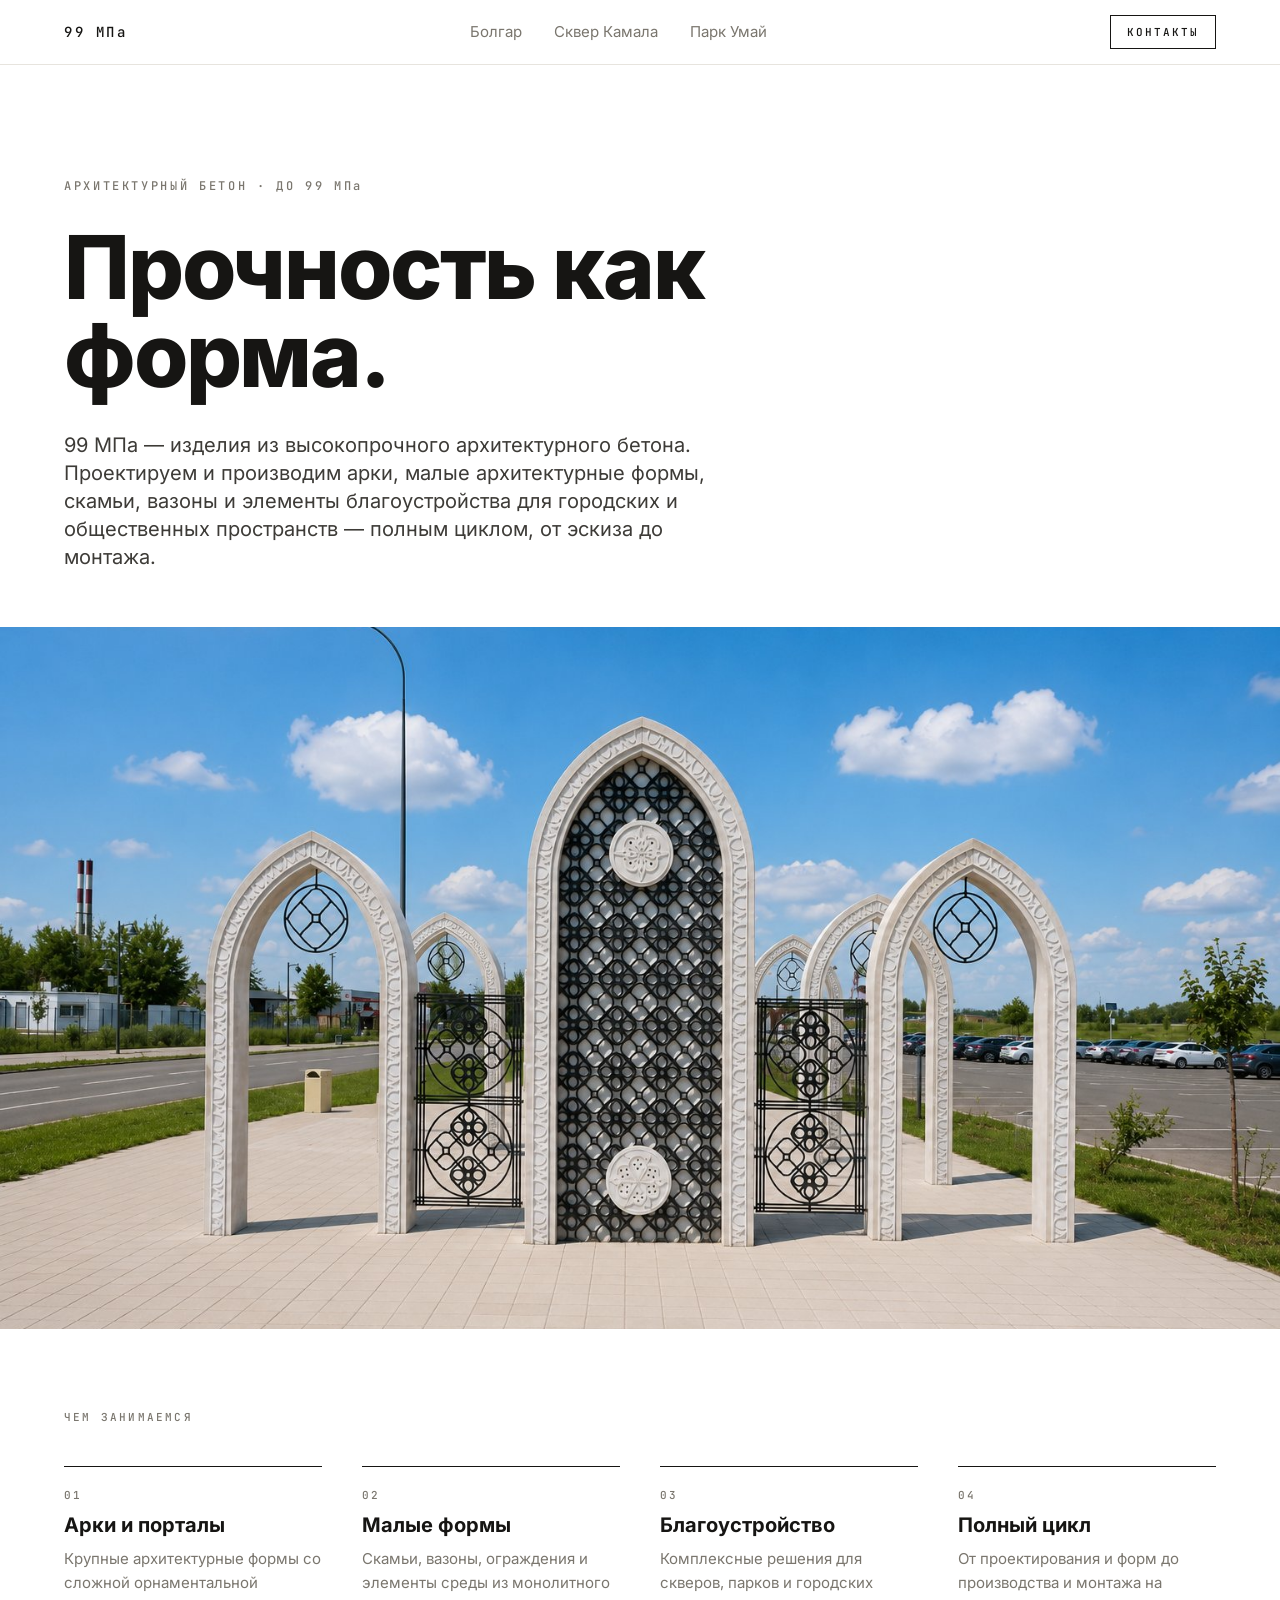
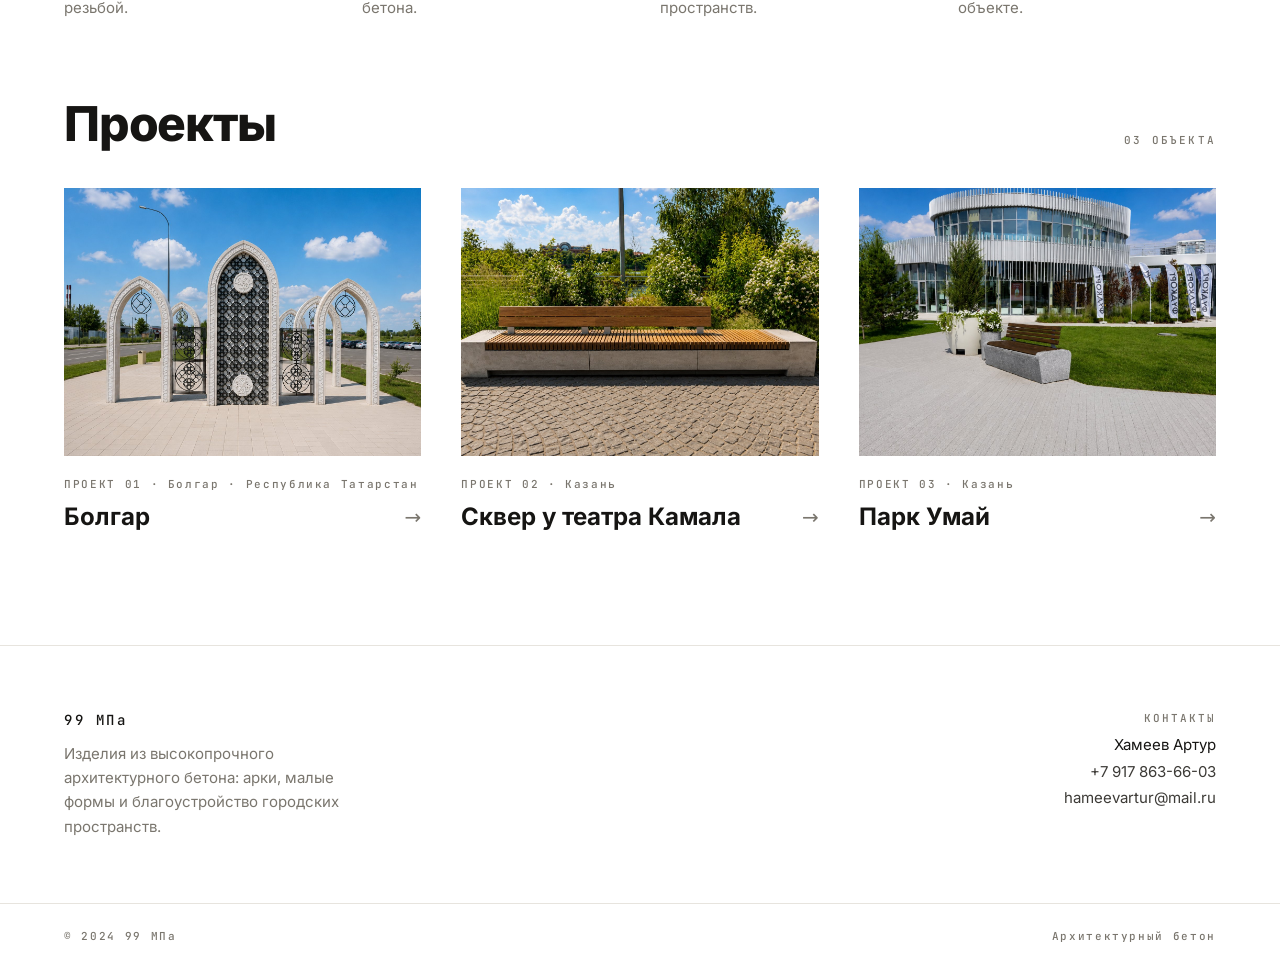
==== commit 1b2a8f32: "Set Парк Умай location to Казань Co-Authored-By: Claude Opus 4.8 <noreply@anthropic.com> Claude-Sess" ====
--- a/index.html
+++ b/index.html
@@ -48,7 +48,7 @@
 </a>
 <a href="umai-park.html" class="group block">
 <figure class="aspect-[4/3] overflow-hidden bg-paper mb-5"><img loading="lazy" class="w-full h-full object-cover transition-transform duration-700 group-hover:scale-[1.04]" src="assets/img/umai/umai-hero.jpg" alt="Парк Умай"></figure>
-<div class="font-mono text-[11px] tracking-[0.15em] text-muted mb-2">ПРОЕКТ 03 · Общественное пространство</div>
+<div class="font-mono text-[11px] tracking-[0.15em] text-muted mb-2">ПРОЕКТ 03 · Казань</div>
 <div class="flex items-center justify-between"><h3 class="text-2xl font-bold group-hover:opacity-60 transition-opacity">Парк Умай</h3><span class="text-xl text-muted group-hover:text-ink transition-colors">→</span></div>
 </a>
 </div>
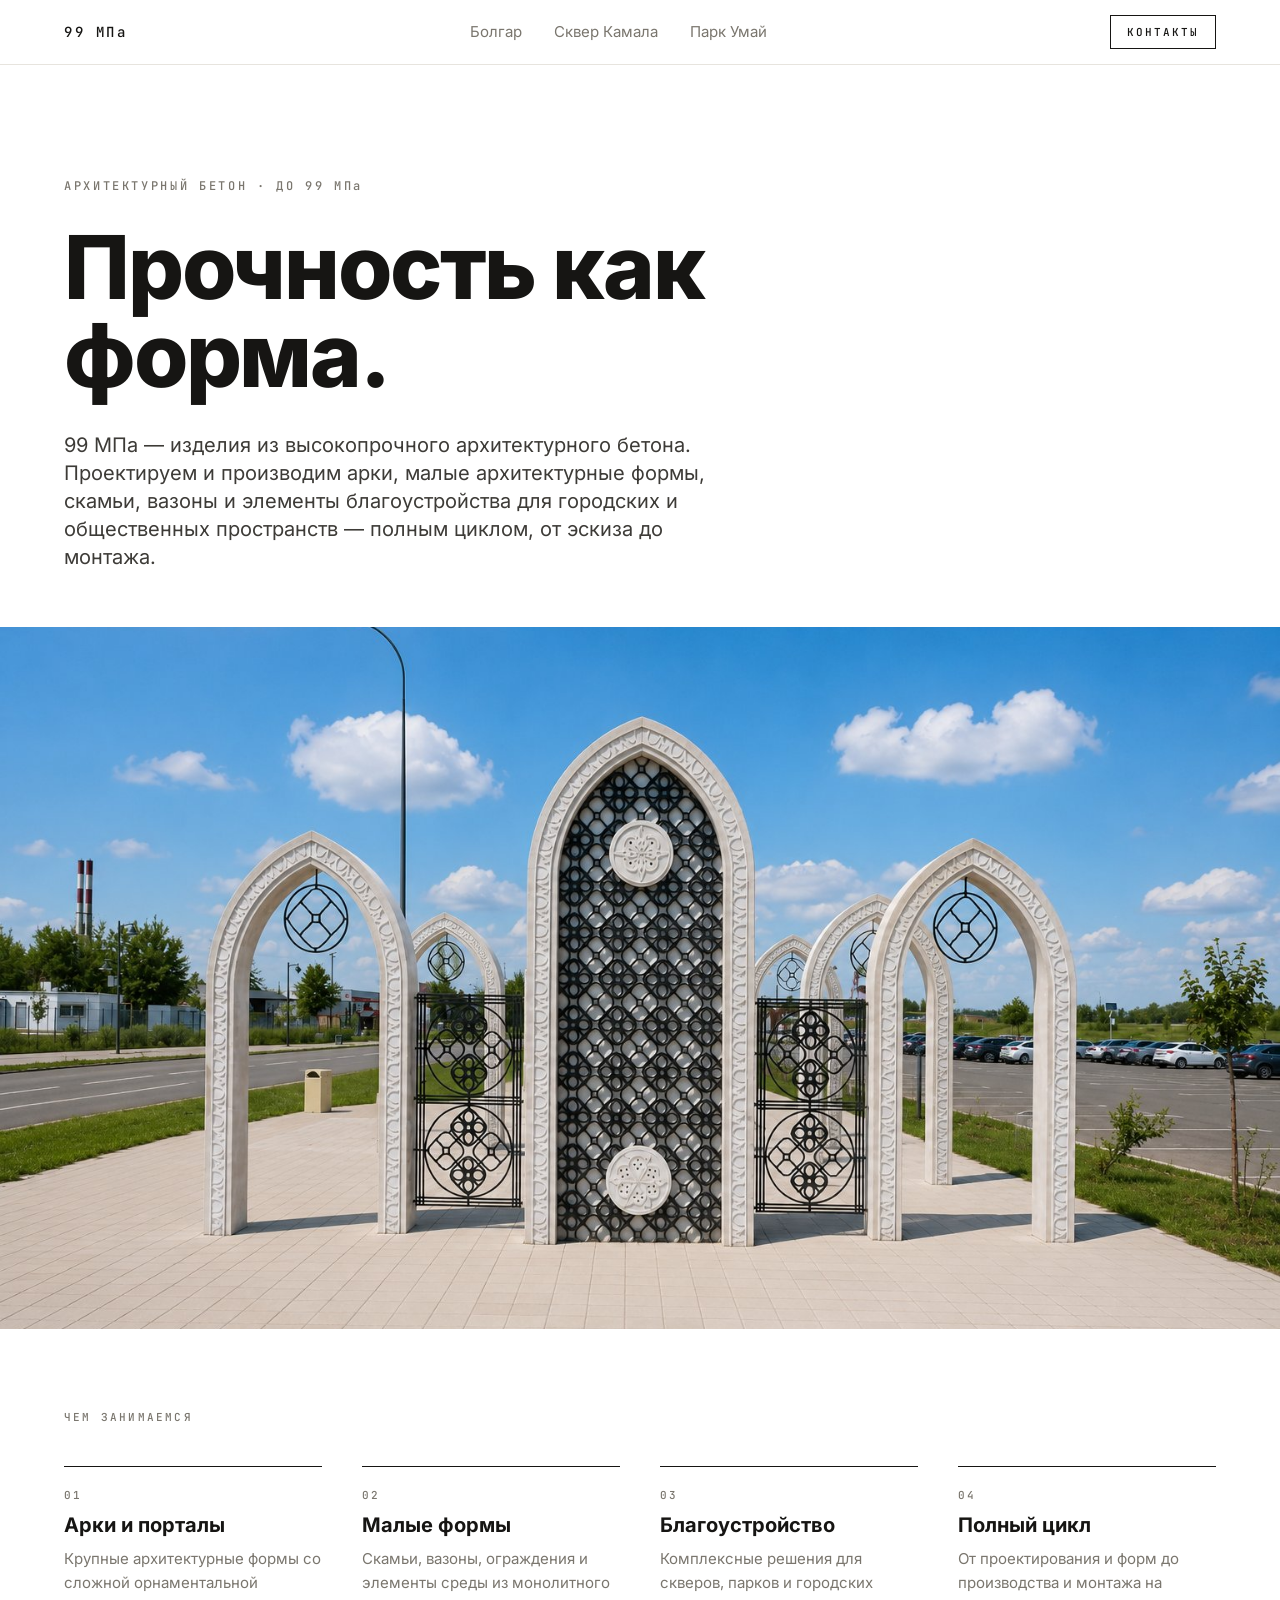
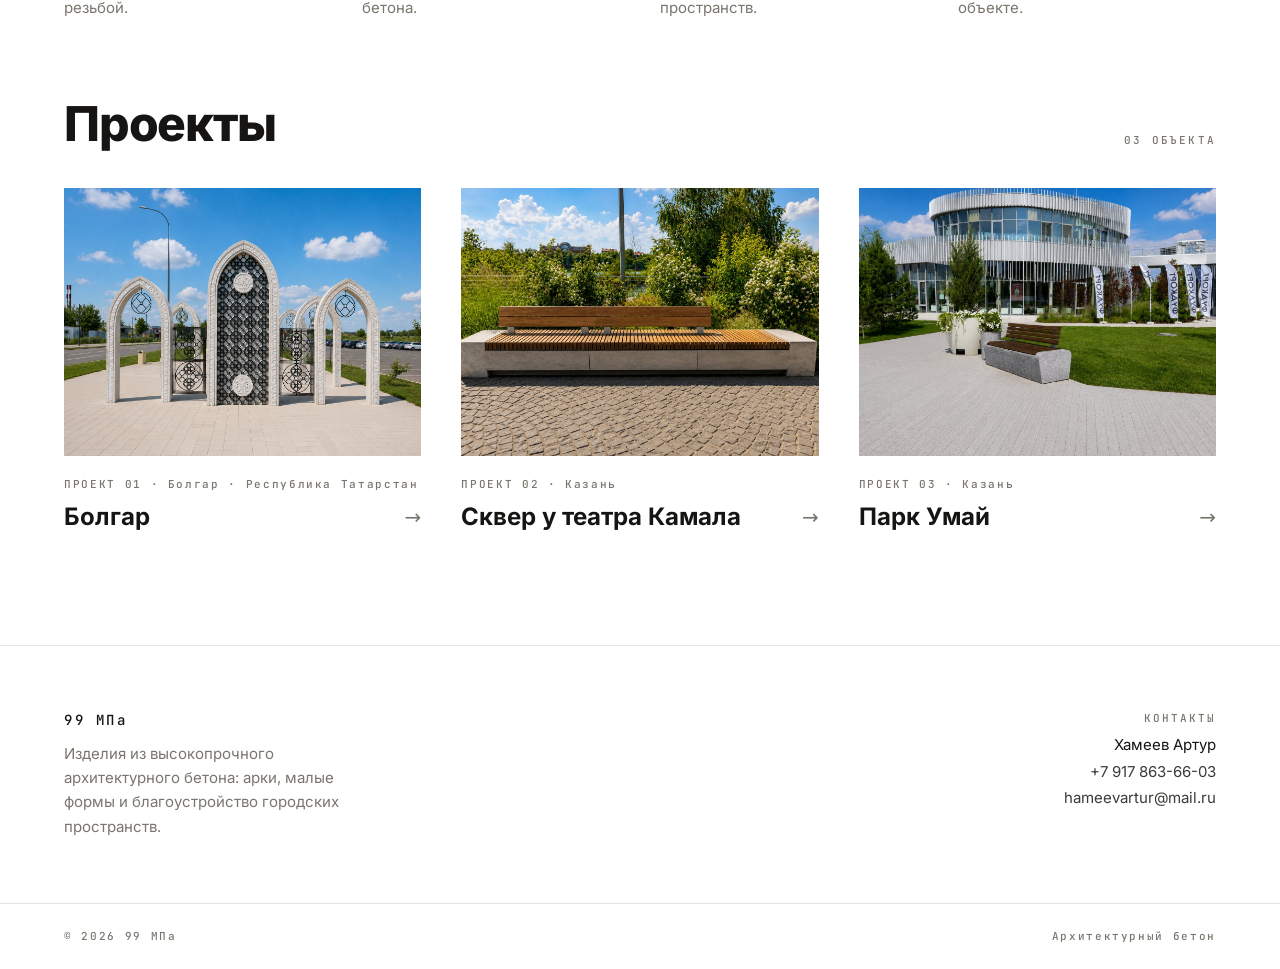
==== commit 277dda5a: "Update footer year to 2026 Co-Authored-By: Claude Opus 4.8 <noreply@anthropic.com> Claude-Session: h" ====
--- a/index.html
+++ b/index.html
@@ -67,6 +67,6 @@
 <div><a class="text-ink-soft hover:text-ink transition-colors" href="mailto:hameevartur@mail.ru">hameevartur@mail.ru</a></div>
 </div>
 </div>
-<div class="border-t border-line"><div class="max-w-container mx-auto px-6 py-6 font-mono text-[11px] tracking-[0.15em] text-muted flex flex-col sm:flex-row gap-2 sm:justify-between"><span>© 2024 99 МПа</span><span>Архитектурный бетон</span></div></div>
+<div class="border-t border-line"><div class="max-w-container mx-auto px-6 py-6 font-mono text-[11px] tracking-[0.15em] text-muted flex flex-col sm:flex-row gap-2 sm:justify-between"><span>© 2026 99 МПа</span><span>Архитектурный бетон</span></div></div>
 </footer>
 </body></html>
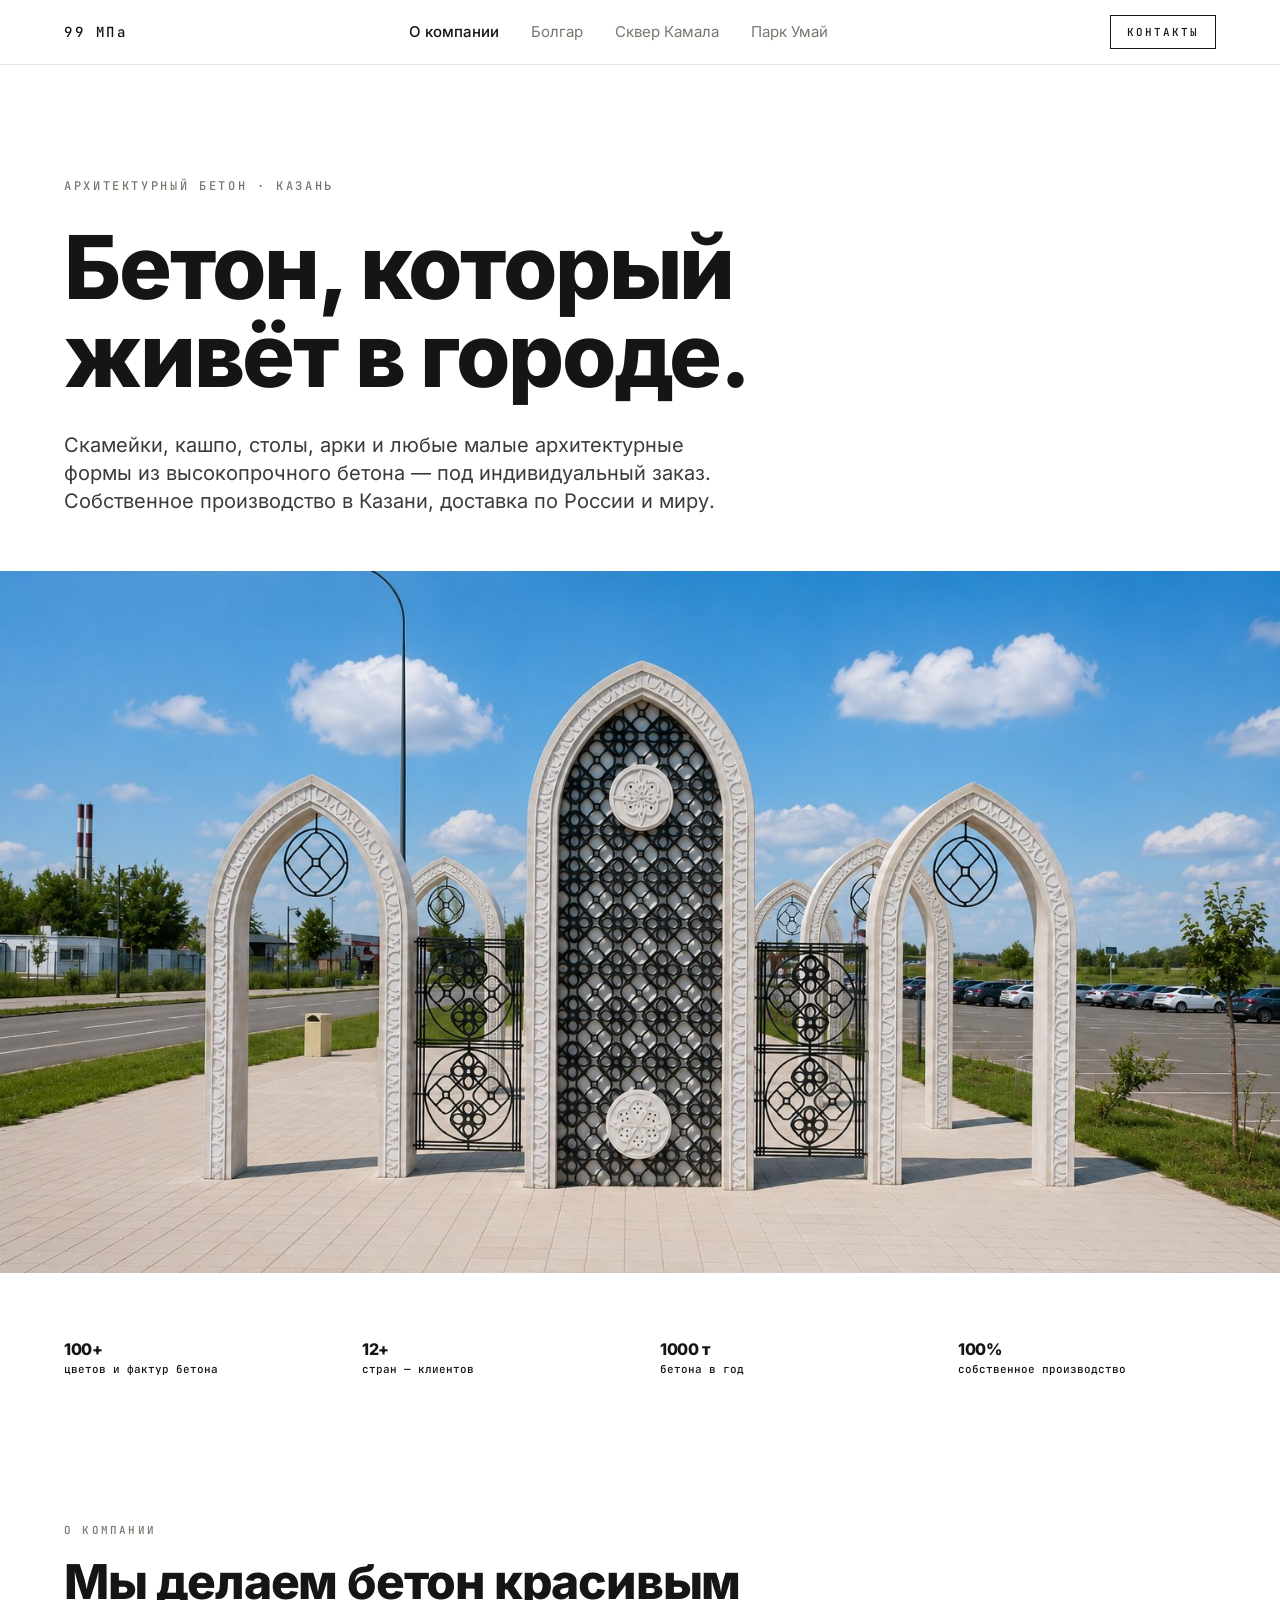
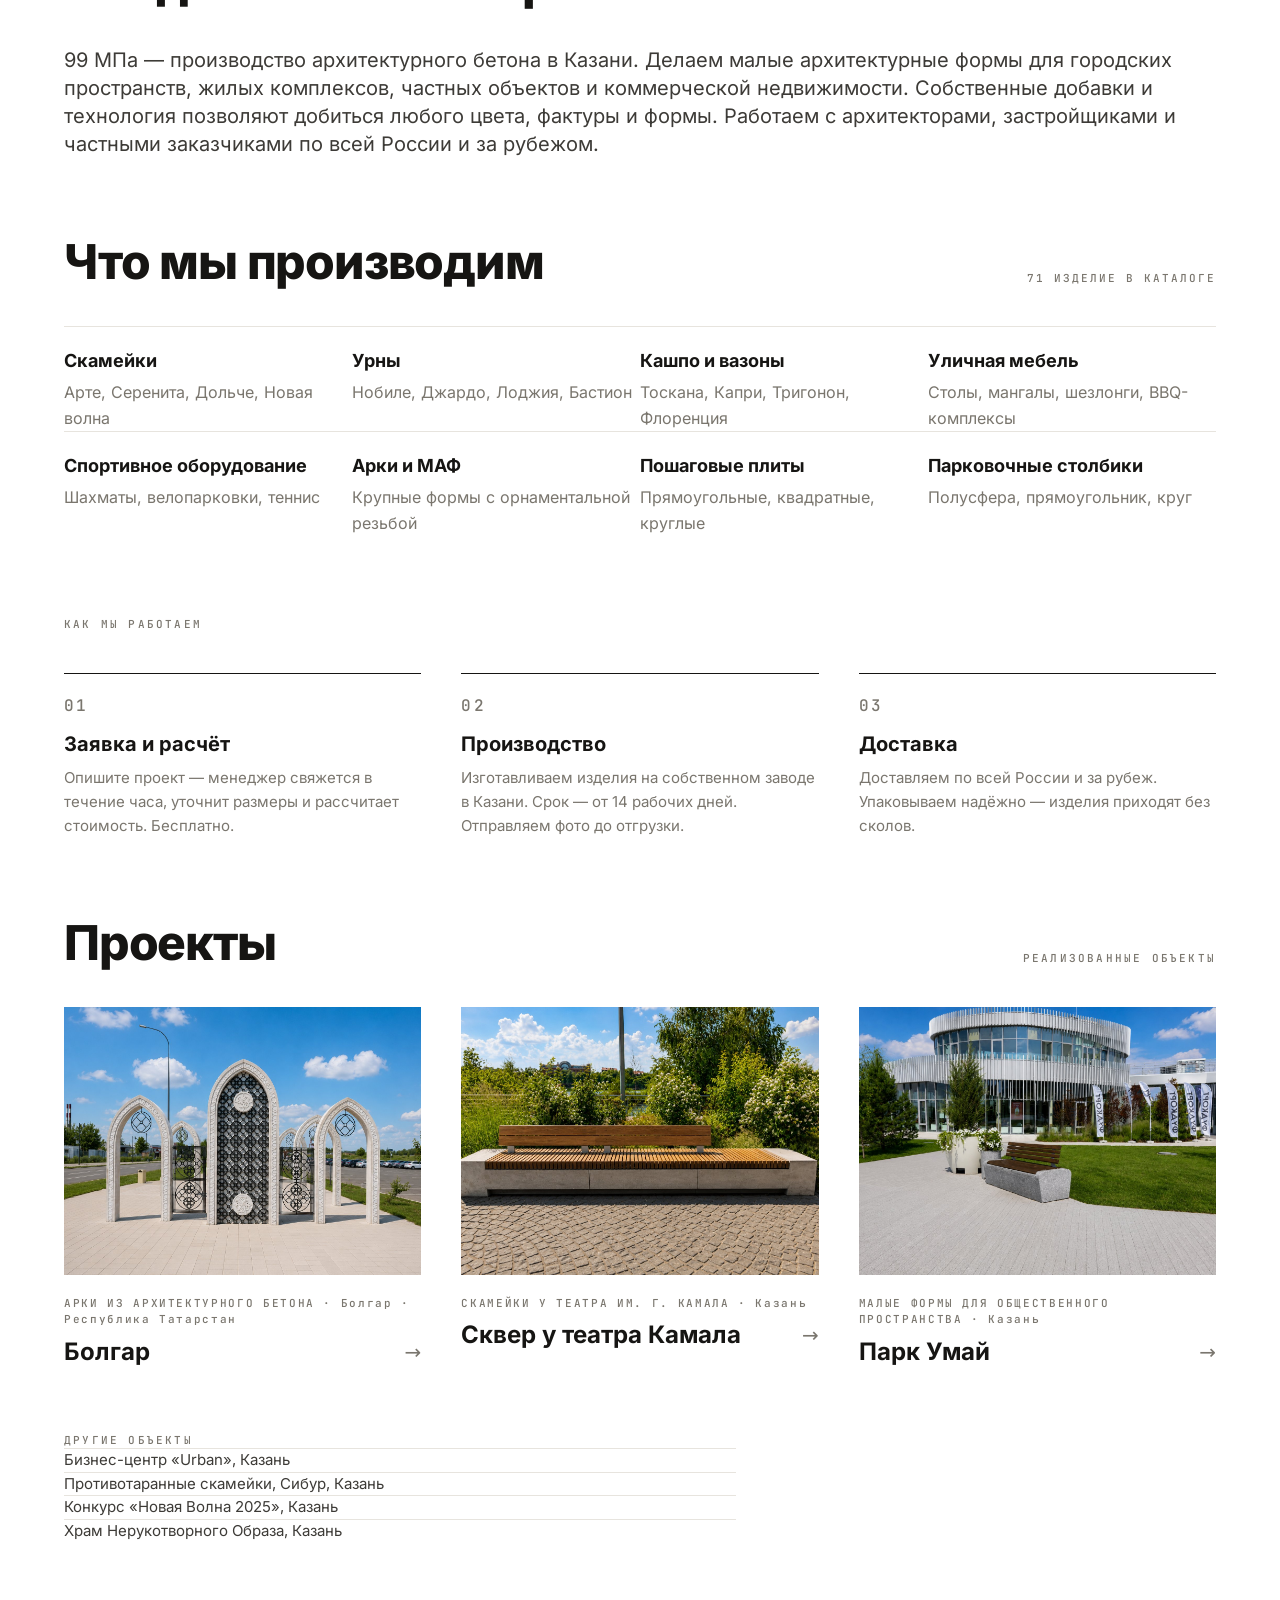
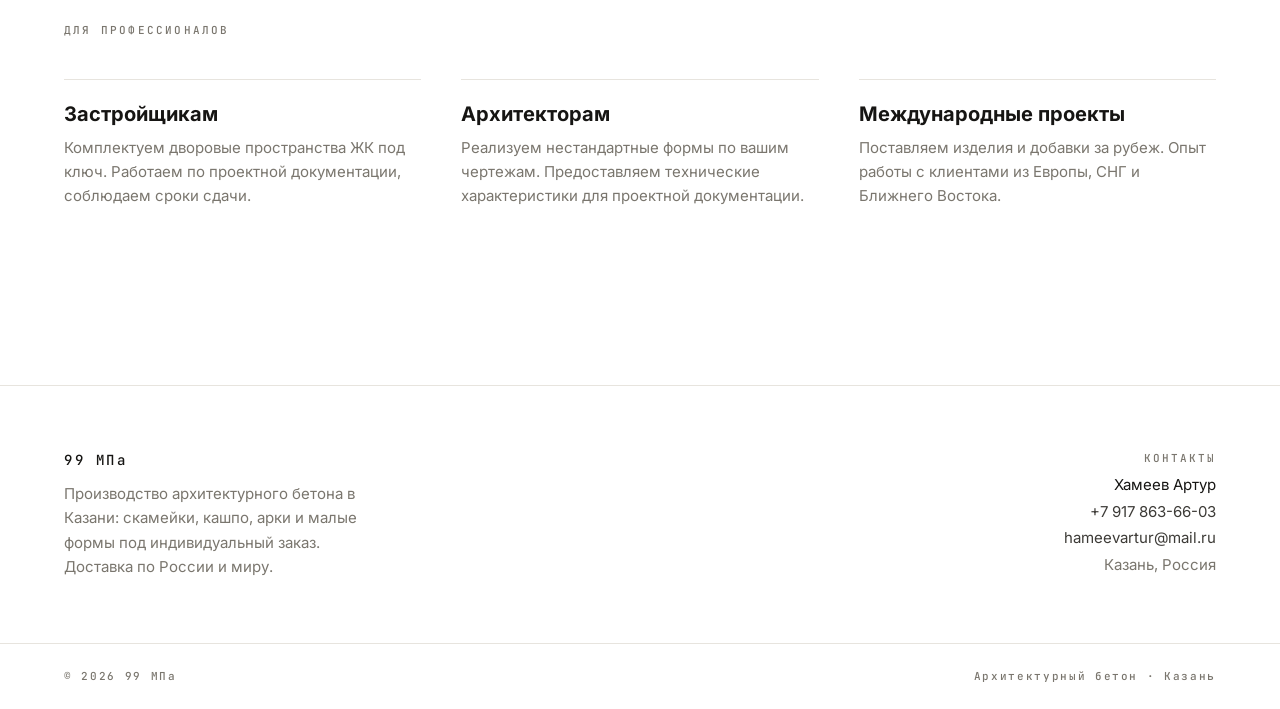
==== commit 3d1834a5: "Enrich content from 99mpa.com - Rework homepage with the studio's real positioning: hero "Бетон, кот" ====
--- a/index.html
+++ b/index.html
@@ -1,7 +1,7 @@
 <!DOCTYPE html><html lang="ru"><head>
 <meta charset="utf-8">
 <meta name="viewport" content="width=device-width, initial-scale=1">
-<title>99 МПа — архитектурный бетон</title>
+<title>99 МПа — архитектурный бетон в Казани</title>
 <link rel="stylesheet" href="assets/css/fonts.css">
 <link rel="stylesheet" href="assets/css/styles.css">
 </head>
@@ -10,6 +10,7 @@
 <nav class="max-w-container mx-auto px-6 h-16 flex items-center justify-between">
 <a href="index.html" class="font-mono text-sm tracking-[0.18em] text-ink">99&nbsp;МПа</a>
 <div class="hidden md:flex items-center gap-8 text-[15px]">
+<a class="text-ink font-medium" href="index.html">О&nbsp;компании</a>
 <a class="text-muted hover:text-ink transition-colors" href="bolgar.html">Болгар</a>
 <a class="text-muted hover:text-ink transition-colors" href="kamal-square.html">Сквер&nbsp;Камала</a>
 <a class="text-muted hover:text-ink transition-colors" href="umai-park.html">Парк&nbsp;Умай</a>
@@ -19,38 +20,71 @@
 </header>
 <main>
 <section class="max-w-container mx-auto px-6 pt-20 md:pt-28 pb-14">
-<p class="font-mono text-[12px] tracking-[0.22em] text-muted mb-7">АРХИТЕКТУРНЫЙ БЕТОН · ДО&nbsp;99&nbsp;МПа</p>
-<h1 class="text-[46px] md:text-[88px] font-extrabold tracking-tight leading-[1.0] max-w-4xl">Прочность как форма.</h1>
-<p class="mt-8 max-w-2xl text-lg md:text-xl text-ink-soft leading-relaxed">99&nbsp;МПа — изделия из высокопрочного архитектурного бетона. Проектируем и производим арки, малые архитектурные формы, скамьи, вазоны и элементы благоустройства для городских и общественных пространств — полным циклом, от эскиза до монтажа.</p>
+<p class="font-mono text-[12px] tracking-[0.22em] text-muted mb-7">АРХИТЕКТУРНЫЙ БЕТОН · КАЗАНЬ</p>
+<h1 class="text-[46px] md:text-[88px] font-extrabold tracking-tight leading-[1.0] max-w-4xl">Бетон, который живёт в городе.</h1>
+<p class="mt-8 max-w-2xl text-lg md:text-xl text-ink-soft leading-relaxed">Скамейки, кашпо, столы, арки и любые малые архитектурные формы из высокопрочного бетона — под индивидуальный заказ. Собственное производство в Казани, доставка по России и миру.</p>
 </section>
 <figure class="w-full bg-paper"><img class="w-full h-[54vh] md:h-[78vh] object-cover" src="assets/img/bolgar/bolgar-hero.jpg" alt="99 МПа — архитектурный бетон"></figure>
-<section class="max-w-container mx-auto px-6 py-20">
-<p class="font-mono text-[11px] tracking-[0.2em] text-muted mb-10">ЧЕМ ЗАНИМАЕМСЯ</p>
-<div class="grid gap-10 sm:grid-cols-2 lg:grid-cols-4">
-<div class="border-t border-ink pt-5"><div class="font-mono text-[11px] tracking-[0.15em] text-muted mb-2">01</div><h3 class="text-xl font-bold mb-2">Арки и порталы</h3><p class="text-muted text-[15px] leading-relaxed">Крупные архитектурные формы со сложной орнаментальной резьбой.</p></div><div class="border-t border-ink pt-5"><div class="font-mono text-[11px] tracking-[0.15em] text-muted mb-2">02</div><h3 class="text-xl font-bold mb-2">Малые формы</h3><p class="text-muted text-[15px] leading-relaxed">Скамьи, вазоны, ограждения и элементы среды из монолитного бетона.</p></div><div class="border-t border-ink pt-5"><div class="font-mono text-[11px] tracking-[0.15em] text-muted mb-2">03</div><h3 class="text-xl font-bold mb-2">Благоустройство</h3><p class="text-muted text-[15px] leading-relaxed">Комплексные решения для скверов, парков и городских пространств.</p></div><div class="border-t border-ink pt-5"><div class="font-mono text-[11px] tracking-[0.15em] text-muted mb-2">04</div><h3 class="text-xl font-bold mb-2">Полный цикл</h3><p class="text-muted text-[15px] leading-relaxed">От проектирования и форм до производства и монтажа на объекте.</p></div>
+<section class="bg-dark text-white">
+<div class="max-w-container mx-auto px-6 py-16 grid grid-cols-2 lg:grid-cols-4 gap-10">
+<div><div class="text-4xl md:text-6xl font-extrabold tracking-tight">100+</div><div class="font-mono text-[11px] tracking-[0.12em] text-white/55 mt-3">цветов и фактур бетона</div></div><div><div class="text-4xl md:text-6xl font-extrabold tracking-tight">12+</div><div class="font-mono text-[11px] tracking-[0.12em] text-white/55 mt-3">стран — клиентов</div></div><div><div class="text-4xl md:text-6xl font-extrabold tracking-tight">1000 т</div><div class="font-mono text-[11px] tracking-[0.12em] text-white/55 mt-3">бетона в год</div></div><div><div class="text-4xl md:text-6xl font-extrabold tracking-tight">100%</div><div class="font-mono text-[11px] tracking-[0.12em] text-white/55 mt-3">собственное производство</div></div>
 </div>
 </section>
-<section class="max-w-container mx-auto px-6 pb-4">
+<section class="max-w-container mx-auto px-6 py-20 grid gap-10 md:grid-cols-[1fr_1.3fr] md:gap-16">
+<div>
+<p class="font-mono text-[11px] tracking-[0.2em] text-muted mb-5">О КОМПАНИИ</p>
+<h2 class="text-3xl md:text-5xl font-extrabold tracking-tight leading-tight">Мы делаем бетон красивым</h2>
+</div>
+<p class="text-lg md:text-xl text-ink-soft leading-relaxed self-end">99 МПа — производство архитектурного бетона в Казани. Делаем малые архитектурные формы для городских пространств, жилых комплексов, частных объектов и коммерческой недвижимости. Собственные добавки и технология позволяют добиться любого цвета, фактуры и формы. Работаем с архитекторами, застройщиками и частными заказчиками по всей России и за рубежом.</p>
+</section>
+<section class="max-w-container mx-auto px-6 py-8">
+<div class="flex items-end justify-between mb-10">
+<h2 class="text-3xl md:text-5xl font-extrabold tracking-tight">Что мы производим</h2>
+<p class="font-mono text-[11px] tracking-[0.18em] text-muted hidden sm:block">71 ИЗДЕЛИЕ В КАТАЛОГЕ</p>
+</div>
+<div class="grid gap-x-10 gap-y-8 sm:grid-cols-2 lg:grid-cols-4">
+<div class="border-t border-line pt-5"><h3 class="text-lg font-bold mb-1">Скамейки</h3><p class="text-muted text-[14px] leading-relaxed">Арте, Серенита, Дольче, Новая волна</p></div><div class="border-t border-line pt-5"><h3 class="text-lg font-bold mb-1">Урны</h3><p class="text-muted text-[14px] leading-relaxed">Нобиле, Джардо, Лоджия, Бастион</p></div><div class="border-t border-line pt-5"><h3 class="text-lg font-bold mb-1">Кашпо и вазоны</h3><p class="text-muted text-[14px] leading-relaxed">Тоскана, Капри, Тригонон, Флоренция</p></div><div class="border-t border-line pt-5"><h3 class="text-lg font-bold mb-1">Уличная мебель</h3><p class="text-muted text-[14px] leading-relaxed">Столы, мангалы, шезлонги, BBQ-комплексы</p></div><div class="border-t border-line pt-5"><h3 class="text-lg font-bold mb-1">Спортивное оборудование</h3><p class="text-muted text-[14px] leading-relaxed">Шахматы, велопарковки, теннис</p></div><div class="border-t border-line pt-5"><h3 class="text-lg font-bold mb-1">Арки и МАФ</h3><p class="text-muted text-[14px] leading-relaxed">Крупные формы с орнаментальной резьбой</p></div><div class="border-t border-line pt-5"><h3 class="text-lg font-bold mb-1">Пошаговые плиты</h3><p class="text-muted text-[14px] leading-relaxed">Прямоугольные, квадратные, круглые</p></div><div class="border-t border-line pt-5"><h3 class="text-lg font-bold mb-1">Парковочные столбики</h3><p class="text-muted text-[14px] leading-relaxed">Полусфера, прямоугольник, круг</p></div>
+</div>
+</section>
+<section class="max-w-container mx-auto px-6 py-20">
+<p class="font-mono text-[11px] tracking-[0.2em] text-muted mb-10">КАК МЫ РАБОТАЕМ</p>
+<div class="grid gap-10 md:grid-cols-3">
+<div class="border-t border-ink pt-5"><div class="font-mono text-[13px] tracking-[0.15em] text-muted mb-3">01</div><h3 class="text-xl font-bold mb-2">Заявка и расчёт</h3><p class="text-muted text-[15px] leading-relaxed">Опишите проект — менеджер свяжется в течение часа, уточнит размеры и рассчитает стоимость. Бесплатно.</p></div><div class="border-t border-ink pt-5"><div class="font-mono text-[13px] tracking-[0.15em] text-muted mb-3">02</div><h3 class="text-xl font-bold mb-2">Производство</h3><p class="text-muted text-[15px] leading-relaxed">Изготавливаем изделия на собственном заводе в Казани. Срок — от 14 рабочих дней. Отправляем фото до отгрузки.</p></div><div class="border-t border-ink pt-5"><div class="font-mono text-[13px] tracking-[0.15em] text-muted mb-3">03</div><h3 class="text-xl font-bold mb-2">Доставка</h3><p class="text-muted text-[15px] leading-relaxed">Доставляем по всей России и за рубеж. Упаковываем надёжно — изделия приходят без сколов.</p></div>
+</div>
+</section>
+<section class="max-w-container mx-auto px-6 py-8">
 <div class="flex items-end justify-between mb-10">
 <h2 class="text-3xl md:text-5xl font-extrabold tracking-tight">Проекты</h2>
-<p class="font-mono text-[11px] tracking-[0.2em] text-muted hidden sm:block">03 ОБЪЕКТА</p>
+<p class="font-mono text-[11px] tracking-[0.2em] text-muted hidden sm:block">РЕАЛИЗОВАННЫЕ ОБЪЕКТЫ</p>
 </div>
 <div class="grid gap-10 md:grid-cols-3">
 <a href="bolgar.html" class="group block">
 <figure class="aspect-[4/3] overflow-hidden bg-paper mb-5"><img loading="lazy" class="w-full h-full object-cover transition-transform duration-700 group-hover:scale-[1.04]" src="assets/img/bolgar/bolgar-hero.jpg" alt="Болгар"></figure>
-<div class="font-mono text-[11px] tracking-[0.15em] text-muted mb-2">ПРОЕКТ 01 · Болгар · Республика Татарстан</div>
+<div class="font-mono text-[11px] tracking-[0.15em] text-muted mb-2">АРКИ ИЗ АРХИТЕКТУРНОГО БЕТОНА · Болгар · Республика Татарстан</div>
 <div class="flex items-center justify-between"><h3 class="text-2xl font-bold group-hover:opacity-60 transition-opacity">Болгар</h3><span class="text-xl text-muted group-hover:text-ink transition-colors">→</span></div>
 </a>
 <a href="kamal-square.html" class="group block">
 <figure class="aspect-[4/3] overflow-hidden bg-paper mb-5"><img loading="lazy" class="w-full h-full object-cover transition-transform duration-700 group-hover:scale-[1.04]" src="assets/img/kamal/kamal-hero.jpg" alt="Сквер у театра Камала"></figure>
-<div class="font-mono text-[11px] tracking-[0.15em] text-muted mb-2">ПРОЕКТ 02 · Казань</div>
+<div class="font-mono text-[11px] tracking-[0.15em] text-muted mb-2">СКАМЕЙКИ У ТЕАТРА ИМ. Г. КАМАЛА · Казань</div>
 <div class="flex items-center justify-between"><h3 class="text-2xl font-bold group-hover:opacity-60 transition-opacity">Сквер у театра Камала</h3><span class="text-xl text-muted group-hover:text-ink transition-colors">→</span></div>
 </a>
 <a href="umai-park.html" class="group block">
 <figure class="aspect-[4/3] overflow-hidden bg-paper mb-5"><img loading="lazy" class="w-full h-full object-cover transition-transform duration-700 group-hover:scale-[1.04]" src="assets/img/umai/umai-hero.jpg" alt="Парк Умай"></figure>
-<div class="font-mono text-[11px] tracking-[0.15em] text-muted mb-2">ПРОЕКТ 03 · Казань</div>
+<div class="font-mono text-[11px] tracking-[0.15em] text-muted mb-2">МАЛЫЕ ФОРМЫ ДЛЯ ОБЩЕСТВЕННОГО ПРОСТРАНСТВА · Казань</div>
 <div class="flex items-center justify-between"><h3 class="text-2xl font-bold group-hover:opacity-60 transition-opacity">Парк Умай</h3><span class="text-xl text-muted group-hover:text-ink transition-colors">→</span></div>
 </a>
+</div>
+<div class="mt-16">
+<p class="font-mono text-[11px] tracking-[0.2em] text-muted mb-4">ДРУГИЕ ОБЪЕКТЫ</p>
+<ul class="max-w-2xl">
+<li class="border-t border-line py-3 text-ink-soft text-[15px]">Бизнес-центр «Urban», Казань</li><li class="border-t border-line py-3 text-ink-soft text-[15px]">Противотаранные скамейки, Сибур, Казань</li><li class="border-t border-line py-3 text-ink-soft text-[15px]">Конкурс «Новая Волна 2025», Казань</li><li class="border-t border-line py-3 text-ink-soft text-[15px]">Храм Нерукотворного Образа, Казань</li>
+</ul>
+</div>
+</section>
+<section class="max-w-container mx-auto px-6 py-20">
+<p class="font-mono text-[11px] tracking-[0.2em] text-muted mb-10">ДЛЯ ПРОФЕССИОНАЛОВ</p>
+<div class="grid gap-10 md:grid-cols-3">
+<div class="border-t border-line pt-5"><h3 class="text-xl font-bold mb-2">Застройщикам</h3><p class="text-muted text-[15px] leading-relaxed">Комплектуем дворовые пространства ЖК под ключ. Работаем по проектной документации, соблюдаем сроки сдачи.</p></div><div class="border-t border-line pt-5"><h3 class="text-xl font-bold mb-2">Архитекторам</h3><p class="text-muted text-[15px] leading-relaxed">Реализуем нестандартные формы по вашим чертежам. Предоставляем технические характеристики для проектной документации.</p></div><div class="border-t border-line pt-5"><h3 class="text-xl font-bold mb-2">Международные проекты</h3><p class="text-muted text-[15px] leading-relaxed">Поставляем изделия и добавки за рубеж. Опыт работы с клиентами из Европы, СНГ и Ближнего Востока.</p></div>
 </div>
 </section>
 </main>
@@ -58,15 +92,16 @@
 <div class="max-w-container mx-auto px-6 py-16 grid gap-10 md:grid-cols-2">
 <div>
 <div class="font-mono text-sm tracking-[0.18em] text-ink mb-3">99&nbsp;МПа</div>
-<p class="text-muted max-w-xs text-[15px] leading-relaxed">Изделия из высокопрочного архитектурного бетона: арки, малые формы и благоустройство городских пространств.</p>
+<p class="text-muted max-w-xs text-[15px] leading-relaxed">Производство архитектурного бетона в Казани: скамейки, кашпо, арки и малые формы под индивидуальный заказ. Доставка по России и миру.</p>
 </div>
 <div class="md:text-right space-y-1 text-[15px]">
 <div class="font-mono text-[11px] tracking-[0.18em] text-muted mb-2">КОНТАКТЫ</div>
 <div class="text-ink">Хамеев Артур</div>
 <div><a class="text-ink-soft hover:text-ink transition-colors" href="tel:+79178636603">+7 917 863-66-03</a></div>
 <div><a class="text-ink-soft hover:text-ink transition-colors" href="mailto:hameevartur@mail.ru">hameevartur@mail.ru</a></div>
+<div class="text-muted">Казань, Россия</div>
 </div>
 </div>
-<div class="border-t border-line"><div class="max-w-container mx-auto px-6 py-6 font-mono text-[11px] tracking-[0.15em] text-muted flex flex-col sm:flex-row gap-2 sm:justify-between"><span>© 2026 99 МПа</span><span>Архитектурный бетон</span></div></div>
+<div class="border-t border-line"><div class="max-w-container mx-auto px-6 py-6 font-mono text-[11px] tracking-[0.15em] text-muted flex flex-col sm:flex-row gap-2 sm:justify-between"><span>© 2026 99 МПа</span><span>Архитектурный бетон · Казань</span></div></div>
 </footer>
 </body></html>
